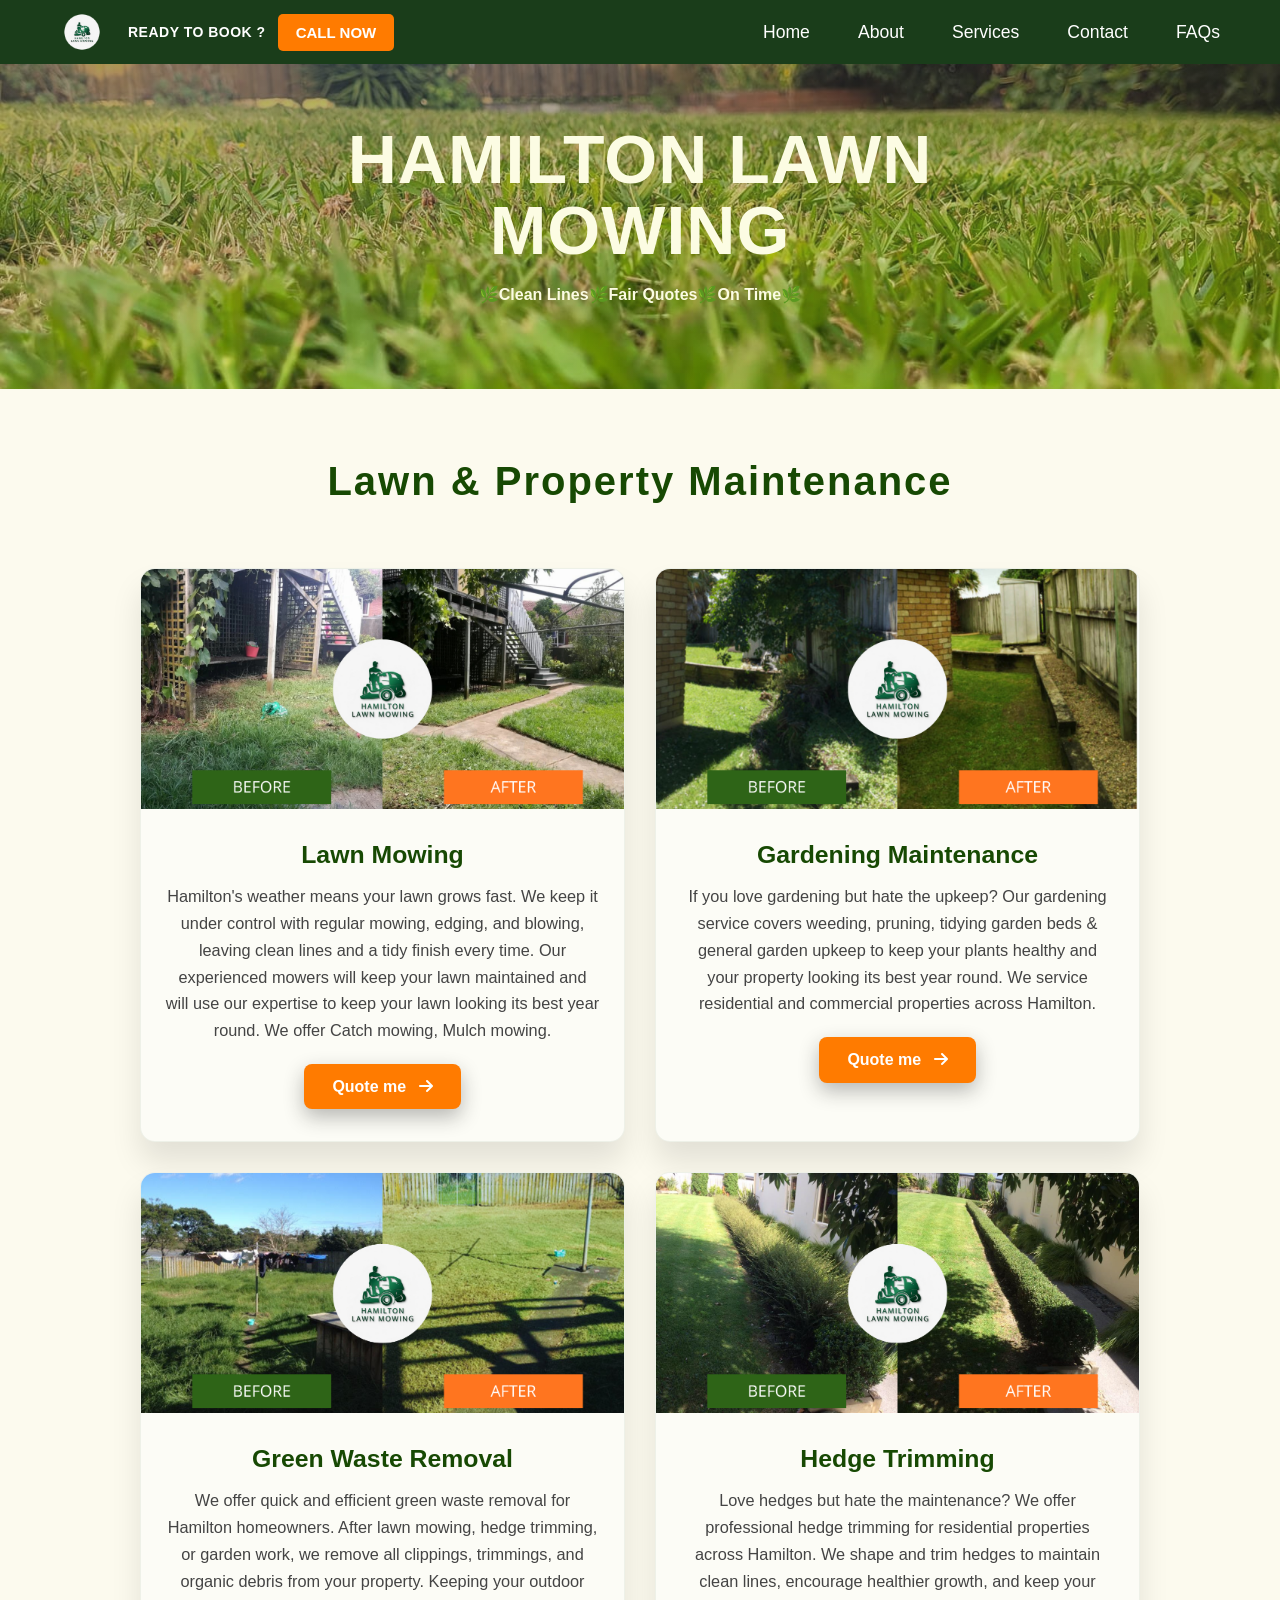
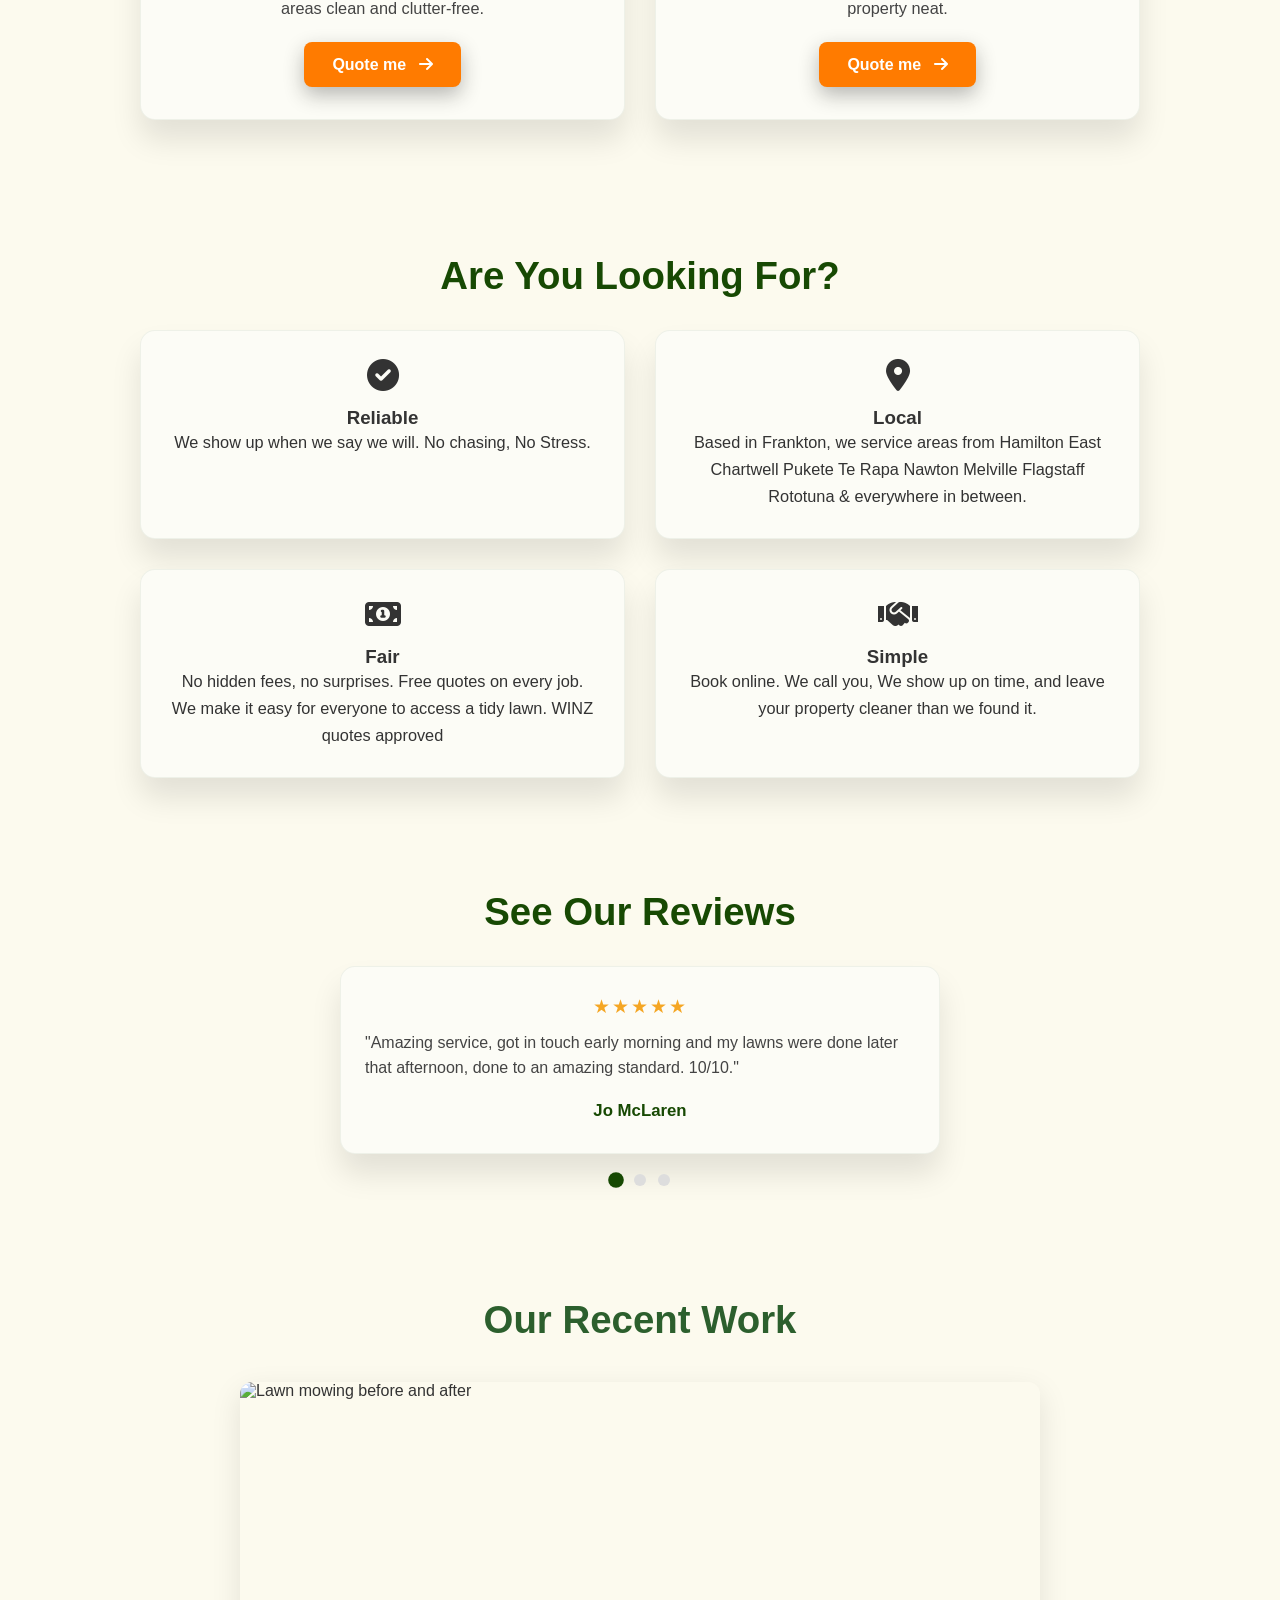
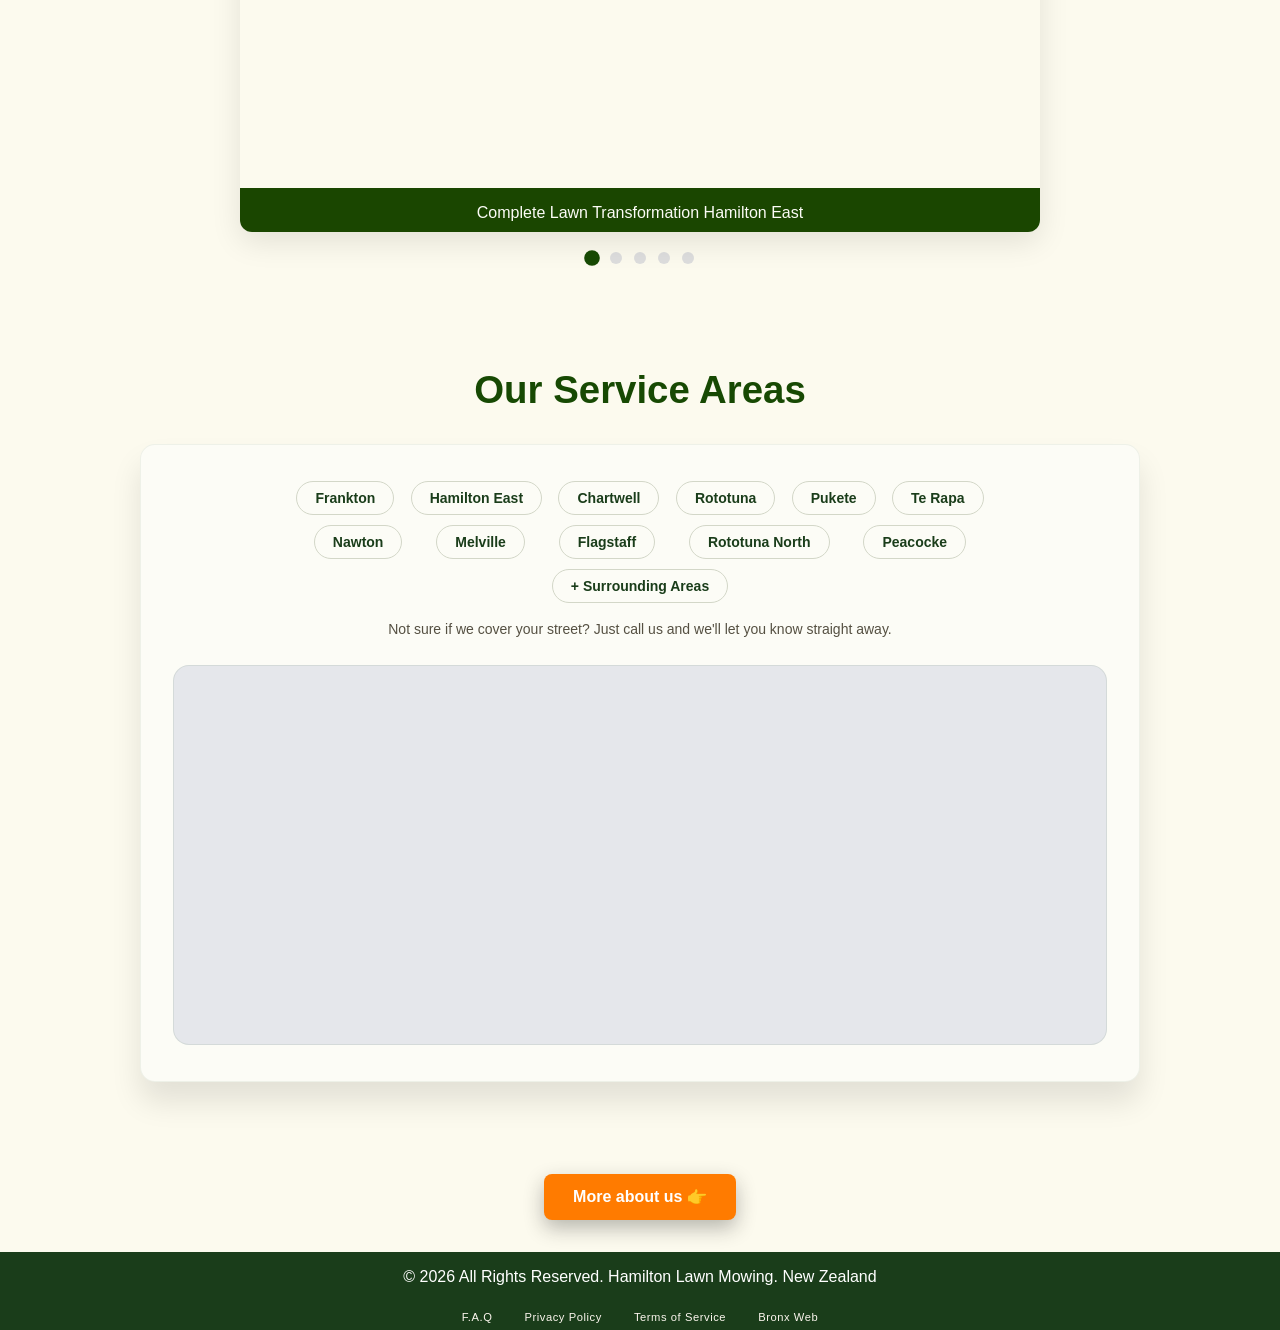
==== index.html @ e295e6e2 "Drop work carousel arrows and move dots below the card Removes the prev/next arrow buttons from the " ====
<!DOCTYPE html>
<html lang="en">

<head>
    <!-- Google tag (gtag.js) -->
    <script async src="https://www.googletagmanager.com/gtag/js?id=G-1YB45ZMDK7"></script>
    <script>
        window.dataLayer = window.dataLayer || [];
        function gtag() { dataLayer.push(arguments); }
        gtag('js', new Date());

        gtag('config', 'G-1YB45ZMDK7');
    </script>
    <!-- ============================================ 
         SCHEMA MARKUP - Hamilton Lawn Mowing
         ============================================ -->
    
    <script type="application/ld+json">
    {
      "@context": "https://schema.org",
      "@type": "LocalBusiness",
      "name": "Hamilton Lawn Mowing",
      "description": "Professional lawn mowing, weed spraying, gardening, hedge trimming and green waste removal services in Hamilton, NZ. WINZ quotes approved.",
      "url": "https://hamiltonlawns.co.nz",
      "telephone": "+642108387863",
      "image": "images/google-profile-search-pic.png",
      "priceRange": "$$",
      "founder": {
        "@type": "Person",
        "name": "Kowhai Galvin"
      },
      "areaServed": {
        "@type": "City",
        "name": "Hamilton",
        "sameAs": "https://en.wikipedia.org/wiki/Hamilton,_New_Zealand"
      },
      "address": {
            "@type": "PostalAddress",
            "addressLocality": "4/94 Norton Road Frankton",
            "addressRegion": "Hamilton",
            "postalCode": "3204",
            "addressCountry": "NZ"
      },
      "openingHoursSpecification": [
        {
          "@type": "OpeningHoursSpecification",
          "dayOfWeek": [
            "Monday",
            "Tuesday",
            "Wednesday",
            "Thursday",
            "Friday"
          ],
          "opens": "09:00",
          "closes": "18:00"
        }
      ],
      "hasOfferCatalog": {
        "@type": "OfferCatalog",
        "name": "Lawn & Garden Services",
        "itemListElement": [
          {
            "@type": "Offer",
            "itemOffered": {
              "@type": "Service",
              "name": "Lawn Mowing",
              "description": "Professional lawn mowing service for residential properties across Hamilton."
            }
          },
          {
            "@type": "Offer",
            "itemOffered": {
              "@type": "Service",
              "name": "Gardening",
              "description": "Comprehensive gardening services to keep your outdoor space looking its best all year round."
            }
          },
          {
            "@type": "Offer",
            "itemOffered": {
              "@type": "Service",
              "name": "Hedge Trimming",
              "description": "Professional hedge trimming maintaining clean lines and encouraging healthier growth."
            }
          },
          {
            "@type": "Offer",
            "itemOffered": {
              "@type": "Service",
              "name": "Green Waste Removal",
              "description": "Quick and efficient green waste removal to keep your outdoor areas clean and clutter-free."
            }
          },
          {
            "@type": "Offer",
            "itemOffered": {
              "@type": "Service",
              "name": "Weed Spraying",
              "description": "Targeted weed spraying keeping lawns, gardens and paths weed-free across Hamilton."
            }
          }
        ]
      },
      "sameAs": [
        "https://www.facebook.com/hamiltonlawnmowing"
      ]
    }
    </script>


    <meta charset="UTF-8">
    <meta name="robots" content="index, follow">
    <meta name="viewport" content="width=device-width, initial-scale=1.0">
    <title>Hamilton Lawn Mowing | Book Online</title>
    <meta name="description" content="Hamilton Lawn Mowing & Property Maintenance Service. Clean Lines, Fair Quotes, On time. Book Online or Call Us Now. WINZ Quotes Approved. ">
    <link rel="stylesheet" href="styles.css">
    <link rel="stylesheet" href="https://cdnjs.cloudflare.com/ajax/libs/font-awesome/6.0.0/css/all.min.css">
    <link rel="apple-touch-icon" sizes="180x180" href="/apple-touch-icon.png">
    <link rel="icon" type="image/png" sizes="32x32" href="/favicon-32x32.png">
    <link rel="icon" type="image/png" sizes="16x16" href="/favicon-16x16.png">
    <link rel="manifest" href="/site.webmanifest">

</head>

<body>
    <!-- ========== HEADER & NAVIGATION ========== -->
    <header>
        <nav class="nav-container">
            <div class="nav-logo">
                <a href="index.html">
                    <img src="images/ham-lawn-white-trans-premium.png" alt="Hamilton Lawn Mowing Logo">
                </a>
            </div>

            <!-- Call to book (in nav) -->
            <div class="nav-call">
                <span class="nav-call-text">READY TO BOOK ?</span>
                <a href="tel:+6478096933" class="call-now-btn">CALL NOW</a>
            </div>

            <!-- Desktop Navigation -->
            <ul class="nav-links">
                <li><a href="index.html">Home</a></li>
                <li><a href="about.html">About</a></li>
                <li><a href="services.html">Services</a></li>
                <li><a href="contact.html">Contact</a></li>
                <li><a href="faqs.html">FAQs</a></li>
            </ul>

            <!-- Mobile Hamburger -->
            <button class="hamburger" aria-label="Toggle menu">
                <span></span>
                <span></span>
                <span></span>
            </button>
        </nav>

        <!-- Mobile Menu Overlay -->
        <div class="mobile-menu">
            <ul class="mobile-nav-links">
                <li><a href="index.html">Home</a></li>
                <li><a href="about.html">About</a></li>
                <li><a href="services.html">Services</a></li>
                <li><a href="contact.html">Contact</a></li>
                <li><a href="faqs.html">F.A.Q</a></li>
            </ul>
        </div>
    </header>

    <!-- ========== HERO BANNER ========== -->
    <section class="hero">
        <div class="hero-overlay">
            <div class="hero-content-box">
                <h1>Hamilton Lawn Mowing</h1>
                <p style="font-size: 16px;">🌿Clean Lines🌿Fair Quotes🌿On Time🌿</p>
                <!-- <a href="about.html" class="cta-button">About Us <i class="fas fa-arrow-right"></i></a> COMMENT THIS OUT TO TEST IF THE BUTTON MAKES A DIFFERENCE -->
            </div>
        </div>
    </section>

    <!-- ========== SERVICES SECTION ========== -->
    <section class="services-section">
        <div class="container">
            <h2 class="services-title">Lawn & Property Maintenance</h2>
            <div class="services-grid">
    
                <div class="service-card">
                    <div class="service-image">
                        <img src="images/b4-after-3.png" alt="Lawn Mowing">
                    </div>
                    <div class="service-content">
                        <h3>Lawn Mowing</h3>
                        <p>Hamilton's weather means your lawn grows fast. We keep it under control with regular mowing, edging, and blowing, leaving clean lines and a tidy finish every time. Our experienced mowers will keep your lawn maintained and will use our expertise to keep your lawn looking its best year round. We offer Catch mowing, Mulch mowing.</p>
                        <a href="contact.html" class="service-btn">Quote me <i class="fas fa-arrow-right"></i></a>
                    </div>
                </div>
    
                <div class="service-card">
                    <div class="service-image">
                        <img src="images/b4-after-5.png" alt="Gardening Maintenance">
                    </div>
                    <div class="service-content">
                        <h3>Gardening Maintenance</h3>
                        <p>If you love gardening but hate the upkeep? Our gardening service covers weeding, pruning, tidying garden beds & general garden upkeep to keep your plants healthy and your property looking its best year round. We service residential and commercial properties across Hamilton.</p>
                        <a href="contact.html" class="service-btn">Quote me <i class="fas fa-arrow-right"></i></a>
                    </div>
                </div>
    
                <div class="service-card">
                    <div class="service-image">
                        <img src="images/b4-after-2.png" alt="Green Waste Removal">
                    </div>
                    <div class="service-content">
                        <h3>Green Waste Removal</h3>
                        <p>We offer quick and efficient green waste removal for Hamilton homeowners. After lawn mowing, hedge trimming, or garden work, we remove all clippings, trimmings, and organic debris from your property. Keeping your outdoor areas clean and clutter-free.</p>
                        <a href="contact.html" class="service-btn">Quote me <i class="fas fa-arrow-right"></i></a>
                    </div>
                </div>
    
                <div class="service-card">
                    <div class="service-image">
                        <img src="images/b4-after-4.png" alt="Hedge Trimming">
                    </div>
                    <div class="service-content">
                        <h3>Hedge Trimming</h3>
                        <p>Love hedges but hate the maintenance? We offer professional hedge trimming for residential properties across Hamilton. We shape and trim hedges to maintain clean lines, encourage healthier growth, and keep your property neat.</p>
                        <a href="contact.html" class="service-btn">Quote me <i class="fas fa-arrow-right"></i></a>
                    </div>
                </div>
    
            </div>
        </div>
    </section>

    <!-- ========== WHY CHOOSE US ========== -->
    <section class="section why-choose-us">
        <div class="container">
            <h2 class="section-title">Are You Looking For?</h2>
            <div class="card-grid">
                <div class="card why-choose-us-card">
                    <div class="card-content">
                        <div class="icon-center">
                            <i class="icon-large fas fa-check-circle"></i>
                        </div>
                        <h3 class="text-center">Reliable</h3>
                        <p class="text-center">We show up when we say we will. No chasing, No Stress.</p>
                    </div>
                </div>

                <div class="card why-choose-us-card">
                    <div class="card-content">
                        <div class="icon-center">
                            <i class="icon-large fas fa-map-marker-alt"></i>
                        </div>
                        <h3 class="text-center">Local</h3>
                        <p class="text-center">Based in Frankton, we service areas from Hamilton East Chartwell Pukete Te Rapa Nawton Melville Flagstaff Rototuna & everywhere in between.</p>
                    </div>
                </div>

                <div class="card why-choose-us-card">
                    <div class="card-content">
                        <div class="icon-center">
                            <i class="icon-large fas fa-money-bill-alt"></i>
                        </div>
                        <h3 class="text-center">Fair</h3>
                        <p class="text-center">No hidden fees, no surprises. Free quotes on every job. We make it easy for everyone to access a tidy lawn. WINZ quotes approved</p>
                    </div>
                </div>

                <div class="card why-choose-us-card">
                    <div class="card-content">
                        <div class="icon-center">
                            <i class="icon-large fas fa-handshake"></i>
                        </div>
                        <h3 class="text-center">Simple</h3>
                        <p class="text-center">Book online. We call you, We show up on time, and leave your property cleaner than we found it.</p>
                    </div>
                </div>
            </div>
        </div>
    </section>

    <!-- Reviews Section -->
    <section id="reviews" class="reviews-section">
        <div class="container">
            <h2 class="section-title">See Our Reviews</h2>
            <div class="reviews-carousel-wrapper">
                <div class="reviews-carousel">
                </div>
                <div class="carousel-dots reviews-dots"></div>
            </div>
        </div>
    </section>

    <!-- ========== OUR RECENT WORK SLIDER ========== -->
    <section class="our-work">
        <div class="container">
            <h2 class="section-title">Our Recent Work</h2>

            <div class="work-carousel-wrapper">
                <div class="work-carousel">
                    <div class="work-slide active">
                        <img src="https://cdn.prod.website-files.com/62a6520d16a4c82ce7aba2af/6327a3673dca23800c348921_Zones-Millwater-New-Zealand-Judd-Stratful-decorative-greenery-tidy-lawn-top-soil-design-lawns-nursery-G-N2.jpeg" alt="Lawn mowing before and after">
                        <div class="work-caption">Complete Lawn Transformation Hamilton East</div>
                    </div>
                    <div class="work-slide">
                        <img src="images/b4-after-4.png" alt="Hedge trimming before and after">
                        <div class="work-caption">Hedge Trimming Chartwell</div>
                    </div>
                    <div class="work-slide">
                        <img src="images/b4-after-3.png" alt="Backyard cleanup before and after">
                        <div class="work-caption">Backyard cleanup Pukete</div>
                    </div>
                <div class="work-slide">
                    <img src="images/b4-after-1.png" alt="Backyard cleanup before and after">
                    <div class="work-caption">Backyard mow & tidy up</div>
                </div>
                <div class="work-slide">
                    <img src="images/b4-after-2.png" alt="Backyard cleanup before and after">
                    <div class="work-caption">Catch mow green waste removal </div>
                </div>
                </div>

            </div>

            <!-- Dots sit under the card, not inside it -->
            <div class="carousel-dots work-dots"></div>
        </div>
    </section>

    <!-- ========== SERVICE AREAS + MAP (one card) ========== -->
    <section class="areas-section">
        <div class="container">
            <h2 class="section-title">Our Service Areas</h2>
            <div class="areas-card">
                <div class="areas-list">
                    <span class="area-tag">Frankton</span>
                    <span class="area-tag">Hamilton East</span>
                    <span class="area-tag">Chartwell</span>
                    <span class="area-tag">Rototuna</span>
                    <span class="area-tag">Pukete</span>
                    <span class="area-tag">Te Rapa</span>
                    <span class="area-tag">Nawton</span>
                    <span class="area-tag">Melville</span>
                    <span class="area-tag">Flagstaff</span>
                    <span class="area-tag">Rototuna North</span>
                    <span class="area-tag">Peacocke</span>
                    <span class="area-tag">+ Surrounding Areas</span>
                </div>
                <p class="areas-note">Not sure if we cover your street? Just call us and we'll let you know straight away.</p>
                <div class="map-wrapper">
                    <iframe src="https://www.google.com/maps/embed?pb=!1m14!1m12!1m3!1d27515.854326660265!2d175.27942612016295!3d-37.76616103858019!2m3!1f0!2f0!3f0!3m2!1i1024!2i768!4f13.1!5e0!3m2!1sen!2snz!4v1765919546761!5m2!1sen!2snz" allowfullscreen="" loading="lazy" referrerpolicy="no-referrer-when-downgrade" title="Hamilton Lawn Mowing service area map"></iframe>
                </div>
            </div>
        </div>
    </section>


    <style>
        .reviews-carousel-wrapper {
            position: relative;
            max-width: 600px;
            margin: 0 auto;
        }
        /* Only the active slide is in flow, so the carousel is exactly as tall
           as the review being shown. Stacking every slide (flex row or grid
           overlay) sizes the box to the TALLEST review and leaves a big dead
           gap under the shorter ones. */
        .reviews-carousel {
            width: 100%;
        }
        .review-slide {
            display: none;
        }
        .review-slide.active {
            display: block;
            animation: fadeIn 0.4s ease;
        }
        .reviews-carousel-wrapper .carousel-dots {
            background: transparent;
            padding: 18px 0 0;
        }
        @keyframes fadeIn {
            0% {
                opacity: 0;
            }

            100% {
                opacity: 1;
            }
        }

        .center-btn {
            display: flex;
            justify-content: center;
            margin: 2rem 1rem;
            animation: fadeIn 0.5s ease-in;
        }
    
        .center-btn+table {
            margin-top: 2rem;
        }
    </style>
    
    <div class="center-btn"><a href="about.html" class="service-btn">More about us 👉</a></div>


    <!-- ========== FOOTER ========== -->
    <footer>
        <div class="container">
            <p>&copy; 2026 All Rights Reserved. Hamilton Lawn Mowing. New Zealand</p>
        </div>
    </footer>

    <div class="legal-menu">
        <div class="container">
            <ul>
                <li><a href="faqs.html">F.A.Q</a></li>
                <li><a href="privacy-policy.html">Privacy Policy</a></li>
                <li><a href="terms-of-services.html">Terms of Service</a></li>
                <li><a href="https://bronxweb.nz" target="_blank" rel="noopener">Bronx Web</a></li>
                
            </ul>
        </div>
    </div>

    <!-- =====================================SCRIPTS================================================-->

    <!-------FLOATING CONTACT BUTTON =!!!!!!! IMPORTANT !!!!! must be between the footer and the scirpts -->



    <!-------FLOATING CONTACT BUTTON =!!!!!!! IMPORTANT !!!!! must be between the footer and the scirpts -->

    <!-- ========== CARD REVEAL ON SCROLL ========== -->
    <script>
        // Reveal cards as they enter the viewport. Without JS (or if
        // IntersectionObserver is missing) the fallback below shows every
        // card immediately, so content is never hidden.
        (function () {
            var cards = document.querySelectorAll('.card, .service-card, .why-card, .faq-item');
            if (!cards.length) return;

            if (!('IntersectionObserver' in window)) {
                cards.forEach(function (c) { c.classList.add('is-visible'); });
                return;
            }

            var observer = new IntersectionObserver(function (entries) {
                entries.forEach(function (entry) {
                    if (entry.isIntersecting) {
                        entry.target.classList.add('is-visible');
                        observer.unobserve(entry.target);
                    }
                });
            }, { threshold: 0.15, rootMargin: '0px 0px -40px 0px' });

            cards.forEach(function (c) { observer.observe(c); });
        })();
    </script>

    <!-- ========== HAMBURGER MENU SCRIPT ========== -->
    <script>
        document.addEventListener("DOMContentLoaded", function () {
            const hamburger = document.querySelector(".hamburger");
            const mobileMenu = document.querySelector(".mobile-menu");
            const body = document.body;

            hamburger.addEventListener("click", function () {
                hamburger.classList.toggle("active");
                mobileMenu.classList.toggle("active");
                body.classList.toggle("menu-open");
            });

            // Close menu when clicking outside
            mobileMenu.addEventListener("click", function (e) {
                if (e.target === mobileMenu) {
                    hamburger.classList.remove("active");
                    mobileMenu.classList.remove("active");
                    body.classList.remove("menu-open");
                }
            });

            // Close menu when clicking a link
            const mobileLinks = document.querySelectorAll(".mobile-nav-links a");
            mobileLinks.forEach(link => {
                link.addEventListener("click", function () {
                    hamburger.classList.remove("active");
                    mobileMenu.classList.remove("active");
                    body.classList.remove("menu-open");
                });
            });
        });
    </script>

    <!-- ========== WORK CAROUSEL SCRIPT ========== -->
    <script>
        document.addEventListener("DOMContentLoaded", function () {
            const wrapper = document.querySelector(".work-carousel-wrapper");
            const carousel = wrapper.querySelector(".work-carousel");
            const slides = wrapper.querySelectorAll(".work-slide");
            const dotsContainer = document.querySelector(".work-dots");

            let currentIndex = 0;

            slides.forEach((_, i) => {
                const dot = document.createElement("span");
                dot.classList.add("dot");
                if (i === 0) dot.classList.add("active");
                dot.addEventListener("click", () => goToSlide(i));
                dotsContainer.appendChild(dot);
            });

            const dots = dotsContainer.querySelectorAll("span");

            function updateCarousel() {
                carousel.style.transform = `translateX(-${currentIndex * 100}%)`;
                slides.forEach((s, i) => s.classList.toggle("active", i === currentIndex));
                dots.forEach((d, i) => d.classList.toggle("active", i === currentIndex));
            }

            function nextSlide() {
                currentIndex = (currentIndex + 1) % slides.length;
                updateCarousel();
            }

            function prevSlide() {
                currentIndex = (currentIndex - 1 + slides.length) % slides.length;
                updateCarousel();
            }

            function goToSlide(index) {
                currentIndex = index;
                updateCarousel();
            }


            let touchStartX = 0;
            wrapper.addEventListener("touchstart", e => touchStartX = e.touches[0].clientX);
            wrapper.addEventListener("touchend", e => {
                const diff = touchStartX - e.changedTouches[0].clientX;
                if (Math.abs(diff) > 50) {
                    if (diff > 0) nextSlide();
                    else prevSlide();
                }
            });
        });
    </script>

    <!-- ========== REVIEWS CAROUSEL SCRIPT ========== -->

    <script>
        document.addEventListener('DOMContentLoaded', () => {
            // ============================================================
            //  LIVE GOOGLE REVIEWS
            //  Fetches fresh reviews from the Apps Script Web App.
            //  Falls back to the hardcoded FALLBACK_REVIEWS below if the
            //  URL is unset, the request fails, or no reviews come back -
            //  so the carousel ALWAYS shows something.
            //
            //  SETUP: paste your deployed Web App URL here (see .env /
            //  SETUP-REVIEWS.md). Leave blank to stay on hardcoded reviews.
            // ============================================================
            const GOOGLE_SCRIPT_WEBAPP_URL = "https://script.google.com/macros/s/AKfycbxUuFtel2ZkRMKVQDvohZ_kM2vZf3ao8GSxX5vNUlrnVXrCsiYeWzZdG_wNZiYoYzcm/exec";

            const FALLBACK_REVIEWS = [
                {
                    name: "Jo McLaren",
                    rating: 5,
                    text: "Amazing service, got in touch early morning and my lawns were done later that afternoon, done to an amazing standard. 10/10.",
                    date: "6th November"
                },
                {
                    name: "Shoshanna James",
                    rating: 5,
                    text: "Fast & efficient. Does a lovely tidy job of our lawns. Great communication & listens to customer's requests",
                    date: "28th April"
                },
                {
                    name: "Justin Compton",
                    rating: 5,
                    text: "Cheers to the team at Hamilton Lawn Mowing, for getting one of my rentals ready for new tenants. Quick booking, easy as, no fuss",
                    date: "13 weeks ago"
                }
            ];

            function renderStars(rating) {
                // Clamp to a whole 0-5 so a bad/missing rating from the API
                // can never throw on .repeat() or over-render the row.
                const n = Math.max(0, Math.min(5, Math.round(Number(rating) || 0)));
                return '★'.repeat(n) + '☆'.repeat(5 - n);
            }

            const carousel = document.querySelector('.reviews-carousel');
            const dotsContainer = document.querySelector('.reviews-dots');
            let currentIndex = 0;

            // Normalise a Google Places review object to our simple shape.
            function normalise(r) {
                // Coerce to string - the API shape is not guaranteed, and the
                // render path expects plain text for every field.
                const str = v => (v == null ? '' : String(v));
                return {
                    name: str(r.author_name || r.name || 'Google review'),
                    rating: r.rating || 5,
                    text: str(r.text),
                    date: str(r.relative_time_description || r.date)
                };
            }

            async function getReviews() {
                if (!GOOGLE_SCRIPT_WEBAPP_URL) return FALLBACK_REVIEWS;
                try {
                    const res = await fetch(GOOGLE_SCRIPT_WEBAPP_URL + '?action=getReviews');
                    if (!res.ok) return FALLBACK_REVIEWS;
                    const data = await res.json();
                    if (!Array.isArray(data) || data.length === 0) return FALLBACK_REVIEWS;
                    return data.map(normalise);
                } catch (err) {
                    console.warn('Live reviews unavailable, using fallback:', err);
                    return FALLBACK_REVIEWS;
                }
            }

            getReviews().then(reviews => buildCarousel(reviews));

            // Long reviews are cut to a preview with a "read more" toggle so
            // every card stays the same height. Split on a word boundary so
            // the preview never ends mid-word. All text is set with
            // textContent - review bodies are public user input.
            const REVIEW_PREVIEW_LEN = 180;

            function buildReviewText(rawText) {
                const text = String(rawText == null ? '' : rawText);
                const p = document.createElement('p');
                p.className = 'review-text';

                if (text.length <= REVIEW_PREVIEW_LEN) {
                    p.textContent = `"${text}"`;
                    return p;
                }

                let cut = text.lastIndexOf(' ', REVIEW_PREVIEW_LEN);
                if (cut < REVIEW_PREVIEW_LEN * 0.6) cut = REVIEW_PREVIEW_LEN;

                const head = document.createElement('span');
                head.textContent = `"${text.slice(0, cut)}`;

                const ellipsis = document.createElement('span');
                ellipsis.className = 'review-ellipsis';
                ellipsis.textContent = '...';

                const rest = document.createElement('span');
                rest.className = 'review-more';
                rest.textContent = `${text.slice(cut)}"`;

                const toggle = document.createElement('button');
                toggle.type = 'button';
                toggle.className = 'review-toggle';
                toggle.textContent = 'Read more';
                toggle.setAttribute('aria-expanded', 'false');
                toggle.addEventListener('click', () => {
                    const open = p.classList.toggle('is-expanded');
                    toggle.textContent = open ? 'Show less' : 'Read more';
                    toggle.setAttribute('aria-expanded', String(open));
                });

                p.append(head, ellipsis, rest, toggle);
                return p;
            }

            function buildCarousel(reviews) {
            reviews.forEach((review, i) => {
                const slide = document.createElement('div');
                slide.className = 'review-slide' + (i === 0 ? ' active' : '');

                // Built with textContent, NOT innerHTML. Review text and author
                // names come from Google and are public user input - anyone can
                // leave a review. Interpolating them into innerHTML would let a
                // review body inject markup/script into this page.
                const el = (tag, className, text) => {
                    const node = document.createElement(tag);
                    node.className = className;
                    node.textContent = text;
                    return node;
                };

                const card = el('div', 'review-card', '');
                card.appendChild(el('div', 'review-stars', renderStars(review.rating)));
                card.appendChild(buildReviewText(review.text));

                const meta = el('div', 'review-meta', '');
                meta.appendChild(el('span', 'review-name', review.name));
                card.appendChild(meta);

                slide.appendChild(card);
                carousel.appendChild(slide);

                const dot = document.createElement('span');
                dot.classList.add('dot');
                if (i === 0) dot.classList.add('active');
                dot.addEventListener('click', () => goToSlide(i));
                dotsContainer.appendChild(dot);
            });

            const slides = carousel.querySelectorAll('.review-slide');
            const dots = dotsContainer.querySelectorAll('span');

            function updateCarousel() {
                // Slides are stacked in one grid cell - the active class handles
                // the crossfade. No translateX: that would shift them off-screen.
                slides.forEach((s, i) => s.classList.toggle('active', i === currentIndex));
                dots.forEach((d, i) => d.classList.toggle('active', i === currentIndex));
            }

            function goToSlide(index) {
                currentIndex = index;
                updateCarousel();
            }

            let touchStartX = 0;
            carousel.addEventListener('touchstart', e => touchStartX = e.touches[0].clientX);
            carousel.addEventListener('touchend', e => {
                const diff = touchStartX - e.changedTouches[0].clientX;
                if (Math.abs(diff) > 50) {
                    currentIndex = diff > 0
                        ? (currentIndex + 1) % slides.length
                        : (currentIndex - 1 + slides.length) % slides.length;
                    updateCarousel();
                }
            });
            } // end buildCarousel
        });
    </script>

    
    </a>
</body>

</html>
---- styles.css ----
/* ========================================
   HAMILTON LAWN MOWING - STYLES
   ======================================== */

/* ========= GLOBAL RESET ========= */
* {
  margin: 0;
  padding: 0;
  box-sizing: border-box;
}

body {
  font-family: 'Lucida Sans', 'Lucida Sans Regular', 'Lucida Grande', 'Lucida Sans Unicode', Geneva, Verdana, sans-serif;
  color: #333;
  background-color: #fcfaee;
}

/* Prevent scroll when mobile menu is open */
body.menu-open {
  overflow: hidden;
}

.container {
  max-width: 1200px;
  margin: 0 auto;
  padding: 0 20px;
}

/* WCAG compliance - Focus styles */
a:focus,
button:focus,
input:focus,
textarea:focus {
  outline: 1.5px solid #ff7b0091;
  outline-offset: 3px;
}

/* ========= CALL TO BOOK (in nav) ========= */
.nav-call {
  display: flex;
  align-items: center;
  gap: 12px;
  margin-right: auto;
  margin-left: 24px;
}

.nav-call-text {
  color: #fff;
  font-size: 14px;
  font-weight: 700;
  letter-spacing: 0.5px;
  white-space: nowrap;
}

.call-now-btn {
  background-color: #ff7b00;
  color: #fff;
  border: none;
  border-radius: 5px;
  padding: 10px 18px;
  font-size: 15px;
  font-weight: 700;
  cursor: pointer;
  text-decoration: none;
  display: inline-block;
  white-space: nowrap;
  transition: background 0.2s ease, transform 0.15s ease;
  /* Buzz to draw the eye - short shake, long rest. Keyframes are
     defined further down (shared with the floating button). */
  animation: buzz 3s ease-in-out infinite;
}

/* Hover has its own transform, so pause the buzz rather than let the
   two fight each other. */
.call-now-btn:hover {
  background-color: #ff9a2b;
  transform: translateY(-1px);
  animation-play-state: paused;
}

@media (prefers-reduced-motion: reduce) {
  .call-now-btn {
    animation: none;
  }
}

/* ========= HEADER / NAVIGATION ========= */
header {
  background: #1a3d1a;
  color: #fff;
  padding: 10px 0;
  position: fixed;
  top: 0;
  width: 100%;
  z-index: 1000;
}

.nav-container {
  max-width: 1200px;
  margin: 0 auto;
  padding: 0 20px;
  display: flex;
  justify-content: space-between;
  align-items: center;
}

/* Logo Styles */
.nav-logo a {
  display: block;
  line-height: 0;
}

.nav-logo img {
  height:44px;
  width: auto;
}

/* Desktop Navigation */
.nav-links {
  display: flex;
  list-style: none;
  gap: 3rem;
}

.nav-links a {
  color: #fff;
  text-decoration: none;
  font-weight: 400;
  font-size: 1.1rem;
  transition: color 0.3s ease;
}

.nav-links a:hover {
  color: #fdf28e;
}

/* Hamburger Menu Button */
.hamburger {
  display: none;
  flex-direction: column;
  gap: 5px;
  background: none;
  border: none;
  cursor: pointer;
  padding: 5px;
  z-index: 1001;
}

.hamburger span {
  display: block;
  width: 26px;
  height: 3px;
  background: #fff;
  transition: all 0.3s ease;
  border-radius: 2px;
}

/* Hamburger Animation */
.hamburger.active span:nth-child(1) {
  transform: rotate(45deg) translate(6px, 6px);
}

.hamburger.active span:nth-child(2) {
  opacity: 0;
}

.hamburger.active span:nth-child(3) {
  transform: rotate(-45deg) translate(6px, -6px);
}

/* Mobile Menu Overlay */
.mobile-menu {
  position: fixed;
  top: 0;
  right: -100%;
  width: 300px;
  height: 100vh;
  background: linear-gradient(135deg, #174903 0%, #0f3202 100%);
  backdrop-filter: blur(10px);
  transition: right 0.35s cubic-bezier(0.34, 1.56, 0.64, 1);
  z-index: 999;
  padding-top: 80px;
  box-shadow: -8px 0 32px rgba(0, 0, 0, 0.3);
  border-left: 1px solid rgba(255, 255, 255, 0.1);
}

.mobile-menu.active {
  right: 0;
}

.mobile-nav-links {
  list-style: none;
  padding: 0;
}

.mobile-nav-links li {
  margin: 0;
  border-bottom: 1px solid rgba(255, 255, 255, 0.08);
}

.mobile-nav-links a {
  color: #fff;
  text-decoration: none;
  font-size: 1.15rem;
  display: block;
  padding: 18px 24px;
  transition: all 0.2s ease;
  border-left: 4px solid transparent;
  font-weight: 500;
  letter-spacing: 0.02em;
}

.mobile-nav-links a:hover {
  background: rgba(255, 123, 0, 0.15);
  border-left-color: #ff7b00;
  padding-left: 28px;
}

/* Mobile Menu Backdrop */
.mobile-menu::before {
  content: '';
  position: fixed;
  top: 0;
  left: 0;
  width: 100%;
  height: 100%;
  background: rgba(0, 0, 0, 0.4);
  z-index: -1;
  opacity: 0;
  transition: opacity 0.35s ease;
  pointer-events: none;
}

.mobile-menu.active::before {
  opacity: 1;
  pointer-events: auto;
}

/* ========= HERO BANNER ========= */
.hero {
  position: relative;
  margin-top: 64px;
  width: 100%;
  background-image: url("images/hompage-hero.jpg");
  background-size: cover;
  background-position: center;
  background-repeat: no-repeat;
  overflow: hidden;
}

.hero-overlay {
  position: relative;
  background: linear-gradient(rgba(61, 61, 60, 0.432), rgba(214, 255, 31, 0.048));
  padding: 60px 20px 50px;
}

.hero-content-box {
  position: relative;
  max-width: 800px;
  width: 100%;
  margin: 0 auto;
  text-align: center;
  padding: 0;
}

.hero-content-box h1 {
  font-size: clamp(38px, 8vw, 68px);
  font-weight: 800;
  line-height: 1.05;
  text-transform: uppercase;
  letter-spacing: 1px;
  margin-bottom: 16px;
  color: #fcfce3;
}

.hero-content-box p {
  font-size: clamp(16px, 3vw, 20px);
  font-weight: 700;
  margin: 0 auto 32px;
  max-width: 560px;
  color: #fcfce3;
  line-height: 1.5;
}

.cta-button {
  background: linear-gradient(135deg, #ff7b00, #ff9a2b);
  color: #fcf6ee;
  padding: 0.8rem 1rem;
  border-radius: 5px;
  text-decoration: none;
  font-size: 1rem;
  display: inline-block;
  transition: transform 0.3s ease, box-shadow 0.3s ease;
}

.cta-button:hover {
  transform: translateY(-2px);
  box-shadow: 0 8px 20px rgba(0, 0, 0, 0.3);
}

.cta-button i {
  margin-left: 8px;
}

/* ========= UTILITY CLASSES ========= */
.text-center {
  text-align: center;
}

.icon-center {
  display: flex;
  justify-content: center;
  align-items: center;
  margin-bottom: 1rem;
}

.icon-large {
  font-size: 2rem;
}

/* ========= GENERIC SECTIONS ========= */
.section {
  padding: 4rem 1.5rem;
  background-color: #fcfaee;
}

.section-title {
  text-align: center;
  font-size: 2.4rem;
  color: #174903;
  margin-bottom: 2rem;
}

/* ========= WHY / ABOUT SECTIONS ========= */
.why-section {
  padding: 60px 0;
  background: #fcfaee;
}

.why-card {
  display: grid;
  grid-template-columns: minmax(0, 0.9fr) minmax(0, 1.1fr);
  gap: 40px;
  align-items: flex-start;
  max-width: 1000px;
  margin: 0 auto;
  padding: 40px 36px;
  background: #fcfcf6;
  border-radius: 20px;
  box-shadow: 0 20px 30px rgba(0, 0, 0, 0.12);
  border: 1px solid rgba(0,0,0,0.03);
}

.why-eyebrow {
  text-transform: uppercase;
  letter-spacing: 0.18em;
  font-size: 1.0rem;
  color: #000000;
  margin-bottom: 8px;
}

.why-heading {
  font-size: 2rem;
  color: #174903;
  margin-bottom: 12px;
}

.why-intro {
  font-size: 1rem;
  line-height: 1.7;
  color: #4b4a44;
}

.why-list {
  list-style: none;
}

.why-list li + li {
  margin-top: 18px;
  padding-top: 16px;
  border-top: 1px solid #ece7dc;
}

.why-list h3 {
  font-size: 1.05rem;
  margin-bottom: 4px;
  color: #174903;
}

.why-list p {
  font-size: 0.97rem;
  line-height: 1.7;
  color: #555042;
}

/* ========= WHY CHOOSE US / CARDS ========= */
.why-choose-us {
  padding-left: 0;
  padding-right: 0;
}

/* 2 x 2, matching .services-grid - auto-fit put 3 across and stranded
   the 4th card alone on the second row. */
.card-grid {
  display: grid;
  grid-template-columns: repeat(2, minmax(0, 1fr));
  gap: 30px;
  max-width: 1000px;
  margin: 0 auto;
}

.card {
  background-color: #fcfcf6;
  border-radius: 15px;
  padding: 1.75rem;
  box-shadow: 0 20px 30px rgba(0, 0, 0, 0.1);
  border: 1px solid rgba(23, 73, 3, 0.06);
  transition: transform 0.3s ease, box-shadow 0.3s ease;
  margin: 0;
}

.card:hover {
  transform: translateY(-12px);
  box-shadow: 0 28px 60px rgba(0, 0, 0, 0.18);
}

.card p {
  font-size: 1.02rem;
  line-height: 1.65;
}

/* ========= SERVICES SECTION ========= */
.services-section {
  padding: 70px 0;
  background: #fcfaee;
}

.services-title {
  text-align: center;
  font-size: 2.5rem;
  color: #174903;
  margin-bottom: 4rem;
  letter-spacing: 0.05em;
}

/* 2 x 2 on wide screens. auto-fit would put 3 across and leave the 4th
   card stranded alone on the second row. */
.services-grid {
  display: grid;
  grid-template-columns: repeat(2, minmax(0, 1fr));
  gap: 30px;
  max-width: 1000px;
  margin: 0 auto;
}

.service-card {
  background: #fcfcf6;
  border-radius: 15px;
  overflow: hidden;
  box-shadow: 0 20px 30px rgba(0, 0, 0, 0.1);
  border: 1px solid rgba(23, 73, 3, 0.06);
  transition: transform 0.3s ease, box-shadow 0.3s ease;
}

.service-card:hover {
  transform: translateY(-12px);
  box-shadow: 0 28px 60px rgba(0, 0, 0, 0.18);
}

.service-image img {
  width: 100%;
  height: 240px;
  object-fit: cover;
}

.service-content {
  padding: 28px 24px 32px;
  text-align: center;
}

.service-content h3 {
  font-size: 1.55rem;
  color: #174903;
  margin-bottom: 14px;
}

.service-content p {
  font-size: 1.02rem;
  color: #444;
  line-height: 1.65;
  margin-bottom: 20px;
}

.service-btn {
  display: inline-block;
  background: #ff7b00;
  color: #fff;
  padding: 0.85rem 1.8rem;
  border-radius: 8px;
  text-decoration: none;
  font-weight: 600;
  font-size: 1rem;
  transition: all 0.25s ease;
  box-shadow: 0 8px 20px rgba(27, 26, 25, 0.3);
}

.service-btn:hover {
  background: #ff9a2b;
  transform: translateY(-2px);
  box-shadow: 0 12px 25px rgba(12, 11, 10, 0.4);
}

.service-btn i {
  margin-left: 8px;
  transition: transform 0.2s ease;
}

.service-btn:hover i {
  transform: translateX(4px);
}

/* ========= MAP SECTION ========= */
.map-section {
  padding: 4rem 1.5rem;
  background: #fcfaee;
}

.map-container {
  max-width: 1000px;
  margin: 0 auto;
  text-align: center;
}

.map-container h2 {
  font-size: 2.5rem;
  margin-bottom: 1.5rem;
  color: #2c5f2d;
}

.map-wrapper {
  position: relative;
  width: 100%;
  height: 380px;
  border-radius: 16px;
  overflow: hidden;
  background: #e5e7eb;
  box-shadow: 0 20px 30px rgba(0, 0, 0, 0.13);
}

.map-wrapper iframe {
  width: 100%;
  height: 100%;
  border: 0;
}

/* ========= BOOKING INFO SECTION ========= */
.booking-info-section {
  padding: 60px 0;
  background: #fcfaee;
}

.booking-info-card {
  max-width: 650px;
  margin: 0 auto;
}

/* ========= BOOKING / CALENDLY SECTION ========= */
.booking-section {
  padding: 60px 0;
  background: #fcfaee;
}

.booking-row {
  display: grid;
  grid-template-columns: minmax(0, 1.2fr) minmax(0, 1fr);
  gap: 40px;
  align-items: flex-start;
  max-width: 1200px;
  margin: 0 auto;
}

.booking-info-card .why-card {
  background: #fcfcf6;
  border-radius: 20px;
  padding: 40px 36px;
  box-shadow: 0 20px 30px rgba(0, 0, 0, 0.12);
  border: 1px solid rgba(0,0,0,0.03);
}

.booking-card {
  background: #fcfcf6;
  border-radius: 20px;
  padding: 20px;
  box-shadow: 0 20px 30px rgba(0, 0, 0, 0.12);
  border: 1px solid rgba(0,0,0,0.03);
  height: fit-content;
}


/* ── FORMSPREE FORM Two-column split row ── */
.form-row-split {
  display: grid;
  grid-template-columns: 1fr 1fr;
  gap: 16px;
}
 
@media (max-width: 600px) {
  .form-row-split {
    grid-template-columns: 1fr;
  }
}
 
/* ── Select dropdown - matches your existing input style ── */
select {
  width: 100%;
  padding: 0.9rem 0.85rem;
  border-radius: 10px;
  border: 1px solid #d3d7c8;
  font-size: 0.98rem;
  background-color: #faf8f1;
  font-family: inherit;
  color: #333;
  cursor: pointer;
  transition: border-color 0.2s ease, box-shadow 0.2s ease, background-color 0.2s ease;
  appearance: none;
  background-image: url("data:image/svg+xml,%3Csvg xmlns='http://www.w3.org/2000/svg' width='12' height='8' viewBox='0 0 12 8'%3E%3Cpath d='M1 1l5 5 5-5' stroke='%23174903' stroke-width='1.8' fill='none' stroke-linecap='round'/%3E%3C/svg%3E");
  background-repeat: no-repeat;
  background-position: right 14px center;
  padding-right: 36px;
}
 
select:focus {
  outline: none;
  border-color: #ff7b00;
  box-shadow: 0 0 0 2px rgba(255, 123, 0, 0.25);
  background-color: #ffffff;
}
 
/* ── Required star ── */
.req-star {
  color: #ff7b00;
  margin-left: 2px;
}
 
/* ── Label note (smaller hint text) ── */
.label-note {
  font-weight: 400;
  font-size: 0.82rem;
  color: #888;
  margin-left: 4px;
}
 
/* ── Checkbox group - pill style ── */
.checkbox-group {
  display: flex;
  flex-wrap: wrap;
  gap: 10px;
  margin-top: 4px;
}
 
.check-item {
  display: flex;
  align-items: center;
  gap: 7px;
  background: #faf8f1;
  border: 1px solid #d3d7c8;
  border-radius: 8px;
  padding: 8px 14px;
  cursor: pointer;
  transition: border-color 0.15s ease, background 0.15s ease;
}
 
.check-item:has(input:checked) {
  border-color: #ff7b00;
  background: #fff9f0;
}
 
.check-item label {
  color: #333;
  font-weight: 500;
  font-size: 0.93rem;
  margin: 0;
  cursor: pointer;
}
 
.check-item input[type="checkbox"] {
  accent-color: #175704;
  width: 16px;
  height: 16px;
  margin: 0;
  cursor: pointer;
}
 
/* ── Radio group - horizontal pill style for booking ── */
.booking-radio-group {
  flex-direction: row;
  flex-wrap: wrap;
  gap: 10px;
}
 
.booking-radio-group .radio-item {
  background: #faf8f1;
  border: 1px solid #d3d7c8;
  border-radius: 8px;
  padding: 8px 14px;
  transition: border-color 0.15s ease, background 0.15s ease;
}
 
.booking-radio-group .radio-item:has(input:checked) {
  border-color: #ff7b00;
  background: #fff9f0;
}
 
/* ── Time slot grid ── */
.time-slots-grid {
  display: grid;
  grid-template-columns: repeat(auto-fill, minmax(100px, 1fr));
  gap: 10px;
  margin-top: 6px;
}
 
.time-slot-btn {
  background: #faf8f1;
  border: 1px solid #d3d7c8;
  border-radius: 8px;
  padding: 10px 8px;
  text-align: center;
  font-size: 0.9rem;
  font-weight: 600;
  color: #174903;
  cursor: pointer;
  font-family: inherit;
  transition: border-color 0.15s ease, background 0.15s ease, color 0.15s ease;
}
 
.time-slot-btn:hover {
  border-color: #174903;
  background: #f0f7ee;
}
 
.time-slot-btn.selected {
  background: linear-gradient(135deg, #ff7b00, #ff9a2b);
  border-color: #ff7b00;
  color: #fff;
  box-shadow: 0 4px 12px rgba(255, 123, 0, 0.3);
}

/* ========= CONTACT / FORM SECTION ========= */
.contact-section {
  padding: 80px 0;
  background: #fcfaee;
  color: #333;
}

.contact-section h1 {
  text-align: center;
  font-size: 2.4rem;
  margin-bottom: 2.5rem;
  color: #174903;
}

.form-container {
  max-width: 650px;
  margin: 0 auto;
  background: #fcfcf6;
  padding: 2.5rem 2.25rem;
  border-radius: 18px;
  box-shadow: 0 18px 45px rgba(0, 0, 0, 0.12);
  border: 1px solid rgba(23, 73, 3, 0.08);
}

.form-group {
  margin-bottom: 1.5rem;
}

label {
  display: block;
  margin-bottom: 0.5rem;
  font-weight: 500;
  font-size: 0.95rem;
  color: #445040;
}

input,
textarea {
  width: 100%;
  padding: 0.9rem 0.85rem;
  border-radius: 10px;
  border: 1px solid #d3d7c8;
  font-size: 0.98rem;
  background-color: #faf8f1;
  transition: border-color 0.2s ease, box-shadow 0.2s ease, background-color 0.2s ease;
}

input:focus,
textarea:focus {
  outline: none;
  border-color: #ff7b00;
  box-shadow: 0 0 0 2px rgba(255, 123, 0, 0.25);
  background-color: #ffffff;
}

textarea {
  height: 120px;
  resize: vertical;
}

/* Radio buttons */
.radio-group {
  display: flex;
  flex-direction: column;
  gap: 0.75rem;
}

.radio-item {
  display: flex;
  align-items: center;
  gap: 0.6rem;
  font-size: 1rem;
  color: #333;
}

.radio-item input[type="radio"] {
  accent-color: #175704;
  width: 18px;
  height: 18px;
}

/* Submit button */
button[type="submit"] {
  background: linear-gradient(135deg, #ff7b00, #ff9a2b);
  color: #fff;
  padding: 1rem 2rem;
  border: none;
  border-radius: 5px;
  font-size: 1.05rem;
  font-weight: 600;
  cursor: pointer;
  width: 100%;
  letter-spacing: 0.03em;
  box-shadow: 0 12px 25px rgba(34, 33, 32, 0.35);
  transition: transform 0.15s ease, box-shadow 0.15s ease, background 0.15s ease;
}

button[type="submit"]:hover {
  transform: translateY(-1px);
  box-shadow: 0 16px 32px rgba(27,27,26,0.4);
}

button[type="submit"]:active {
  transform: translateY(0);
  box-shadow: 0 10px 20px rgba(12,12,12,0.32);
}

.form-disclaimer {
  font-size: 0.8rem;
  text-align: center;
  margin-top: 1rem;
  color: #666;
}

.form-disclaimer a {
  color: #174903;
  text-decoration: none;
}

.form-disclaimer a:hover {
  text-decoration: underline;
}

/* ========= REVIEWS SECTION ========= */
.reviews-section {
  padding: 60px 0;
  background: #fcfaee;
}

.reviews-wrapper {
  display: flex;
  flex-wrap: wrap;
  justify-content: center;
  gap: 24px;
  max-width: 1200px;
  margin: 0 auto;
}

.review-card {
  background: #fcfcf6;
  border-radius: 20px;
  padding: 30px;
  box-shadow: 0 20px 30px rgba(0, 0, 0, 0.12);
  border: 1px solid rgba(0,0,0,0.03);
  max-width: 360px;
  flex: 1 1 300px;
}

.review-header {
  display: flex;
  align-items: center;
  margin-bottom: 20px;
}

.review-avatar {
  width: 40px;
  height: 40px;
  border-radius: 50%;
  margin-right: 16px;
}

.review-info {
  flex: 1;
}

.review-name {
  font-size: 1.4rem;
  margin: 0 0 4px 0;
  color: #333;
}

.review-stars {
  margin: 0;
  color: #F7DC6F;
}

.review-stars i {
  font-size: 0.9rem;
}

.review-content p {
  font-size: 0.95rem;
  line-height: 1.6;
  color: #555;
  margin: 0;
}

/* ========= BOOKING INFO SECTION ========= */
.booking-info-section {
  padding: 60px 0;
  background: #fcfaee;
}

.booking-info-card {
  max-width: 650px;
  margin: 0 auto;
}

/* ========= BOOKING / CALENDLY SECTION ========= */
.booking-section {
  padding: 60px 0;
  background: #fcfaee;
}

.booking-card {
  max-width: 650px;
  margin: 0 auto;
  background: #fcfcf6;
  border-radius: 20px;
  padding: 20px;
  box-shadow: 0 20px 30px rgba(0, 0, 0, 0.12);
  border: 1px solid rgba(0,0,0,0.03);
  overflow: hidden;
}

.calendly-inline-widget {
  height: 935px !important;
  overflow: hidden !important;
  -ms-overflow-style: none;
  scrollbar-width: none;
}

.calendly-inline-widget::-webkit-scrollbar {
  display: none;
}

/* ========= CONTACT / WORK WITH US FORM ========= */
.contact-section {
  padding: 80px 0;
  background: #fcfaee;
  color: #333;
}

.contact-section h1 {
  text-align: center;
  font-size: 2.4rem;
  margin-bottom: 2.5rem;
  color: #174903;
}

.form-container {
  max-width: 650px;
  margin: 0 auto;
  background: #fcfcf6;
  padding: 2.5rem 2.25rem;
  border-radius: 18px;
  box-shadow: 0 18px 45px rgba(0, 0, 0, 0.12);
  border: 1px solid rgba(23, 73, 3, 0.08);
}

.form-group {
  margin-bottom: 1.5rem;
}

label {
  display: block;
  margin-bottom: 0.5rem;
  font-weight: 500;
  font-size: 0.95rem;
  color: #445040;
}

input,
textarea {
  width: 100%;
  padding: 0.9rem 0.85rem;
  border-radius: 10px;
  border: 1px solid #d3d7c8;
  font-size: 0.98rem;
  background-color: #faf8f1;
  transition: border-color 0.2s ease, box-shadow 0.2s ease, background-color 0.2s ease;
}

input:focus,
textarea:focus {
  outline: none;
  border-color: #ff7b00;
  box-shadow: 0 0 0 2px rgba(255, 123, 0, 0.25);
  background-color: #ffffff;
}

textarea {
  height: 120px;
  resize: vertical;
}

/* Radio buttons */
.radio-group {
  display: flex;
  flex-direction: column;
  gap: 0.75rem;
}

.radio-item {
  display: flex;
  align-items: center;
  gap: 0.6rem;
  font-size: 1rem;
  color: #333;
}

.radio-item input[type="radio"] {
  accent-color: #175704;
  width: 18px;
  height: 18px;
}

.radio-item label {
  margin-bottom: 0;
}

/* Submit button */
button[type="submit"] {
  background: linear-gradient(135deg, #ff7b00, #ff9a2b);
  color: #fff;
  padding: 1rem 2rem;
  border: none;
  border-radius: 5px;
  font-size: 1.05rem;
  font-weight: 600;
  cursor: pointer;
  width: 100%;
  letter-spacing: 0.03em;
  box-shadow: 0 12px 25px rgba(34, 33, 32, 0.35);
  transition: transform 0.15s ease, box-shadow 0.15s ease, background 0.15s ease;
}

button[type="submit"]:hover {
  transform: translateY(-1px);
  box-shadow: 0 16px 32px rgba(27,27,26,0.4);
}

button[type="submit"]:active {
  transform: translateY(0);
  box-shadow: 0 10px 20px rgba(12,12,12,0.32);
}

.form-disclaimer {
  font-size: 0.8rem;
  text-align: center;
  margin-top: 1rem;
  color: #666;
}

.form-disclaimer a {
  color: #174903;
  text-decoration: none;
}

.form-disclaimer a:hover {
  text-decoration: underline;
}

/* ========= OUR WORK CAROUSEL ========= */
.our-work {
  padding: 60px 0 40px;
  background: #fcfaee;
}

.our-work h2 {
  text-align: center;
  font-size: 2.4rem;
  color: #2c5f2d;
  margin-bottom: 40px;
}

.work-carousel-wrapper {
  position: relative;
  max-width: 800px;
  margin: 0 auto;
  overflow: hidden;
  border-radius: 12px;
  box-shadow: 0 10px 30px rgba(0,0,0,0.1);
}

.work-carousel {
  display: flex;
  transition: transform 0.5s ease-in-out;
  width: 100%;
}

.work-slide {
  min-width: 100%;
  position: relative;
  opacity: 0;
  transition: opacity 0.6s ease;
}

.work-slide.active {
  opacity: 1;
}

.work-slide img {
  width: 100%;
  height: auto;
  max-height: 70vh;
  object-fit: cover;
  display: block;
}

.work-caption {
  position: absolute;
  bottom: 0;
  left: 0;
  right: 0;
  background-color: rgb(26, 70, 0);
  color: #fcfcf6;
  padding: 16px 10px 10px;
  font-size: 1.0rem;
  font-weight: 520;
  text-align: center;
}

.carousel-dots {
  text-align: center;
  padding: 20px 0;
  background: #fcfaee;
}

/* Work dots sit below the card, so no strip under the photo */
.work-dots {
  background: transparent;
  padding: 18px 0 0;
}

.carousel-dots span {
  display: inline-block;
  width: 12px;
  height: 12px;
  margin: 0 6px;
  background: #ddd;
  border-radius: 50%;
  cursor: pointer;
  transition: all 0.3s;
}

.carousel-dots span.active {
  background: #174903;
  transform: scale(1.3);
}

/* ========= FOOTER ========= */
footer {
  background: #1a3d1a;
  color: #fff;
  text-align: center;
  padding: 1rem 0;
}

.site-credit {
  margin-top: 0.4rem;
  font-size: 0.75rem;
  opacity: 0.6;
}
.site-credit a {
  color: inherit;
  text-decoration: underline;
}

.legal-menu {
  padding: 5px 0;
  background: #1a3d1a;
  margin-bottom: -2rem;
}

.legal-menu ul {
  list-style: none;
  display: flex;
  justify-content: center;
  gap: 2rem;
  margin: 0;
  padding: 0;
}

.legal-menu a {
  color: #fcf6ee;
  text-decoration: none;
  font-size: 0.7rem;
  font-family: 'Lucida Sans', Geneva, Verdana, sans-serif;
  letter-spacing: 0.05em;
  transition: color 0.2s ease;
}

.legal-menu a:hover {
  color: #ffffff;
}



/* ========================================
   MOBILE RESPONSIVE STYLES
   ======================================== */

@media (max-width: 768px) {
  /* Show hamburger, hide desktop nav */
  .hamburger {
    display: flex;
  }

  .nav-links {
    display: none;
  }

  .nav-logo img {
    height: 44px;
  }

  /* Call to book - shrink to fit beside logo + hamburger.
     margin: auto both sides overrides the base rule's margin-right: auto,
     which otherwise shoves the block left and strands the hamburger. */
  .nav-container {
    padding: 0 12px;
    gap: 8px;
  }

  .nav-call {
    gap: 8px;
    margin-left: auto;
    margin-right: auto;
    min-width: 0;
  }

  .nav-call-text {
    font-size: clamp(10px, 2.6vw, 13px);
    letter-spacing: 0;
    white-space: nowrap;
    overflow: hidden;
    text-overflow: ellipsis;
  }

  .call-now-btn {
    padding: 8px 12px;
    font-size: clamp(11px, 2.8vw, 14px);
    flex-shrink: 0;
  }

  .nav-logo {
    flex-shrink: 0;
  }

  .hamburger {
    flex-shrink: 0;
  }

  /* Hero adjustments */
  .hero {
    margin-top: 64px;
  }

  /* Services */
  .services-title {
    font-size: 2.3rem;
  }

  /* Single column - two columns squash the cards on a phone */
  .services-grid,
  .card-grid {
    grid-template-columns: minmax(0, 1fr);
  }

  .service-image img {
    height: 200px;
  }

  /* Reviews - stack on mobile */
  .reviews-wrapper {
    flex-direction: column;
    align-items: center;
  }

  .review-card {
    max-width: 100%;
  }

  /* Why/About cards - stack on mobile */
  .why-card {
    grid-template-columns: 1fr;
    padding: 30px 22px;
    gap: 24px;
  }
  
  .why-heading {
    font-size: 1.7rem;
  }

  /* Booking section - stack on mobile */
  .booking-row {
    grid-template-columns: 1fr;
    gap: 30px;
  }

  .booking-info-card {
    margin-top: 20px;
  }

  .work-caption {
    font-size: 0.8rem;
    padding: 5px 5px 5px;
  }

  /* Legal menu */
  .legal-menu ul {
    gap: 2rem;
    flex-wrap: wrap;
  }

  .legal-menu a {
    font-size: 0.65rem;
  }

  /* Calendly widget */
  .calendly-badge-widget {
    top: 800px;
    opacity: 1;
  }
}

@media (max-width: 480px) {
  .section-title {
    font-size: 2rem;
  }

  .services-title {
    font-size: 2rem;
  }
}

#reviews {
  padding: 3rem 1rem;
  text-align: center;
}

.reviews-grid {
  display: grid;
  justify-content: center;
  /* grid-template-columns: repeat(auto-fit, minmax(250px, 1fr)); */
  gap: 1.5rem;
  margin: 2rem 0;
}

/* Matches .service-card / .card so reviews read as the same card family.
   max-width/flex are reset here: the earlier .review-card rule targets the
   static grid layout, but in the carousel the card is the whole slide. */
.review-card {
  background: #fcfcf6;
  border: 1px solid rgba(23, 73, 3, 0.06);
  border-radius: 15px;
  padding: 28px 24px;
  text-align: left;
  box-shadow: 0 20px 30px rgba(0, 0, 0, 0.1);
  max-width: none;
  width: 100%;
}

.review-stars {
  color: #f5a623;
  font-size: 1.2rem;
  margin-bottom: 0.75rem;
  letter-spacing: 2px;
  text-align: center;
}

.review-text {
  font-size: 1rem;
  color: #444;
  margin-bottom: 1.25rem;
  line-height: 1.6;
}

/* Long Google reviews are truncated to a preview so every card is the same
   height. JS splits the text and fills .review-more; clicking the toggle
   swaps between preview and full text. */
.review-more {
  display: none;
}

.review-text.is-expanded .review-more {
  display: inline;
}

.review-text.is-expanded .review-ellipsis {
  display: none;
}

.review-toggle {
  display: inline;
  margin-left: 4px;
  padding: 0;
  border: none;
  background: none;
  font: inherit;
  font-weight: 700;
  color: #174903;
  cursor: pointer;
  text-decoration: underline;
}

.review-toggle:hover {
  color: #ff7b00;
}

/* Flex container - needs justify-content, text-align won't move the name */
.review-meta {
  display: flex;
  justify-content: center;
  font-size: 0.8rem;
  color: #888;
}

.review-name {
  font-weight: 700;
  font-size: 1.05rem;
  color: #174903;
}

.see-all-reviews {
  display: inline-block;
  margin-top: 1rem;
  color: #4285f4;
  text-decoration: none;
  font-weight: 500;
}

.see-all-reviews:hover {
  text-decoration: underline;
}

/* Consolidated floating button - kept blank, defined below in contact page section */

/* ========= FAQ / ACCORDION SECTION ========= */
.faq-section {
  padding: 70px 0;
  background-color: #fcfaee;
}

.faq-container {
  max-width: 900px;
  margin: 0 auto;
  padding: 0 1.5rem;
}

.faq-title {
  text-align: center;
  font-size: 2.5rem;
  color: #174903;
  margin-bottom: 1rem;
  letter-spacing: 0.05em;
}

.faq-subtitle {
  text-align: center;
  font-size: 1.1rem;
  color: #555042;
  margin-bottom: 3rem;
  line-height: 1.6;
}

.faq-item {
  background: #fcfcf6;
  border-radius: 12px;
  margin-bottom: 1.5rem;
  box-shadow: 0 10px 20px rgba(0, 0, 0, 0.08);
  border: 1px solid rgba(23, 73, 3, 0.06);
  overflow: hidden;
  transition: box-shadow 0.3s ease, transform 0.3s ease;
}

/* transform lives on .faq-item.is-visible:hover in the scroll-animation
   section, so hovering an unrevealed item can't cancel its slide-up. */
.faq-item:hover {
  box-shadow: 0 15px 35px rgba(0, 0, 0, 0.12);
}

.faq-question {
  display: flex;
  align-items: center;
  gap: 1rem;
  padding: 1.5rem;
  cursor: pointer;
  background-color: #fcfcf6;
  border: none;
  width: 100%;
  text-align: left;
  font-size: 1.1rem;
  font-weight: 500;
  color: #174903;
  transition: all 0.3s ease;
  user-select: none;
}

.faq-question:hover {
  background-color: #f5f1e6;
}

.faq-question:focus {
  outline: 2px solid #ff7b00;
  outline-offset: -2px;
}

.faq-toggle-icon {
  display: flex;
  align-items: center;
  justify-content: center;
  min-width: 32px;
  width: 32px;
  height: 32px;
  background-color: #174903;
  color: white;
  border-radius: 50%;
  font-size: 1.3rem;
  transition: transform 0.3s ease, background-color 0.3s ease;
  flex-shrink: 0;
}

.faq-question:hover .faq-toggle-icon {
  background-color: #ff7b00;
}

.faq-item.open .faq-toggle-icon {
  transform: rotate(180deg);
  background-color: #ff7b00;
}

.faq-answer {
  max-height: 0;
  overflow: hidden;
  transition: max-height 0.3s ease, padding 0.3s ease;
  background-color: #faf7f0;
}

.faq-item.open .faq-answer {
  max-height: 600px;
  padding: 1.5rem;
  border-top: 1px solid rgba(23, 73, 3, 0.08);
}

.faq-answer p {
  font-size: 1rem;
  line-height: 1.8;
  color: #555042;
  margin: 0;
}

.faq-category {
  margin-top: 3rem;
  padding-top: 2rem;
  border-top: 2px solid #e5dccf;
}

.faq-category:first-of-type {
  margin-top: 0;
  padding-top: 0;
  border-top: none;
}

.faq-category-title {
  font-size: 1.4rem;
  color: #174903;
  margin-bottom: 1.5rem;
  padding-bottom: 0.75rem;
  border-bottom: 3px solid #ff7b00;
  display: inline-block;
}

/* ========= SCROLL ANIMATION FOR CARDS =========
   Cards reveal as they scroll into view. An earlier version animated on
   page load, so anything below the fold had already finished by the time
   you scrolled to it - the animation was never actually seen. JS adds
   .is-visible via IntersectionObserver (see the card reveal script on
   each page). */
.card,
.service-card,
.why-card {
  opacity: 0;
  transform: translateY(30px);
  transition: opacity 0.6s ease-out, transform 0.6s ease-out;
}

.card.is-visible,
.service-card.is-visible,
.why-card.is-visible {
  opacity: 1;
  transform: translateY(0);
}

/* faq-item keeps its own box-shadow/transform hover transition from the
   FAQ section above, so the reveal is listed alongside it rather than
   replacing the whole transition property. */
.faq-item {
  opacity: 0;
  transform: translateY(30px);
  transition: box-shadow 0.3s ease, transform 0.6s ease-out, opacity 0.6s ease-out;
}

.faq-item.is-visible {
  opacity: 1;
  transform: translateY(0);
}

/* Hover lift only once revealed, so it can't fight the reveal transform */
.faq-item.is-visible:hover {
  transform: translateY(-4px);
}

/* Stagger within each row so cards cascade rather than land together */
.services-grid .service-card:nth-child(1),
.card-grid .card:nth-child(1) { transition-delay: 0s; }
.services-grid .service-card:nth-child(2),
.card-grid .card:nth-child(2) { transition-delay: 0.12s; }
.services-grid .service-card:nth-child(3),
.card-grid .card:nth-child(3) { transition-delay: 0.24s; }
.services-grid .service-card:nth-child(4),
.card-grid .card:nth-child(4) { transition-delay: 0.36s; }

/* Review cards are carousel slides - they must not start invisible */
.review-card {
  opacity: 1;
}

/* Respect reduced-motion: show everything, no movement */
@media (prefers-reduced-motion: reduce) {
  .card,
  .service-card,
  .why-card,
  .faq-item {
    opacity: 1;
    transform: none;
    transition: none;
  }
}

/* ========= TERMS OF SERVICE SECTION ========= */
.terms-section {
  padding: 70px 0;
  background-color: #fcfaee;
}

.terms-content {
  max-width: 900px;
  margin: 0 auto;
}

.terms-item {
  background: #fcfcf6;
  border-radius: 12px;
  margin-bottom: 1.5rem;
  padding: 2rem;
  box-shadow: 0 10px 20px rgba(0, 0, 0, 0.08);
  border: 1px solid rgba(23, 73, 3, 0.06);
  transition: box-shadow 0.3s ease, transform 0.3s ease;
}

.terms-item:hover {
  box-shadow: 0 15px 35px rgba(0, 0, 0, 0.12);
  transform: translateY(-4px);
}

.terms-title {
  font-size: 1.3rem;
  font-weight: 600;
  color: #174903;
  margin-bottom: 1rem;
  letter-spacing: 0.03em;
}

.terms-item p {
  font-size: 1rem;
  line-height: 1.8;
  color: #555042;
  margin: 0;
}

.contact-link {
  color: #174903;
  text-decoration: none;
  font-weight: 500;
  transition: color 0.3s ease;
}

.contact-link:hover {
  color: #ff7b00;
}

/* ========= FILE INPUT STYLING ========= */
input[type="file"] {
  width: 100%;
  padding: 0.9rem 0.85rem;
  border-radius: 10px;
  border: 2px dashed #d3d7c8;
  font-size: 0.98rem;
  background-color: #faf8f1;
  cursor: pointer;
  transition: border-color 0.2s ease, background-color 0.2s ease;
}

input[type="file"]:hover {
  border-color: #ff7b00;
  background-color: #fff9f0;
}

input[type="file"]:focus {
  outline: none;
  border-color: #ff7b00;
  box-shadow: 0 0 0 2px rgba(255, 123, 0, 0.25);
  background-color: #ffffff;
}

/* ========= FORM ERROR MESSAGE ========= */
.form-error-message {
  background-color: #fee;
  border: 1px solid #fcc;
  border-radius: 8px;
  padding: 1rem;
  margin-bottom: 1.5rem;
  color: #c33;
  font-size: 0.95rem;
  animation: slideDown 0.3s ease;
}

@keyframes slideDown {
  from {
    opacity: 0;
    transform: translateY(-10px);
  }
  to {
    opacity: 1;
    transform: translateY(0);
  }
}

/* ========= SUCCESS POPUP CARD ========= */
.success-popup-card {
  position: fixed;
  top: 50%;
  left: 50%;
  transform: translate(-50%, calc(-50% + 30px));
  background: #fff;
  border-radius: 20px;
  box-shadow: 0 20px 60px rgba(0, 0, 0, 0.25);
  padding: 3rem 2.5rem;
  max-width: 500px;
  width: 90%;
  z-index: 10000;
  opacity: 0;
  pointer-events: none;
  transition: opacity 0.4s ease, transform 0.4s cubic-bezier(0.34, 1.56, 0.64, 1);
  border: 1px solid rgba(23, 73, 3, 0.1);
}

.success-popup-card.show {
  opacity: 1;
  pointer-events: auto;
  transform: translate(-50%, -50%);
}

.success-popup-card::before {
  content: '';
  position: fixed;
  top: 0;
  left: 0;
  right: 0;
  bottom: 0;
  background: rgba(0, 0, 0, 0.4);
  z-index: -1;
  opacity: 0;
  transition: opacity 0.4s ease;
  pointer-events: none;
}

.success-popup-card.show::before {
  opacity: 1;
  pointer-events: auto;
}

.success-card-content {
  position: relative;
  text-align: center;
}

.success-card-close {
  position: absolute;
  top: -15px;
  right: -15px;
  background: #174903;
  color: #fff;
  border: none;
  width: 40px;
  height: 40px;
  border-radius: 50%;
  font-size: 28px;
  cursor: pointer;
  display: flex;
  align-items: center;
  justify-content: center;
  transition: all 0.3s ease;
  padding: 0;
  line-height: 1;
}

.success-card-close:hover {
  background: #ff7b00;
  transform: rotate(90deg);
}

.success-card-icon {
  font-size: 60px;
  color: #28a745;
  margin-bottom: 1.5rem;
  animation: scaleIn 0.5s cubic-bezier(0.34, 1.56, 0.64, 1);
}

@keyframes scaleIn {
  from {
    transform: scale(0);
    opacity: 0;
  }
  to {
    transform: scale(1);
    opacity: 1;
  }
}

.success-card-heading {
  font-size: 1.8rem;
  color: #174903;
  margin-bottom: 1rem;
  font-weight: 600;
}

.success-card-text {
  font-size: 1rem;
  color: #555042;
  line-height: 1.8;
  margin: 0;
}

.success-card-text-secondary {
  font-size: 0.9rem;
  color: #666;
  line-height: 1.7;
  margin: 1rem 0 0 0;
}

.success-card-link {
  color: #174903;
  text-decoration: none;
  font-weight: 600;
  transition: color 0.3s ease;
}

.success-card-link:hover {
  color: #ff7b00;
  text-decoration: underline;
}

@media (max-width: 768px) {
  .success-popup-card {
    padding: 2rem 1.5rem;
    max-width: 90%;
  }

  .success-card-icon {
    font-size: 50px;
  }

  .success-card-heading {
    font-size: 1.5rem;
  }

  .success-card-text {
    font-size: 0.95rem;
  }

  .success-card-close {
    width: 36px;
    height: 36px;
    font-size: 24px;
  }
}

/* ========= Floating Call Button (ALL PAGES) ========= */

.floating-button {
  position: fixed;
  bottom: 55px;
  right: 20px;
  width: 55px;
  height: 55px;
  background: linear-gradient(135deg, #ff7b00, #ff9a2b);
  color: #fff;
  border-radius: 50%;
  display: flex;
  align-items: center;
  justify-content: center;
  font-size: 28px;
  text-decoration: none;
  box-shadow: 0 4px 12px rgba(255, 123, 0, 0.4);
  transition: all 0.3s ease;
  z-index: 2000;
  border: none;
  cursor: pointer;
  padding: 0;
}

.floating-button:hover {
  background: #ff9a2b;
  box-shadow: 0 6px 16px rgba(255, 123, 0, 0.6);
}

.floating-button:active {
  transform: scale(0.95);
}

/* Floating button attention buzz - short shake, long rest.
   Same timing as the promo page so the motion feels consistent. */
@keyframes buzz {
  0%, 82%, 100% { transform: translateX(0) rotate(0); }
  84% { transform: translateX(-3px) rotate(-1.2deg); }
  86% { transform: translateX(3px) rotate(1.2deg); }
  88% { transform: translateX(-3px) rotate(-1.2deg); }
  90% { transform: translateX(3px) rotate(1.2deg); }
  92% { transform: translateX(-2px) rotate(-0.8deg); }
  94% { transform: translateX(2px) rotate(0.8deg); }
  96% { transform: translateX(0) rotate(0); }
}

.floating-button {
  animation: buzz 3s ease-in-out infinite;
}

/* Hover and open states already have their own transform, so stop the
   buzz fighting them. */
.floating-button:hover,
.floating-button[aria-expanded="true"] {
  animation-play-state: paused;
}

@media (prefers-reduced-motion: reduce) {
  .floating-button {
    transition: none;
    animation: none;
  }
}

/* Mobile Responsive */
@media (max-width: 480px) {
  .floating-button {
    bottom: 50px;
    right: 15px;
    width: 50px;
    height: 50px;
    font-size: 24px;
  }
}

/* ========= NAV CALL - narrow phones =========
   Below ~400px the text starts ellipsing rather than fitting, so hide it
   and keep the CALL NOW button, which is the part that converts. */
@media (max-width: 400px) {
  .nav-call-text {
    display: none;
  }
}

/* ========= SERVICE AREAS =========
   Ported from promo-offer.html, which uses its own CSS variables. The
   values below are the shared-palette equivalents. */
/* No side padding - .container inside already supplies it, and doubling
   up made this card narrower than the service cards. */
.areas-section {
  background: #fcfaee;
  padding: 60px 0;
  text-align: center;
}

/* Tags, note and map sit in one card, matching .service-card */
.areas-card {
  max-width: 1000px;
  margin: 0 auto;
  padding: 36px 32px;
  background: #fcfcf6;
  border-radius: 15px;
  box-shadow: 0 20px 30px rgba(0, 0, 0, 0.1);
  border: 1px solid rgba(23, 73, 3, 0.06);
}

/* Pills keep their natural width (sized to their own label) and are
   spread evenly across each row. */
.areas-list {
  display: flex;
  flex-wrap: wrap;
  justify-content: space-evenly;
  align-items: center;
  gap: 10px;
  max-width: 700px;
  margin: 0 auto;
}

/* Map sits inside the card, so it drops its own shadow */
.areas-card .map-wrapper {
  margin-top: 28px;
  box-shadow: none;
  border: 1px solid rgba(23, 73, 3, 0.08);
}

.area-tag {
  background: #fcfcf6;
  border: 1px solid #d3d7c8;
  border-radius: 20px;
  padding: 8px 18px;
  font-size: 14px;
  font-weight: 700;
  color: #1a3d1a;
  white-space: nowrap;
}

.areas-note {
  margin-top: 18px;
  font-size: 14px;
  color: #555042;
}

/* Areas card - tighter padding on phones */
@media (max-width: 768px) {
  .areas-card {
    padding: 24px 16px;
  }

  .areas-card .map-wrapper {
    height: 300px;
  }
}

/* Areas pills - slightly tighter on phones */
@media (max-width: 480px) {
  .area-tag {
    font-size: 13px;
    padding: 7px 14px;
  }
}
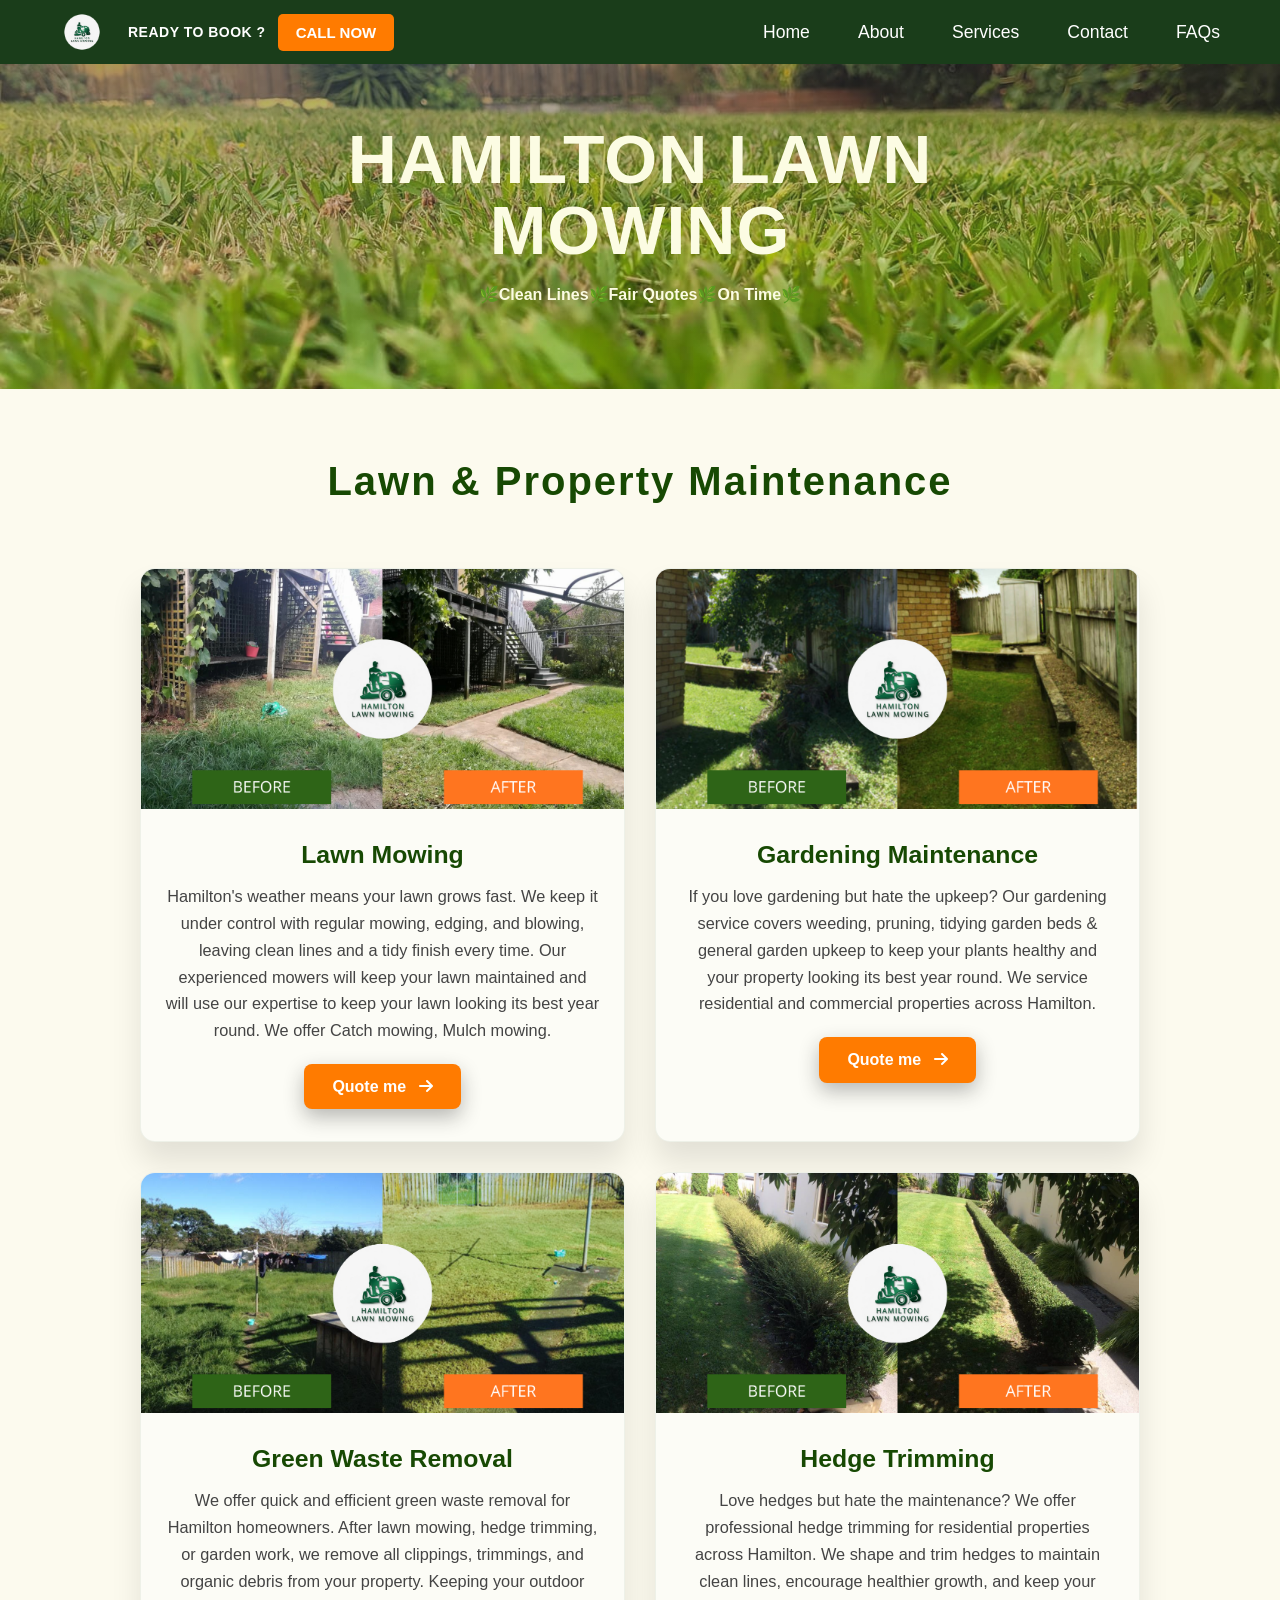
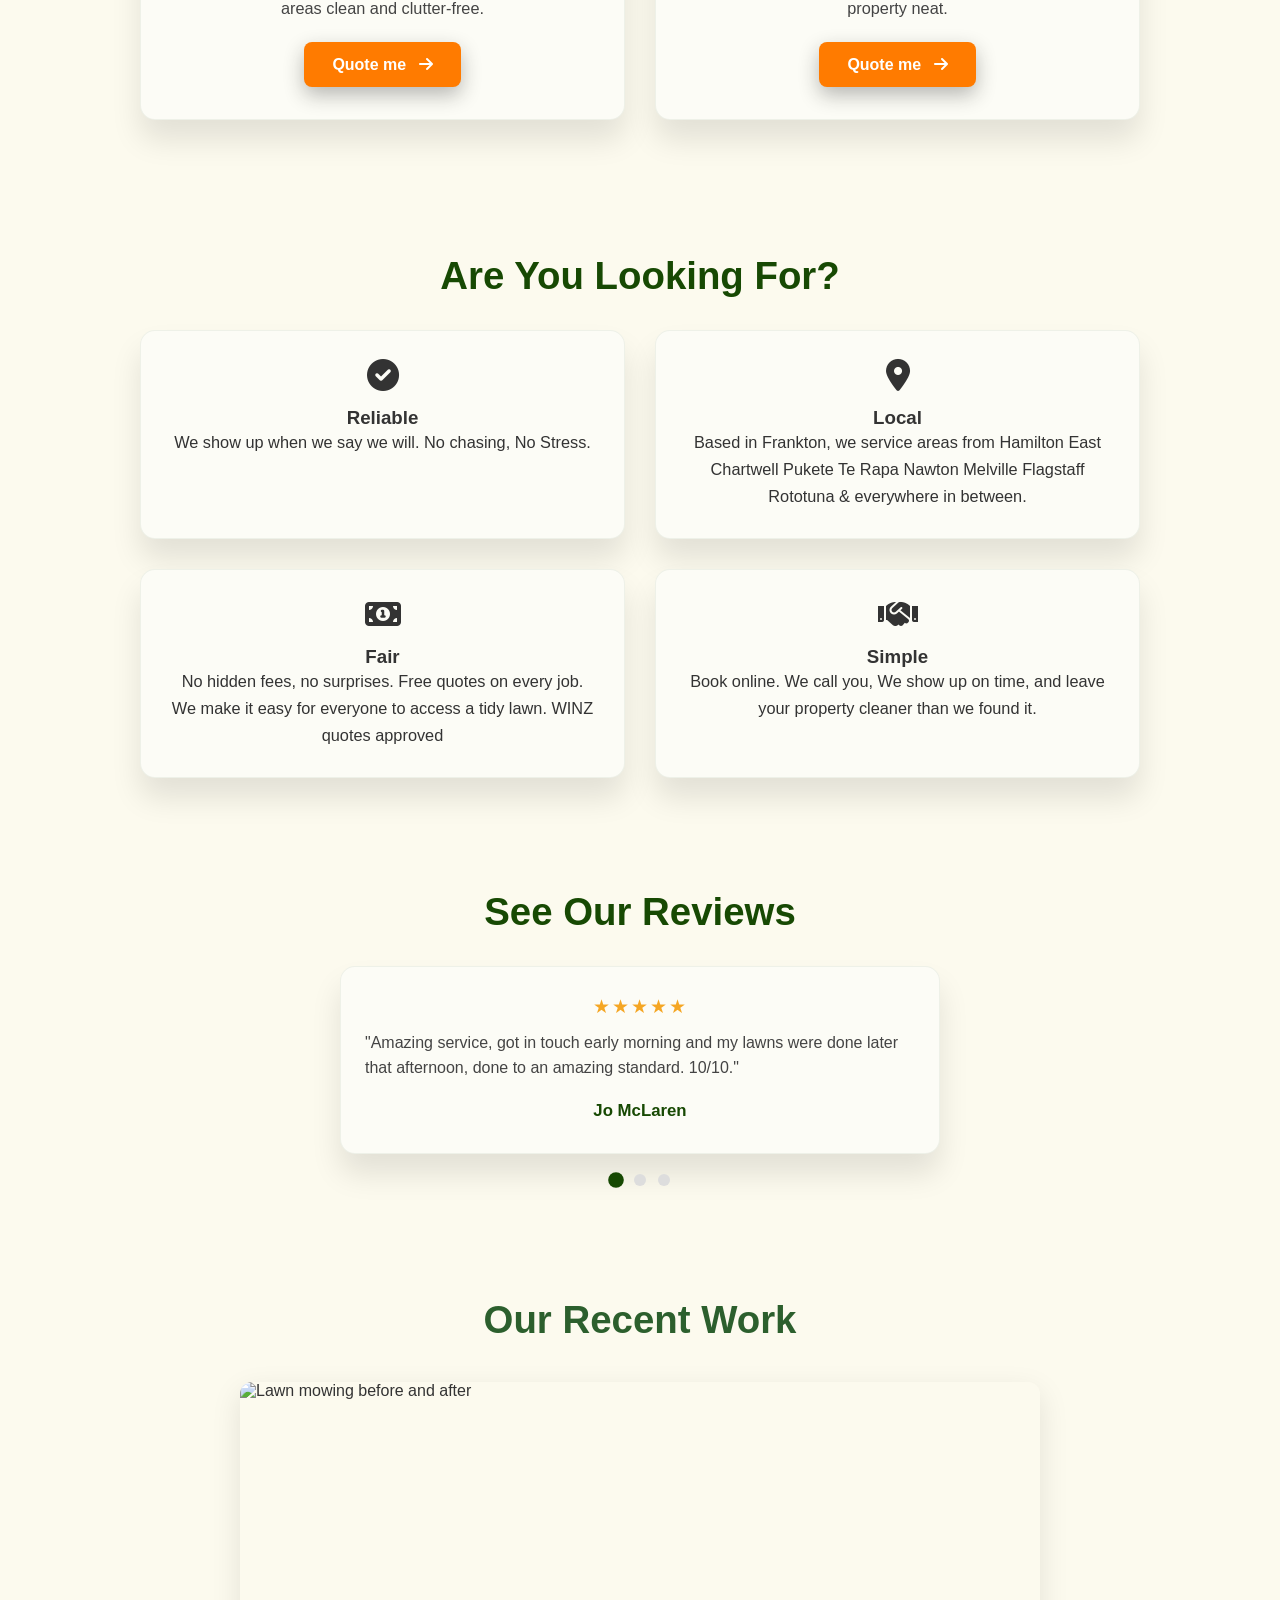
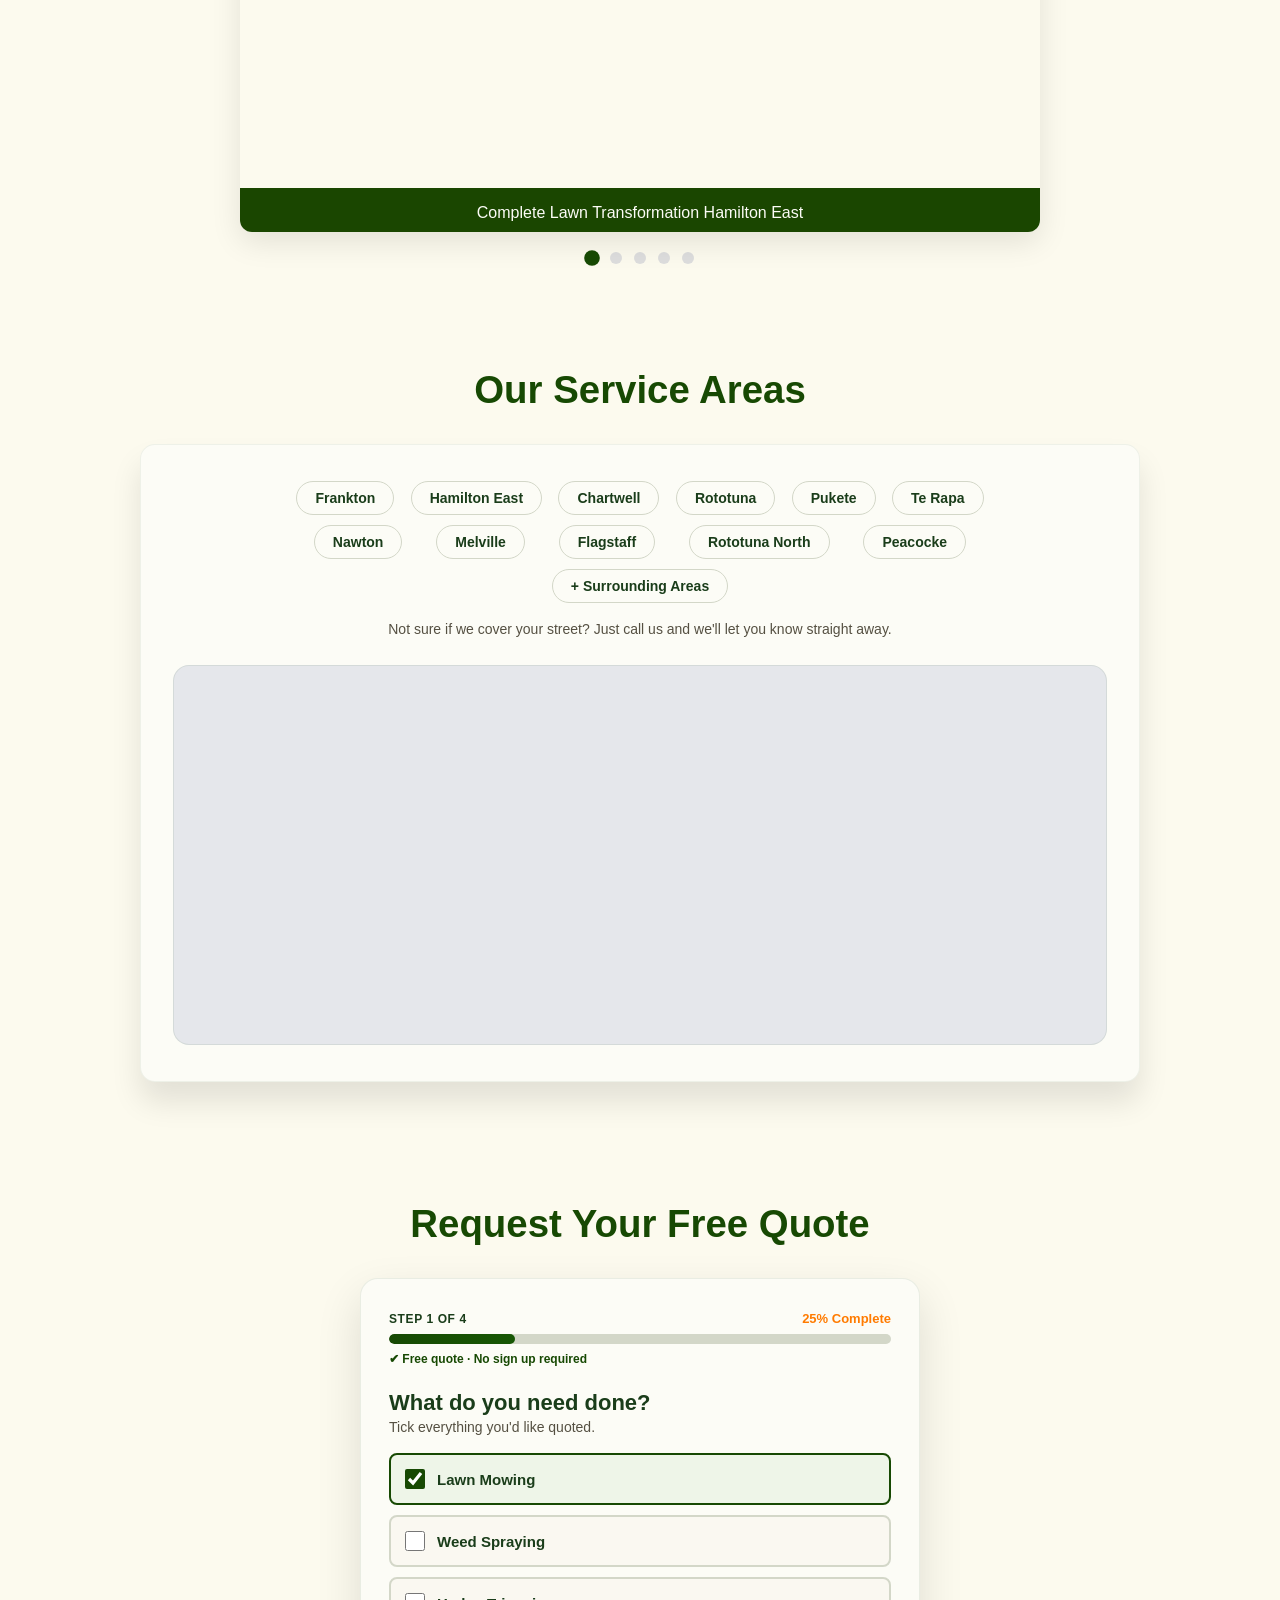
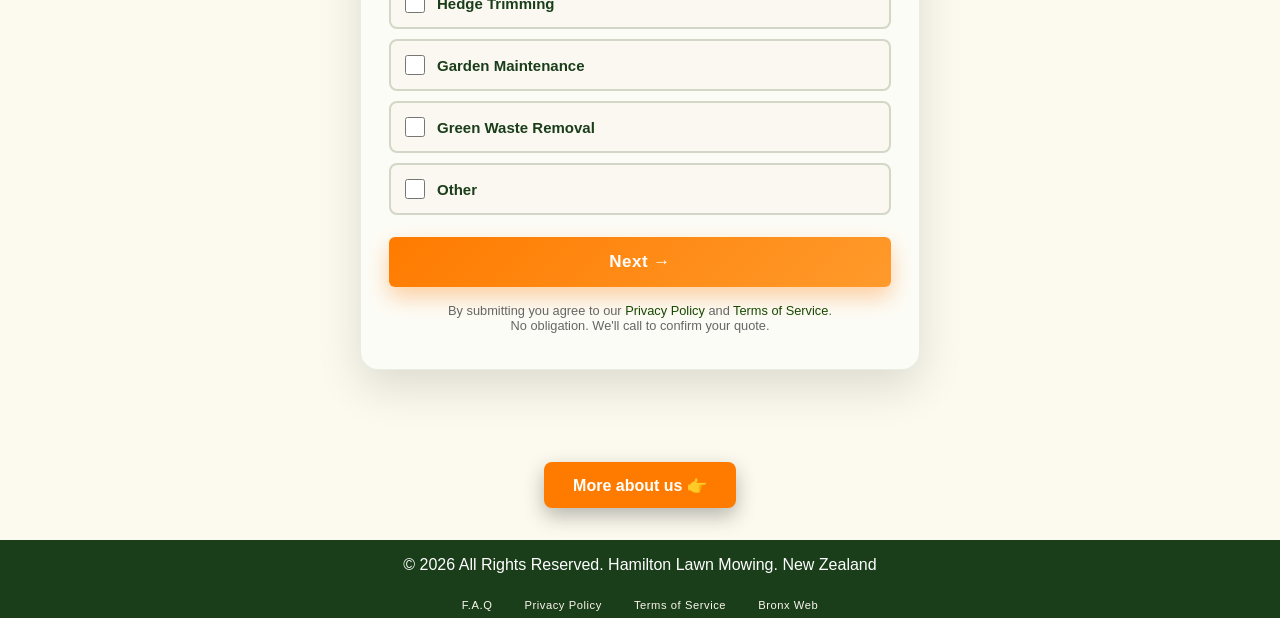
==== commit 6cbaeb45: "Replace booking form with step-by-step quote flow Contact page and home page now use the same 4-step" ====
--- a/index.html
+++ b/index.html
@@ -402,6 +402,124 @@
         }
     </style>
     
+    <!-- ========== QUOTE FLOW SECTION ========== -->
+    <section class="booking-section" id="quote">
+        <div class="container">
+            <h2 class="section-title">Request Your Free Quote</h2>
+            <!-- Multi-step quote flow (same layout as promo-offer page). Logic in quote-flow.js -->
+            <form class="qf-card" id="quoteFlow" novalidate>
+
+                <!-- Progress -->
+                <div class="qf-progress">
+                    <div class="qf-progress-top">
+                        <span class="qf-step-label" id="qfStepLabel">Step 1 of 4</span>
+                        <span class="qf-percent" id="qfPercent">25% Complete</span>
+                    </div>
+                    <div class="qf-bar"><div class="qf-bar-fill" id="qfBarFill"></div></div>
+                    <div class="qf-done-note">✔ Free quote · No sign up required</div>
+                </div>
+
+                <!-- STEP 1 - Services -->
+                <div class="qf-step active" data-step="1">
+                    <h3>What do you need done?</h3>
+                    <p class="qf-hint">Tick everything you'd like quoted.</p>
+                    <div class="qf-checks">
+                        <label class="qf-check selected"><input type="checkbox" data-field="services" value="Lawn Mowing" checked> Lawn Mowing</label>
+                        <label class="qf-check"><input type="checkbox" data-field="services" value="Weed Spraying"> Weed Spraying</label>
+                        <label class="qf-check"><input type="checkbox" data-field="services" value="Hedge Trimming"> Hedge Trimming</label>
+                        <label class="qf-check"><input type="checkbox" data-field="services" value="Garden Maintenance"> Garden Maintenance</label>
+                        <label class="qf-check"><input type="checkbox" data-field="services" value="Green Waste Removal"> Green Waste Removal</label>
+                        <label class="qf-check"><input type="checkbox" data-field="services" value="Other"> Other</label>
+                    </div>
+                </div>
+
+                <!-- STEP 2 - Frequency -->
+                <div class="qf-step" data-step="2">
+                    <h3>How often?</h3>
+                    <p class="qf-hint">Fortnightly is our most popular choice.</p>
+                    <div class="qf-options cols-2">
+                        <div class="qf-tile" data-field="frequency" data-value="One-off">
+                            <span class="tile-emoji">✂️</span>One-off<span class="tile-sub">Single visit</span>
+                        </div>
+                        <div class="qf-tile selected" data-field="frequency" data-value="Fortnightly">
+                            <span class="tile-emoji">⭐</span>Fortnightly<span class="tile-sub">Most popular</span>
+                        </div>
+                        <div class="qf-tile" data-field="frequency" data-value="Weekly">
+                            <span class="tile-emoji">📅</span>Weekly<span class="tile-sub">Fast-growing</span>
+                        </div>
+                        <div class="qf-tile" data-field="frequency" data-value="Seasonal">
+                            <span class="tile-emoji">🍂</span>Seasonal<span class="tile-sub">Changes with the season</span>
+                        </div>
+                    </div>
+                </div>
+
+                <!-- STEP 3 - Lawn size + notes -->
+                <div class="qf-step" data-step="3">
+                    <h3>How big is your lawn?</h3>
+                    <p class="qf-hint">A rough idea is fine. We confirm on the day.</p>
+                    <div class="qf-options cols-3">
+                        <div class="qf-tile" data-field="size" data-value="Small">
+                            <span class="tile-emoji">🌱</span>Small<span class="tile-sub">Courtyard / unit</span>
+                        </div>
+                        <div class="qf-tile selected" data-field="size" data-value="Medium">
+                            <span class="tile-emoji">🏡</span>Medium<span class="tile-sub">Standard section</span>
+                        </div>
+                        <div class="qf-tile" data-field="size" data-value="Large">
+                            <span class="tile-emoji">🌳</span>Large<span class="tile-sub">Big / lifestyle</span>
+                        </div>
+                    </div>
+                    <div class="form-group qf-notes">
+                        <label for="qf-notes">Additional Notes (optional)</label>
+                        <textarea id="qf-notes" name="notes" placeholder="Gate code, dogs, overgrown areas, any useful info..."></textarea>
+                    </div>
+                </div>
+
+                <!-- STEP 4 - Contact details -->
+                <div class="qf-step" data-step="4">
+                    <h3>Last step, your details.</h3>
+                    <p class="qf-hint">We'll call you to confirm your quote.</p>
+                    <div class="form-group">
+                        <label for="qf-name">Full Name <span class="req-star">*</span></label>
+                        <input type="text" id="qf-name" name="name" placeholder="Jon Jones" autocomplete="name">
+                    </div>
+                    <div class="form-group">
+                        <label for="qf-phone">Phone <span class="req-star">*</span></label>
+                        <input type="tel" id="qf-phone" name="phone" placeholder="021 123 456 78" autocomplete="tel">
+                    </div>
+                    <div class="form-group">
+                        <label for="qf-email">Email</label>
+                        <input type="email" id="qf-email" name="email" placeholder="your@email.com" autocomplete="email">
+                    </div>
+                    <div class="form-group">
+                        <label for="qf-suburb">Suburb <span class="req-star">*</span></label>
+                        <input type="text" id="qf-suburb" name="suburb" placeholder="Rototuna" autocomplete="address-level2">
+                    </div>
+                    <div class="form-group">
+                        <label for="qf-address">Street Address <span class="req-star">*</span></label>
+                        <input type="text" id="qf-address" name="address" placeholder="21 Jump Street" autocomplete="street-address">
+                    </div>
+                </div>
+
+                <!-- Hidden fields carrying tile selections -->
+                <input type="hidden" id="qf-frequency" value="Fortnightly">
+                <input type="hidden" id="qf-size" value="Medium">
+
+                <p class="qf-error" id="qfError"></p>
+
+                <div class="qf-nav">
+                    <button type="button" class="qf-back" id="qfBack" style="display:none;">← Back</button>
+                    <button type="button" class="qf-next" id="qfNext">Next →</button>
+                </div>
+
+                <p class="form-disclaimer">
+                    By submitting you agree to our
+                    <a href="privacy-policy.html">Privacy Policy</a> and
+                    <a href="terms-of-services.html">Terms of Service</a>.<br>No obligation. We'll call to confirm your quote.
+                </p>
+            </form>
+        </div>
+    </section>
+
     <div class="center-btn"><a href="about.html" class="service-btn">More about us 👉</a></div>
 
 
@@ -431,6 +549,9 @@
 
 
     <!-------FLOATING CONTACT BUTTON =!!!!!!! IMPORTANT !!!!! must be between the footer and the scirpts -->
+
+    <!-- ========== QUOTE FLOW SCRIPT ========== -->
+    <script src="quote-flow.js"></script>
 
     <!-- ========== CARD REVEAL ON SCROLL ========== -->
     <script>
--- a/styles.css
+++ b/styles.css
@@ -2085,3 +2085,206 @@
     padding: 7px 14px;
   }
 }
+
+/* ========= MULTI-STEP QUOTE FLOW (index + contact) ========= */
+/* Same step-by-step layout as the promo-offer page. Driven by quote-flow.js */
+.qf-card {
+  max-width: 560px;
+  margin: 0 auto;
+  background: #fcfcf6;
+  padding: 2rem 1.75rem 2.25rem;
+  border-radius: 18px;
+  box-shadow: 0 18px 45px rgba(0, 0, 0, 0.12);
+  border: 1px solid rgba(23, 73, 3, 0.08);
+  text-align: left;
+}
+
+.qf-progress { margin-bottom: 24px; }
+
+.qf-progress-top {
+  display: flex;
+  justify-content: space-between;
+  align-items: baseline;
+  margin-bottom: 8px;
+}
+
+.qf-step-label {
+  font-size: 12px;
+  font-weight: 700;
+  text-transform: uppercase;
+  letter-spacing: 0.6px;
+  color: #1a3d1a;
+}
+
+.qf-percent {
+  font-size: 13px;
+  font-weight: 800;
+  color: #ff7b00;
+}
+
+.qf-bar {
+  height: 10px;
+  background: #d3d7c8;
+  border-radius: 20px;
+  overflow: hidden;
+}
+
+.qf-bar-fill {
+  height: 100%;
+  width: 25%;
+  background: linear-gradient(90deg, #174903, #175704);
+  border-radius: 20px;
+  transition: width 0.45s cubic-bezier(0.22, 1, 0.36, 1);
+}
+
+.qf-done-note {
+  font-size: 12px;
+  color: #174903;
+  font-weight: 700;
+  margin-top: 8px;
+}
+
+.qf-step { display: none; animation: qfFadeUp 0.35s ease both; }
+.qf-step.active { display: block; }
+
+.qf-step h3 {
+  font-size: 22px;
+  font-weight: 800;
+  color: #1a3d1a;
+  margin-bottom: 4px;
+  line-height: 1.15;
+}
+
+.qf-hint {
+  font-size: 14px;
+  color: #555042;
+  margin-bottom: 18px;
+}
+
+/* Option tiles (frequency, size) */
+.qf-options { display: grid; gap: 10px; margin-bottom: 6px; }
+.qf-options.cols-2 { grid-template-columns: repeat(2, 1fr); }
+.qf-options.cols-3 { grid-template-columns: repeat(3, 1fr); }
+
+.qf-tile {
+  border: 2px solid #d3d7c8;
+  border-radius: 8px;
+  padding: 16px 10px;
+  text-align: center;
+  cursor: pointer;
+  background: #faf8f1;
+  transition: border-color 0.15s, background 0.15s, transform 0.1s;
+  font-size: 15px;
+  font-weight: 700;
+  color: #1a3d1a;
+  user-select: none;
+}
+.qf-tile .tile-emoji { display: block; font-size: 26px; margin-bottom: 6px; }
+.qf-tile .tile-sub { display: block; font-size: 11px; font-weight: 400; color: #555042; margin-top: 4px; }
+.qf-tile:hover { border-color: #175704; transform: translateY(-1px); }
+.qf-tile.selected {
+  border-color: #174903;
+  background: #eef5e8;
+  box-shadow: 0 4px 12px rgba(23, 73, 3, 0.12);
+}
+
+/* Service checklist */
+.qf-checks { display: grid; gap: 10px; margin-bottom: 6px; }
+
+.qf-check {
+  display: flex;
+  align-items: center;
+  gap: 12px;
+  margin: 0;
+  border: 2px solid #d3d7c8;
+  border-radius: 8px;
+  padding: 14px;
+  cursor: pointer;
+  background: #faf8f1;
+  transition: border-color 0.15s, background 0.15s;
+  font-size: 15px;
+  font-weight: 700;
+  color: #1a3d1a;
+}
+.qf-check:hover { border-color: #175704; }
+.qf-check.selected { border-color: #174903; background: #eef5e8; }
+.qf-check input {
+  width: 20px;
+  height: 20px;
+  padding: 0;
+  accent-color: #174903;
+  flex-shrink: 0;
+  cursor: pointer;
+}
+
+.qf-step .form-group { margin-bottom: 14px; }
+.qf-notes { margin-top: 18px; }
+
+/* Nav buttons */
+.qf-nav { display: flex; gap: 12px; margin-top: 22px; }
+
+.qf-back {
+  flex: 0 0 auto;
+  background: transparent;
+  border: 2px solid #d3d7c8;
+  color: #555042;
+  font-weight: 700;
+  font-size: 15px;
+  padding: 14px 20px;
+  border-radius: 6px;
+  cursor: pointer;
+  transition: border-color 0.15s;
+}
+.qf-back:hover { border-color: #174903; color: #1a3d1a; }
+
+.qf-next {
+  flex: 1 1 auto;
+  background: linear-gradient(135deg, #ff7b00, #ff9a2b);
+  color: #fff;
+  font-family: inherit;
+  font-size: 17px;
+  font-weight: 700;
+  letter-spacing: 0.5px;
+  border: none;
+  border-radius: 6px;
+  cursor: pointer;
+  padding: 15px;
+  transition: transform 0.12s, box-shadow 0.2s;
+  box-shadow: 0 10px 22px rgba(255, 123, 0, 0.35);
+}
+.qf-next:hover { transform: translateY(-1px); box-shadow: 0 14px 28px rgba(255, 123, 0, 0.42); }
+.qf-next:disabled { opacity: 0.7; cursor: wait; }
+
+.qf-error { color: #c0392b; font-size: 13px; font-weight: 700; margin-top: 10px; display: none; }
+
+/* Success state */
+.qf-success { text-align: center; padding: 16px 0; }
+.qf-success-icon { font-size: 48px; color: #174903; margin-bottom: 12px; }
+.qf-success h3 { color: #1a3d1a; font-size: 24px; margin-bottom: 8px; }
+.qf-success p { color: #555042; font-size: 15px; }
+.qf-summary {
+  background: #f2faf3;
+  border-radius: 10px;
+  padding: 14px 18px;
+  margin: 18px 0;
+  font-size: 0.92rem;
+  color: #174903;
+  text-align: left;
+  line-height: 1.9;
+}
+.qf-success-call a { color: #174903; font-weight: 700; }
+
+@keyframes qfFadeUp {
+  from { opacity: 0; transform: translateY(24px); }
+  to   { opacity: 1; transform: translateY(0); }
+}
+
+@media (max-width: 480px) {
+  .qf-card { padding: 1.5rem 1.1rem 1.75rem; }
+  .qf-options.cols-3 { gap: 8px; }
+  .qf-tile { padding: 14px 6px; font-size: 14px; }
+}
+
+@media (prefers-reduced-motion: reduce) {
+  .qf-step { animation: none; }
+}
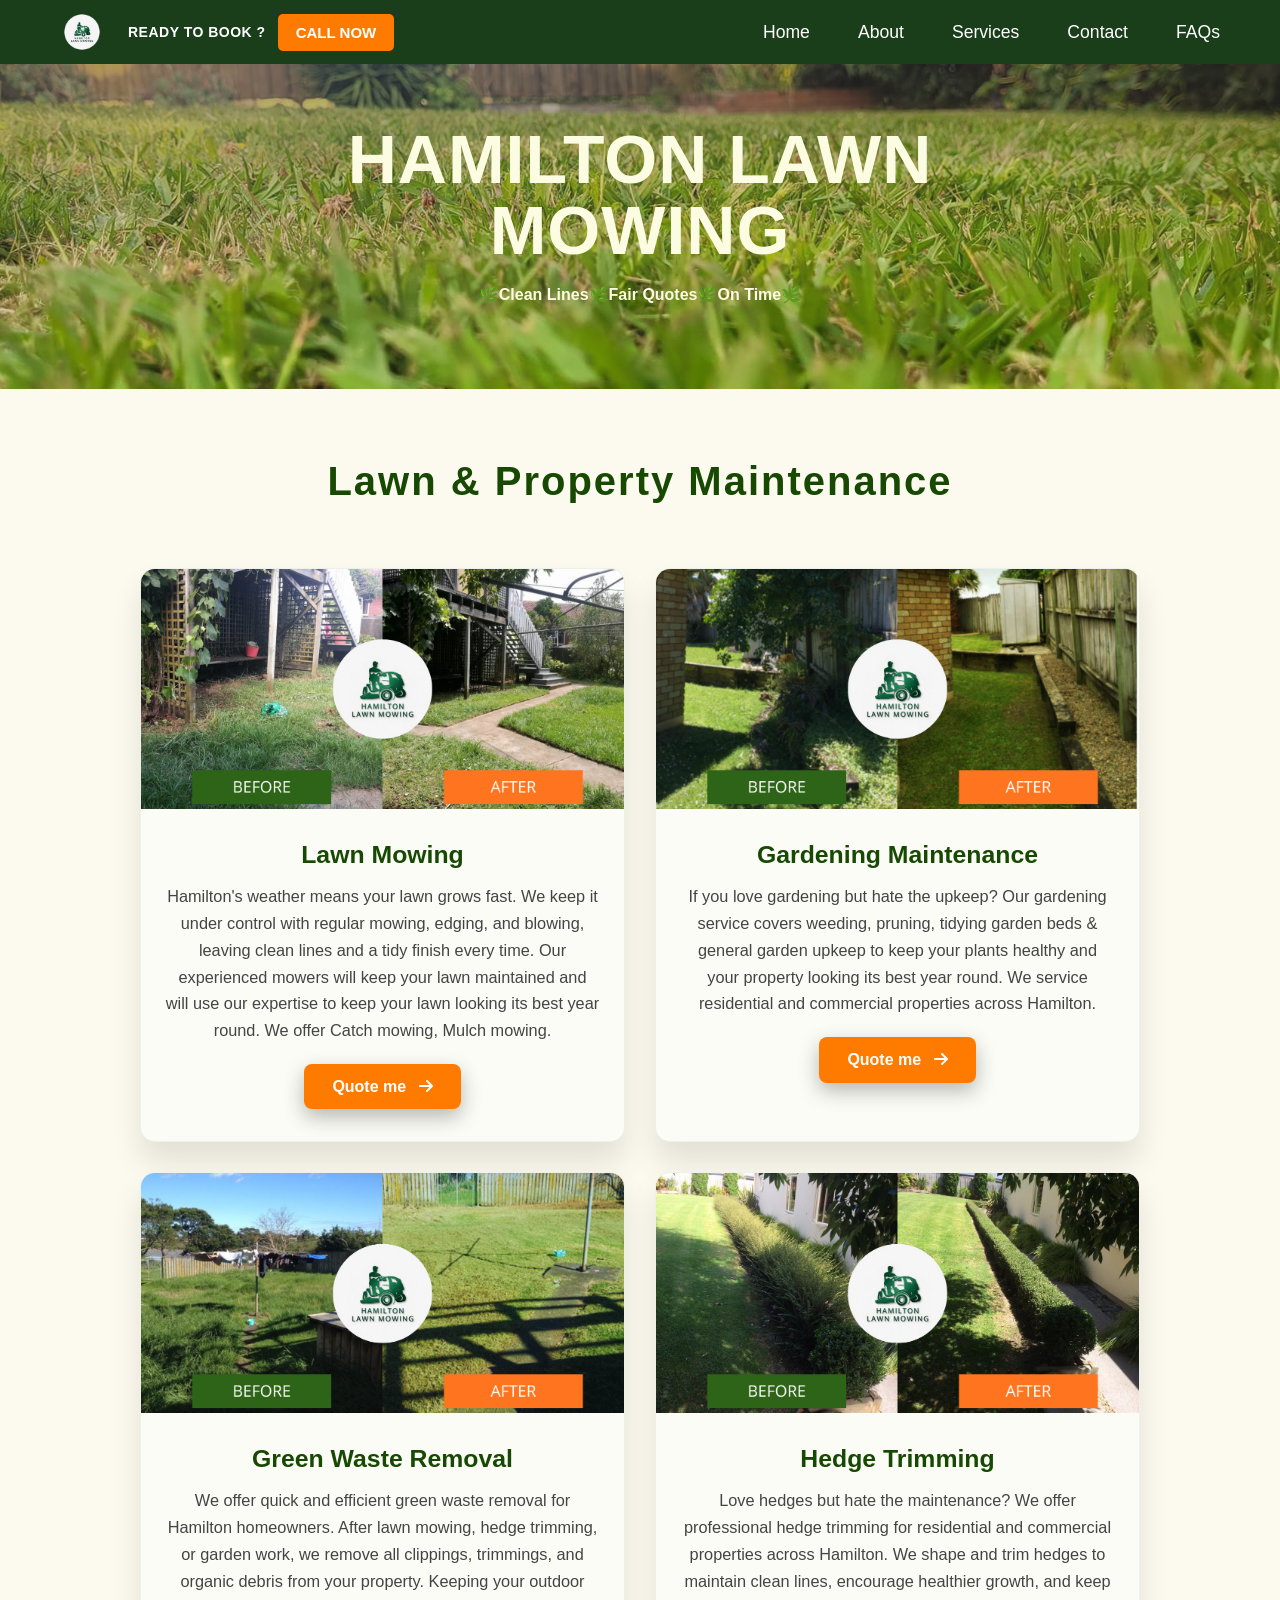
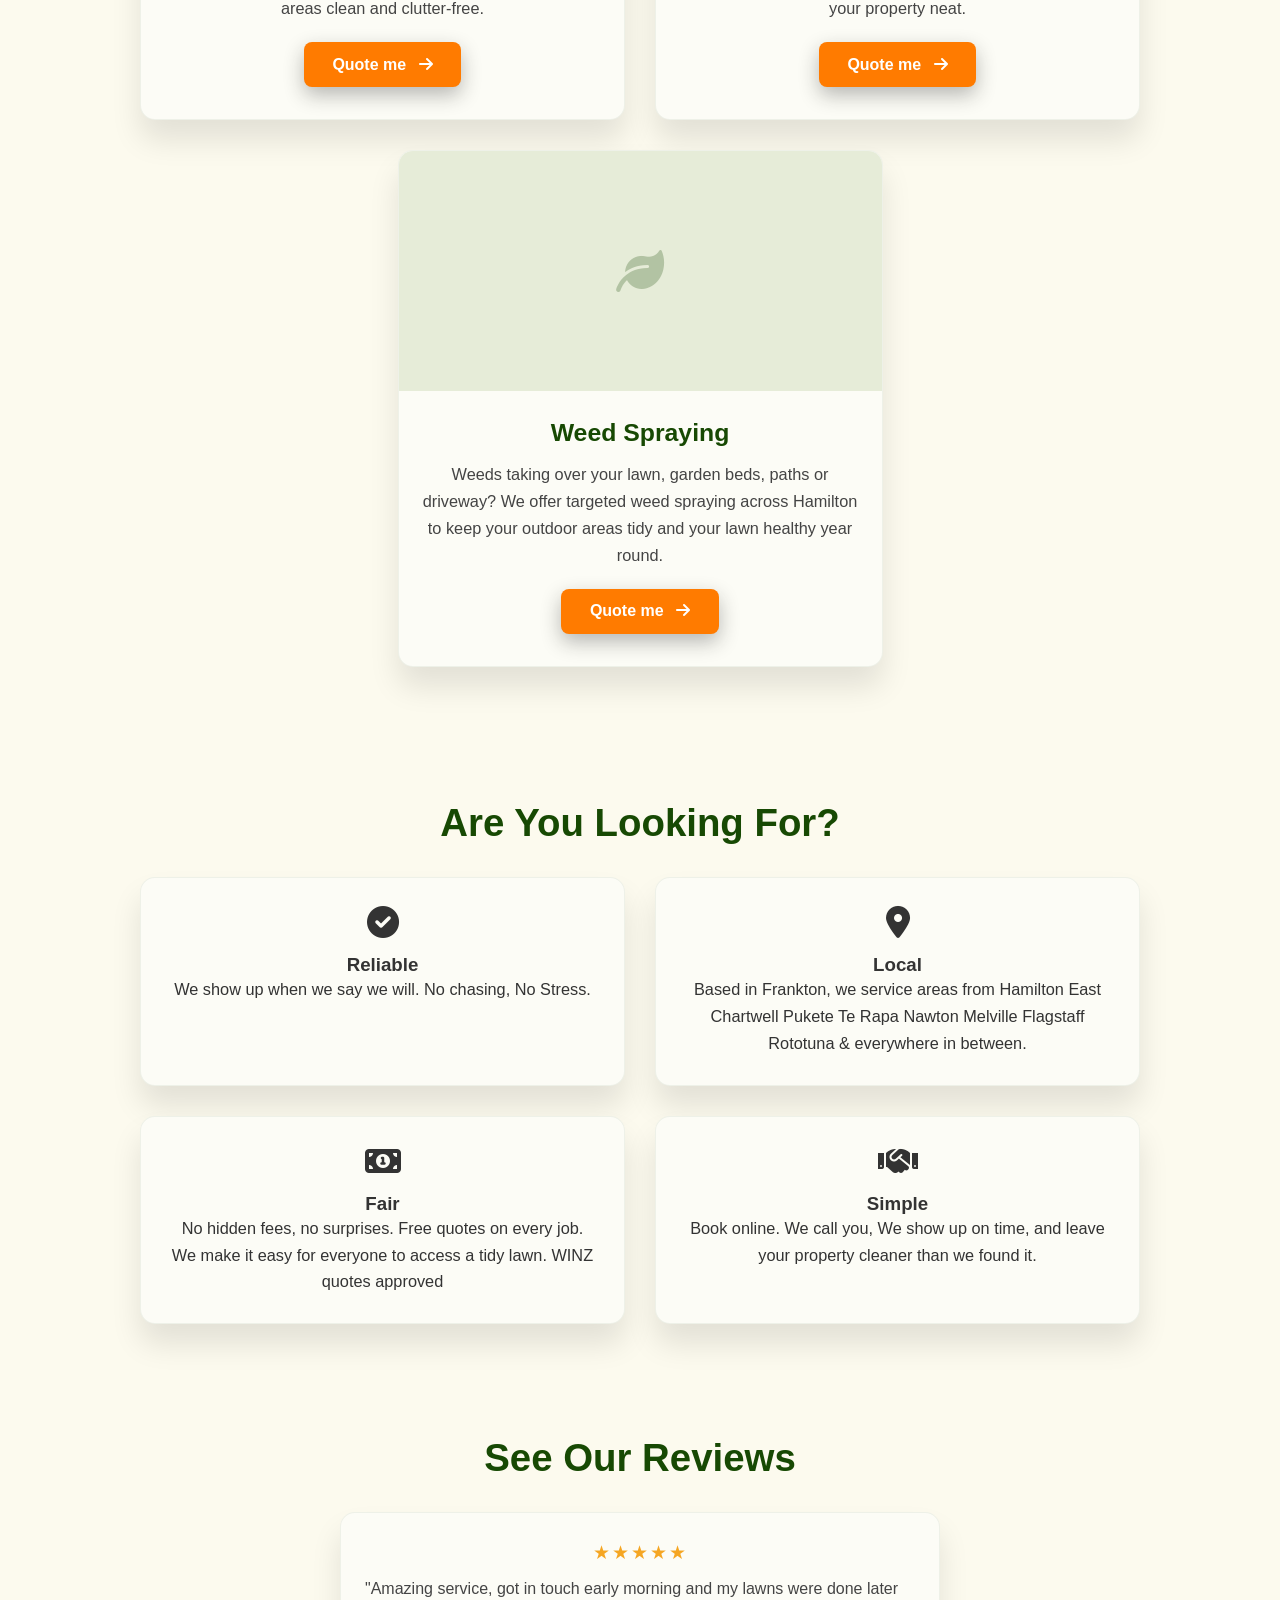
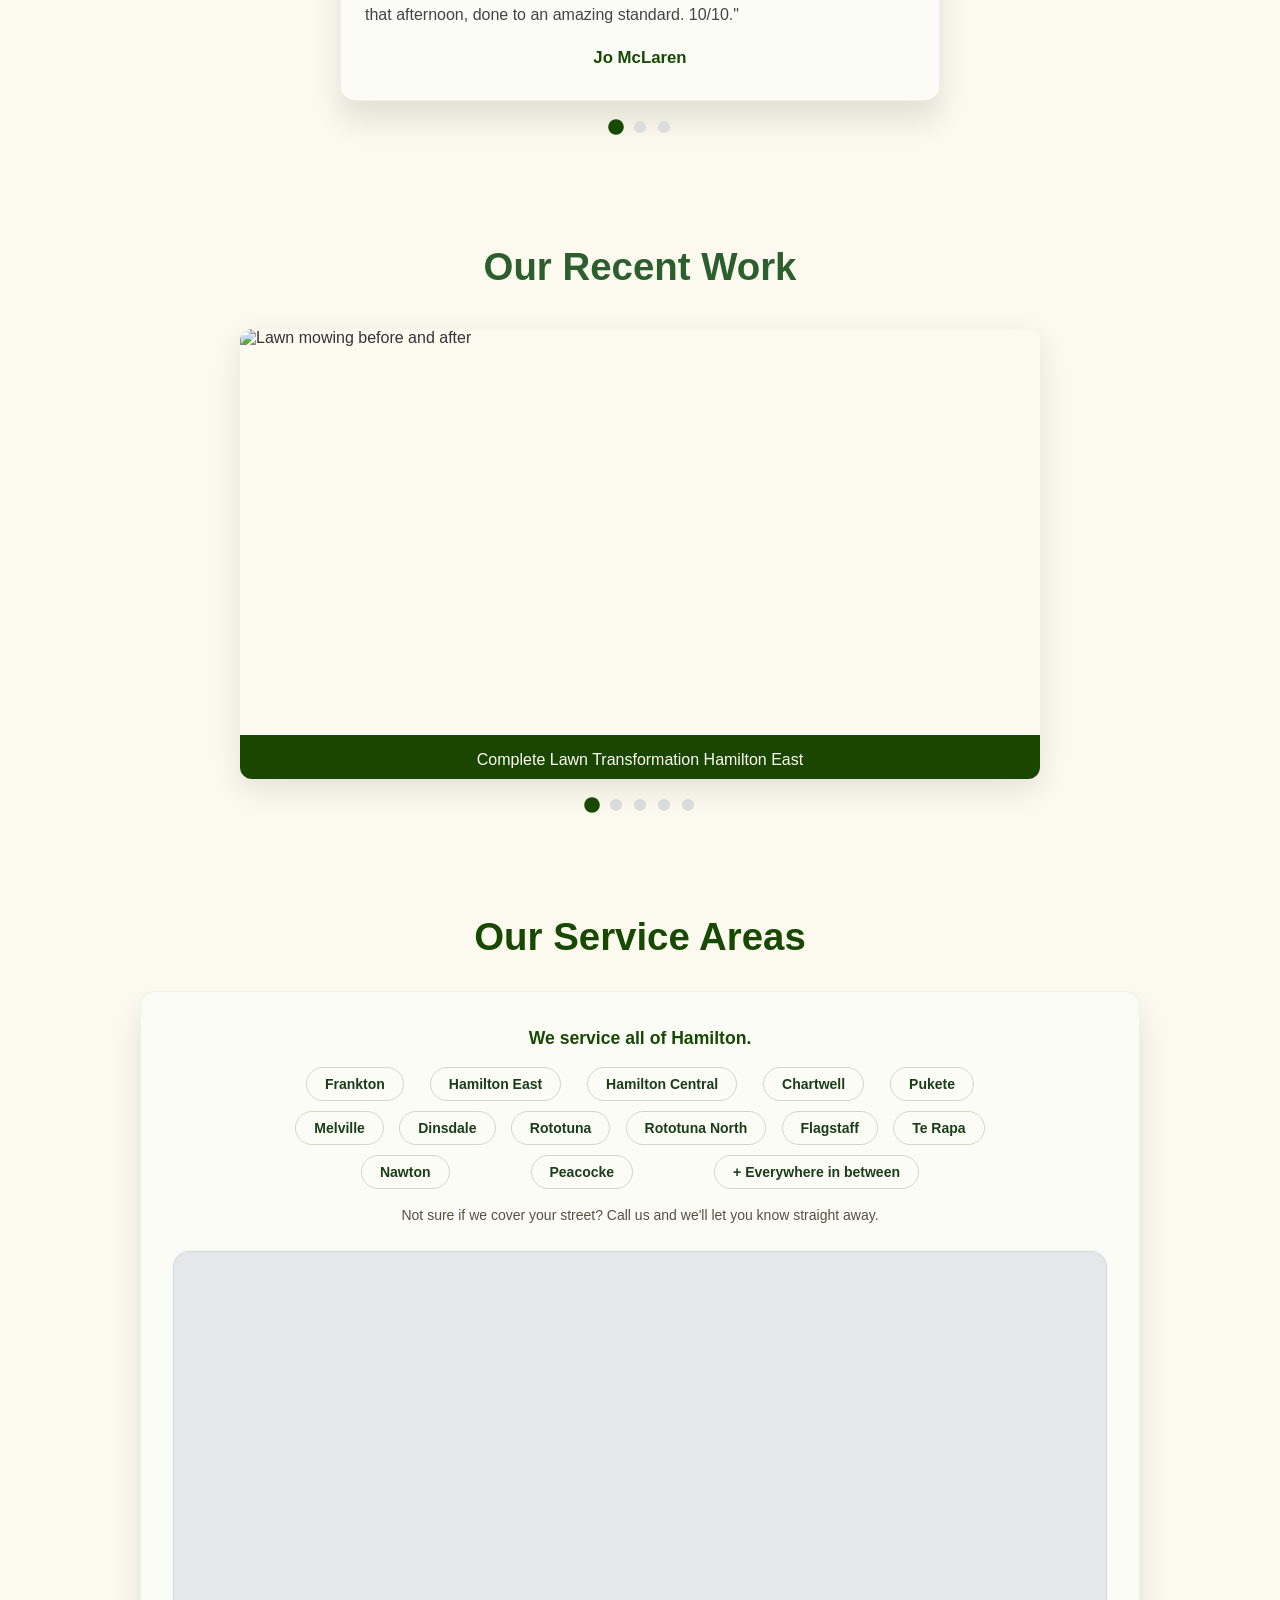
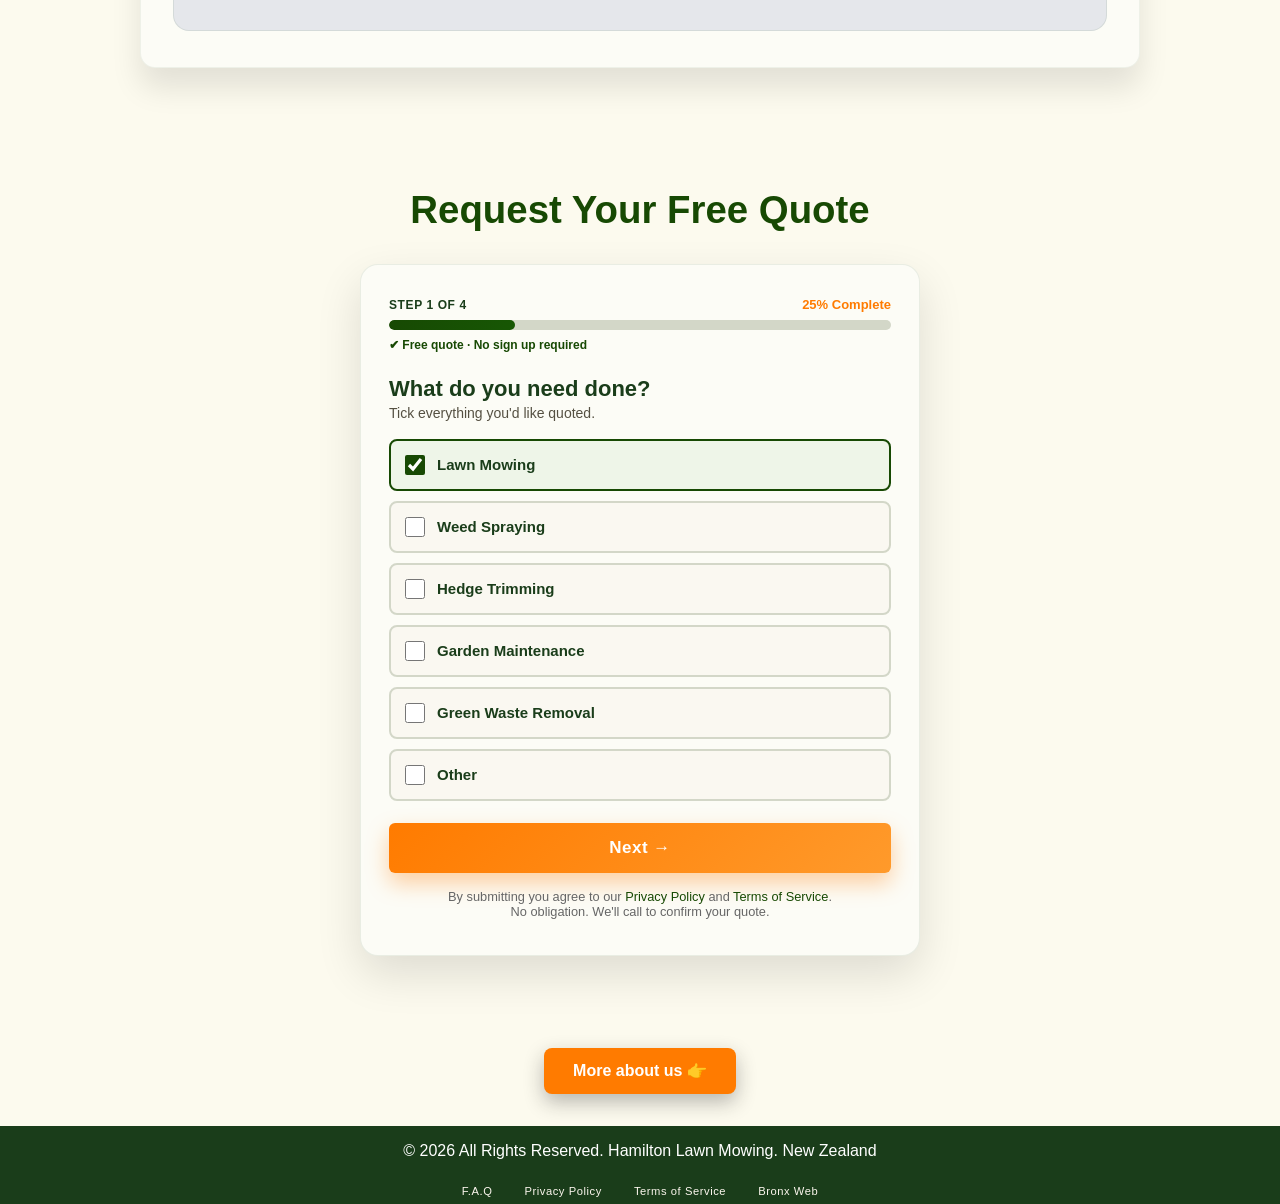
==== commit a563d597: "Add weed spraying card, how it works and areas sections, new FAQs - Weed Spraying card on home and s" ====
--- a/index.html
+++ b/index.html
@@ -223,7 +223,19 @@
                     </div>
                     <div class="service-content">
                         <h3>Hedge Trimming</h3>
-                        <p>Love hedges but hate the maintenance? We offer professional hedge trimming for residential properties across Hamilton. We shape and trim hedges to maintain clean lines, encourage healthier growth, and keep your property neat.</p>
+                        <p>Love hedges but hate the maintenance? We offer professional hedge trimming for residential and commercial properties across Hamilton. We shape and trim hedges to maintain clean lines, encourage healthier growth, and keep your property neat.</p>
+                        <a href="contact.html" class="service-btn">Quote me <i class="fas fa-arrow-right"></i></a>
+                    </div>
+                </div>
+
+                <div class="service-card">
+                    <!-- TODO: upload your weed spraying photo to images/weed-spraying.jpg. Until then a green placeholder panel shows. -->
+                    <div class="service-image service-image--pending">
+                        <img src="images/weed-spraying.jpg" alt="Weed Spraying" loading="lazy" onerror="this.remove()">
+                    </div>
+                    <div class="service-content">
+                        <h3>Weed Spraying</h3>
+                        <p>Weeds taking over your lawn, garden beds, paths or driveway? We offer targeted weed spraying across Hamilton to keep your outdoor areas tidy and your lawn healthy year round.</p>
                         <a href="contact.html" class="service-btn">Quote me <i class="fas fa-arrow-right"></i></a>
                     </div>
                 </div>
@@ -333,21 +345,24 @@
         <div class="container">
             <h2 class="section-title">Our Service Areas</h2>
             <div class="areas-card">
+                <p class="areas-lead">We service all of Hamilton.</p>
                 <div class="areas-list">
                     <span class="area-tag">Frankton</span>
                     <span class="area-tag">Hamilton East</span>
+                    <span class="area-tag">Hamilton Central</span>
                     <span class="area-tag">Chartwell</span>
+                    <span class="area-tag">Pukete</span>
+                    <span class="area-tag">Melville</span>
+                    <span class="area-tag">Dinsdale</span>
                     <span class="area-tag">Rototuna</span>
-                    <span class="area-tag">Pukete</span>
+                    <span class="area-tag">Rototuna North</span>
+                    <span class="area-tag">Flagstaff</span>
                     <span class="area-tag">Te Rapa</span>
                     <span class="area-tag">Nawton</span>
-                    <span class="area-tag">Melville</span>
-                    <span class="area-tag">Flagstaff</span>
-                    <span class="area-tag">Rototuna North</span>
                     <span class="area-tag">Peacocke</span>
-                    <span class="area-tag">+ Surrounding Areas</span>
-                </div>
-                <p class="areas-note">Not sure if we cover your street? Just call us and we'll let you know straight away.</p>
+                    <span class="area-tag">+ Everywhere in between</span>
+                </div>
+                <p class="areas-note">Not sure if we cover your street? Call us and we'll let you know straight away.</p>
                 <div class="map-wrapper">
                     <iframe src="https://www.google.com/maps/embed?pb=!1m14!1m12!1m3!1d27515.854326660265!2d175.27942612016295!3d-37.76616103858019!2m3!1f0!2f0!3f0!3m2!1i1024!2i768!4f13.1!5e0!3m2!1sen!2snz!4v1765919546761!5m2!1sen!2snz" allowfullscreen="" loading="lazy" referrerpolicy="no-referrer-when-downgrade" title="Hamilton Lawn Mowing service area map"></iframe>
                 </div>
--- a/styles.css
+++ b/styles.css
@@ -2067,6 +2067,68 @@
   color: #555042;
 }
 
+/* Three cards in one row (How It Works). Phones stay single column. */
+@media (min-width: 769px) {
+  .card-grid--three {
+    grid-template-columns: repeat(3, minmax(0, 1fr));
+  }
+}
+
+/* Lead line above the suburb pills */
+.areas-lead {
+  margin-bottom: 18px;
+  font-size: 1.1rem;
+  font-weight: 700;
+  color: #174903;
+}
+
+/* 5th service card sits centred on its own row at single-card width,
+   instead of stranded on the left. Phones are single column anyway. */
+@media (min-width: 769px) {
+  .services-grid .service-card:last-child:nth-child(odd) {
+    grid-column: 1 / -1;
+    justify-self: center;
+    width: calc(50% - 15px);
+  }
+}
+
+.services-grid .service-card:nth-child(5) { transition-delay: 0.12s; }
+
+/* Image slot for a card whose photo isn't uploaded yet. Same height as
+   the other card images; if the file is missing the img removes itself
+   (onerror) and this soft green panel with a leaf shows instead. */
+.service-image--pending {
+  position: relative;
+  height: 240px;
+  background: #e6ecd8;
+  overflow: hidden;
+}
+
+.service-image--pending::before {
+  content: "\f06c";
+  font-family: "Font Awesome 6 Free";
+  font-weight: 900;
+  position: absolute;
+  inset: 0;
+  display: flex;
+  align-items: center;
+  justify-content: center;
+  font-size: 3rem;
+  color: rgba(23, 73, 3, 0.25);
+}
+
+.service-image--pending img {
+  position: relative;
+  z-index: 1;
+  display: block;
+}
+
+@media (max-width: 768px) {
+  .service-image--pending {
+    height: 200px;
+  }
+}
+
 /* Areas card - tighter padding on phones */
 @media (max-width: 768px) {
   .areas-card {
@@ -2274,6 +2336,21 @@
 }
 .qf-success-call a { color: #174903; font-weight: 700; }
 
+/* Confetti canvas shown when a quote request is sent */
+.qf-confetti {
+  position: fixed;
+  inset: 0;
+  width: 100vw;
+  height: 100vh;
+  pointer-events: none;
+  z-index: 9999;
+}
+
+/* Green dots on the Request Quote button: desktop/tablet only */
+@media (max-width: 767px) {
+  .qf-dot { display: none; }
+}
+
 @keyframes qfFadeUp {
   from { opacity: 0; transform: translateY(24px); }
   to   { opacity: 1; transform: translateY(0); }
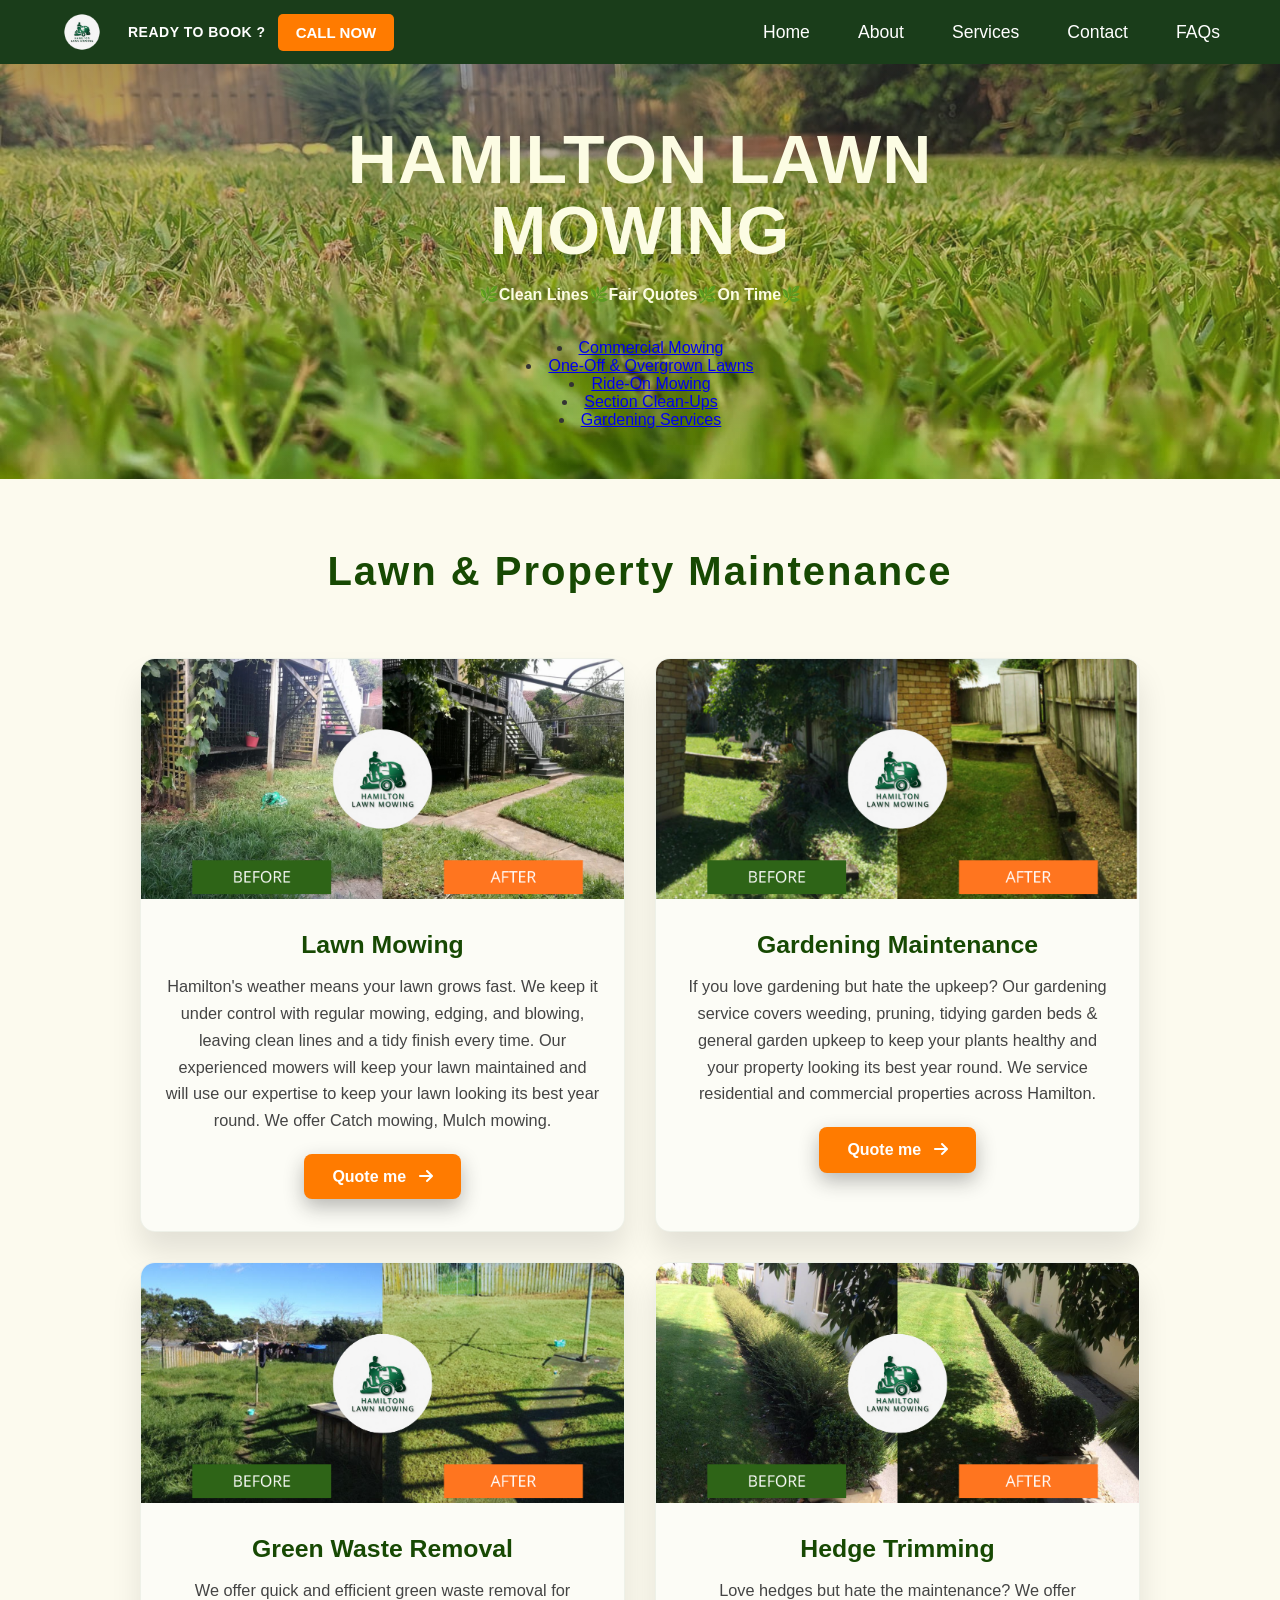
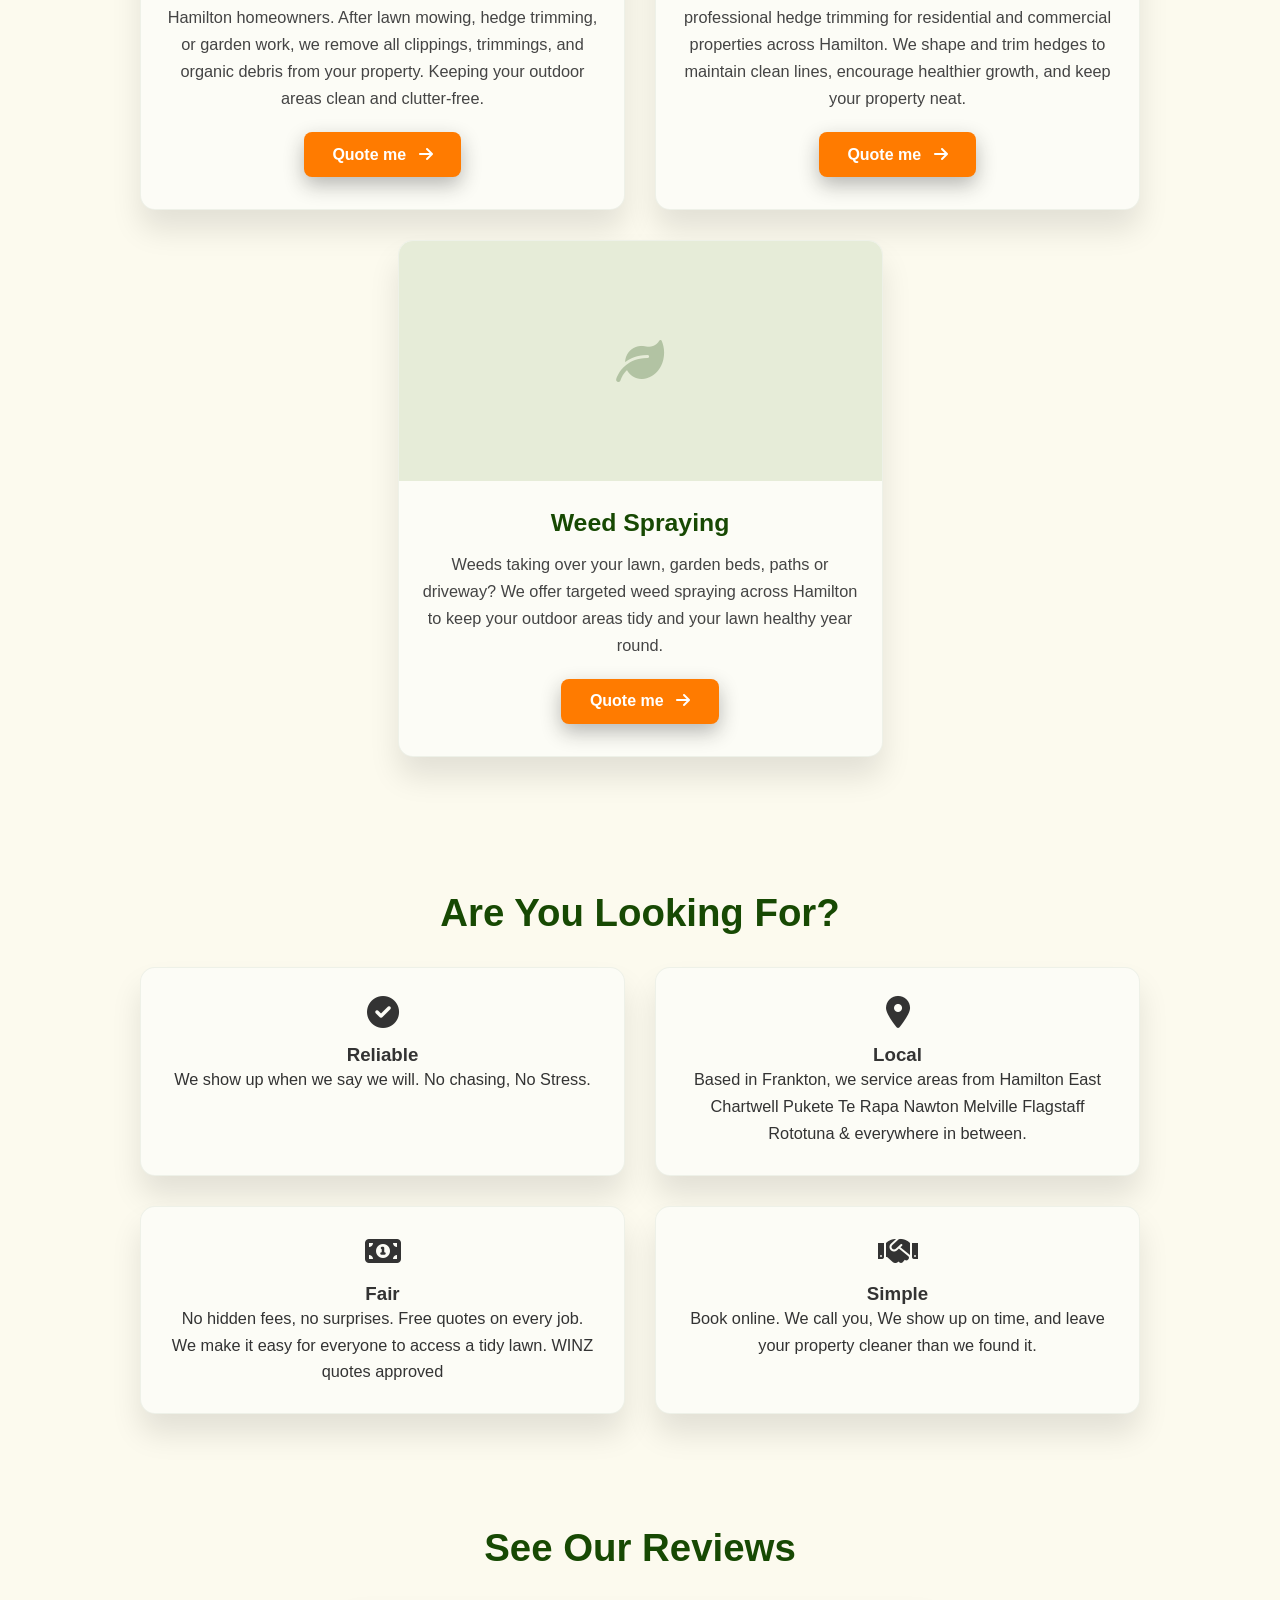
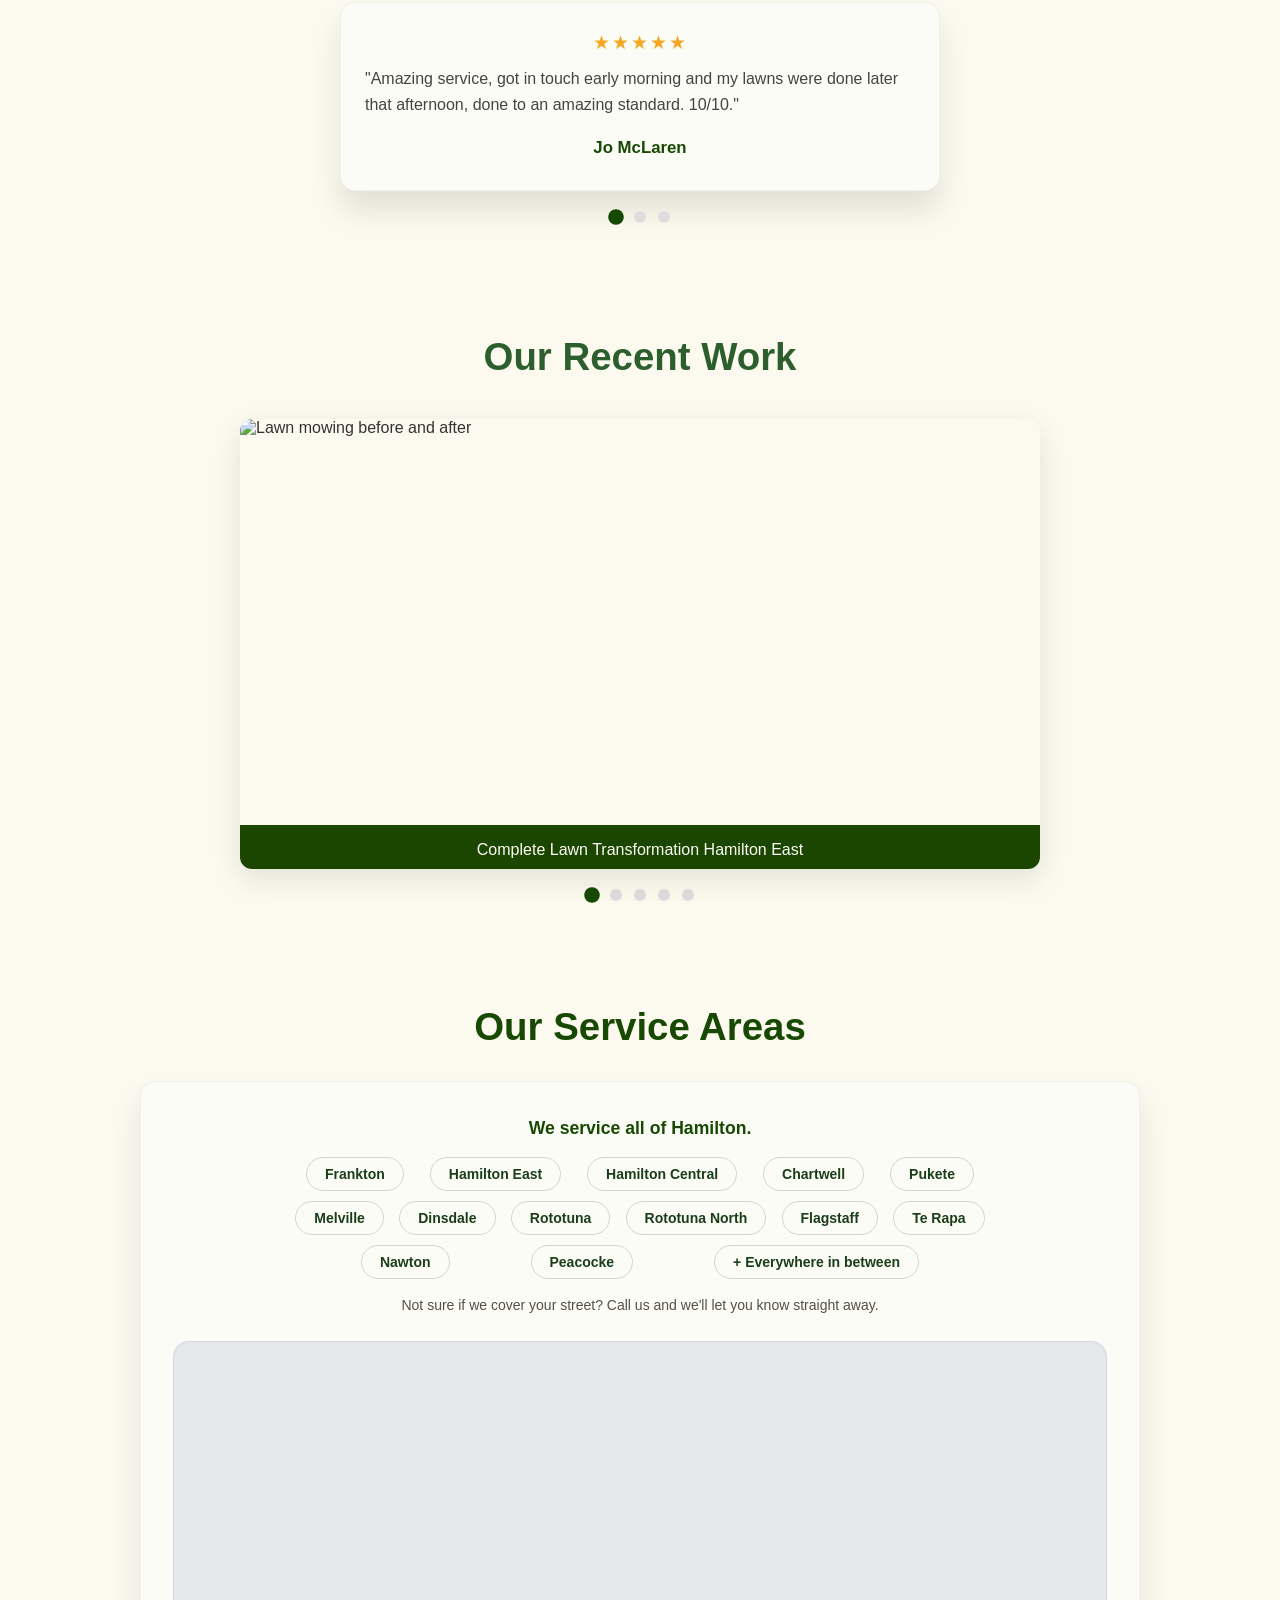
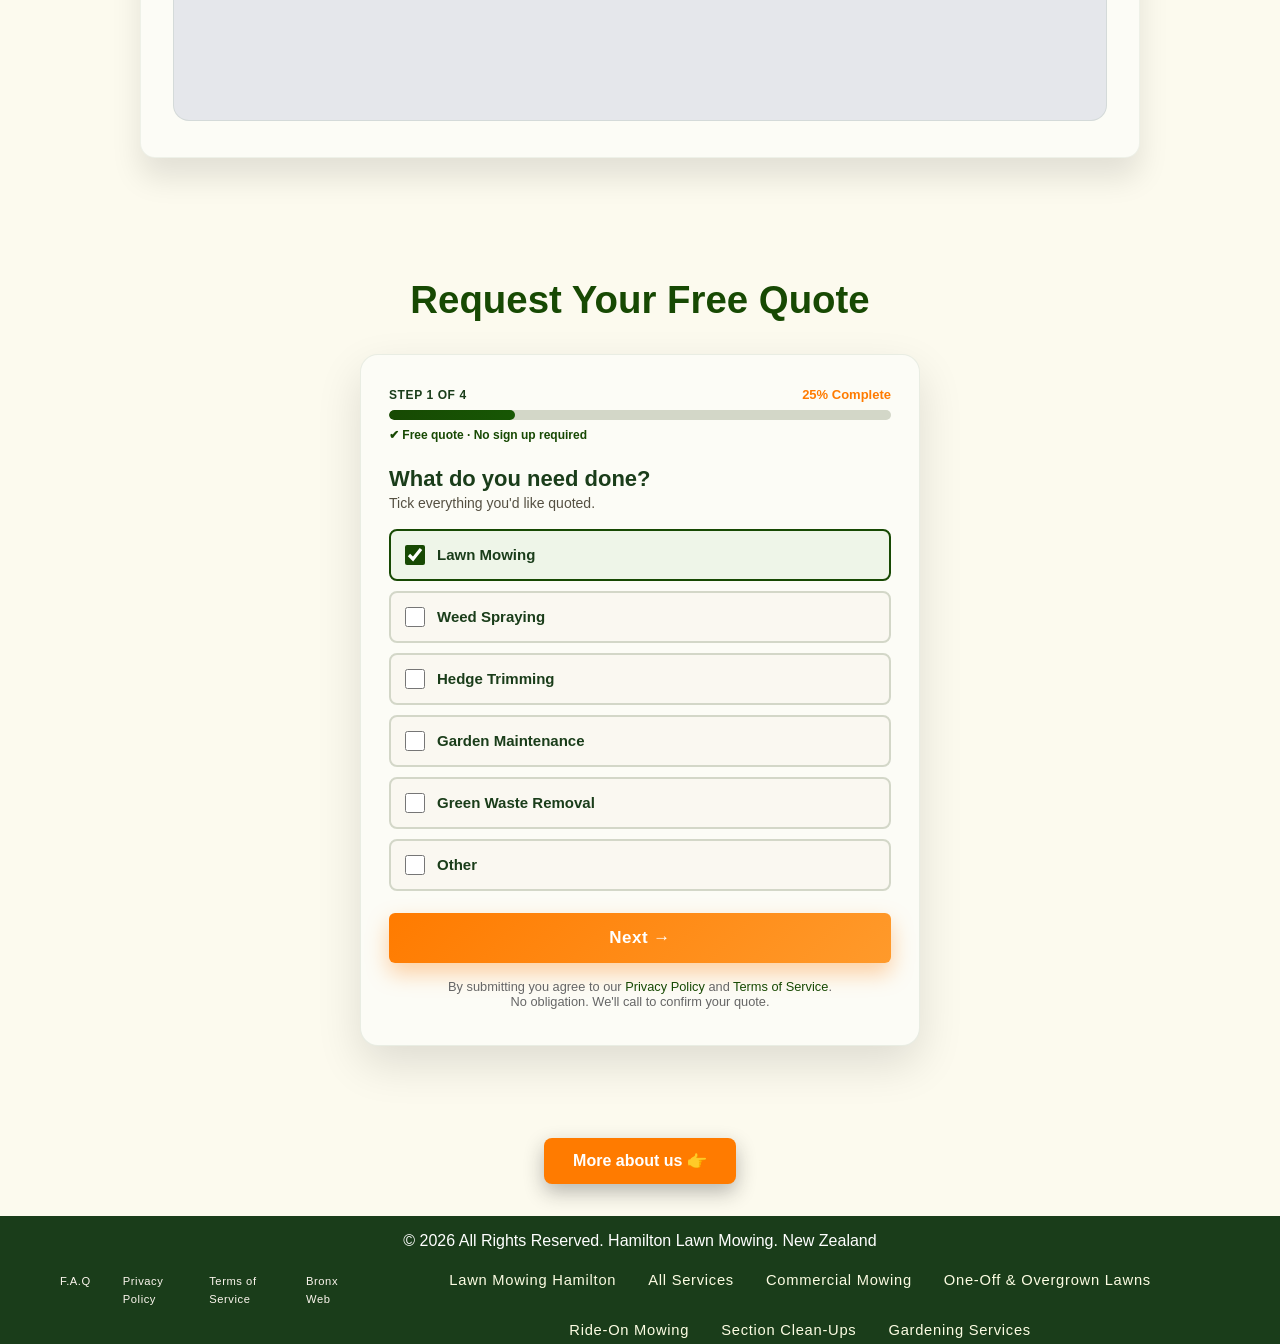
==== commit 5696eacd: "Add Phase 1 SEO service pages, Services dropdown and footer links - New pages: commercial-lawn-mowin" ====
--- a/index.html
+++ b/index.html
@@ -22,7 +22,7 @@
       "name": "Hamilton Lawn Mowing",
       "description": "Professional lawn mowing, weed spraying, gardening, hedge trimming and green waste removal services in Hamilton, NZ. WINZ quotes approved.",
       "url": "https://hamiltonlawns.co.nz",
-      "telephone": "+642108387863",
+      "telephone": "+6478096933",
       "image": "images/google-profile-search-pic.png",
       "priceRange": "$$",
       "founder": {
@@ -160,7 +160,16 @@
             <ul class="mobile-nav-links">
                 <li><a href="index.html">Home</a></li>
                 <li><a href="about.html">About</a></li>
-                <li><a href="services.html">Services</a></li>
+                <li class="has-dropdown"><a href="services.html">Services</a>
+                    <ul class="nav-dropdown">
+                        <li><a href="services.html">All Services</a></li>
+                        <li><a href="commercial-lawn-mowing.html">Commercial Mowing</a></li>
+                        <li><a href="one-off-lawn-mowing.html">One-Off &amp; Overgrown Lawns</a></li>
+                        <li><a href="ride-on-mowing.html">Ride-On Mowing</a></li>
+                        <li><a href="section-clean-ups.html">Section Clean-Ups</a></li>
+                        <li><a href="gardening-services.html">Gardening Services</a></li>
+                    </ul>
+                </li>
                 <li><a href="contact.html">Contact</a></li>
                 <li><a href="faqs.html">F.A.Q</a></li>
             </ul>
@@ -173,6 +182,11 @@
             <div class="hero-content-box">
                 <h1>Hamilton Lawn Mowing</h1>
                 <p style="font-size: 16px;">🌿Clean Lines🌿Fair Quotes🌿On Time🌿</p>
+                <li class="mobile-sub"><a href="commercial-lawn-mowing.html">Commercial Mowing</a></li>
+                <li class="mobile-sub"><a href="one-off-lawn-mowing.html">One-Off &amp; Overgrown Lawns</a></li>
+                <li class="mobile-sub"><a href="ride-on-mowing.html">Ride-On Mowing</a></li>
+                <li class="mobile-sub"><a href="section-clean-ups.html">Section Clean-Ups</a></li>
+                <li class="mobile-sub"><a href="gardening-services.html">Gardening Services</a></li>
                 <!-- <a href="about.html" class="cta-button">About Us <i class="fas fa-arrow-right"></i></a> COMMENT THIS OUT TO TEST IF THE BUTTON MAKES A DIFFERENCE -->
             </div>
         </div>
@@ -552,6 +566,15 @@
                 <li><a href="privacy-policy.html">Privacy Policy</a></li>
                 <li><a href="terms-of-services.html">Terms of Service</a></li>
                 <li><a href="https://bronxweb.nz" target="_blank" rel="noopener">Bronx Web</a></li>
+            <ul class="footer-services">
+                <li><a href="index.html">Lawn Mowing Hamilton</a></li>
+                <li><a href="services.html">All Services</a></li>
+                <li><a href="commercial-lawn-mowing.html">Commercial Mowing</a></li>
+                <li><a href="one-off-lawn-mowing.html">One-Off &amp; Overgrown Lawns</a></li>
+                <li><a href="ride-on-mowing.html">Ride-On Mowing</a></li>
+                <li><a href="section-clean-ups.html">Section Clean-Ups</a></li>
+                <li><a href="gardening-services.html">Gardening Services</a></li>
+            </ul>
                 
             </ul>
         </div>
--- a/styles.css
+++ b/styles.css
@@ -2365,3 +2365,386 @@
 @media (prefers-reduced-motion: reduce) {
   .qf-step { animation: none; }
 }
+
+/* ========================================
+   SERVICE PAGES (Phase 1 SEO pages)
+   Shared by the service detail pages and the Services dropdown on every page.
+   ======================================== */
+
+/* ----- Services dropdown in the desktop nav ----- */
+.nav-links .has-dropdown {
+  position: relative;
+}
+
+.nav-links .has-dropdown > a::after {
+  content: "";
+  display: inline-block;
+  margin-left: 6px;
+  border: 5px solid transparent;
+  border-top-color: currentColor;
+  border-bottom: 0;
+  vertical-align: middle;
+}
+
+.nav-dropdown {
+  position: absolute;
+  top: 100%;
+  left: 50%;
+  transform: translateX(-50%);
+  min-width: 240px;
+  list-style: none;
+  margin: 0;
+  padding: 18px 0 8px;
+  background: transparent;
+  visibility: hidden;
+  opacity: 0;
+  transition: opacity 0.2s ease, visibility 0.2s ease;
+  z-index: 1002;
+}
+
+.nav-dropdown::before {
+  content: "";
+  position: absolute;
+  inset: 10px 0 0;
+  background: #1a3d1a;
+  border-radius: 10px;
+  box-shadow: 0 14px 30px rgba(0, 0, 0, 0.25);
+  z-index: -1;
+}
+
+.has-dropdown:hover .nav-dropdown,
+.has-dropdown:focus-within .nav-dropdown {
+  visibility: visible;
+  opacity: 1;
+}
+
+.nav-dropdown a {
+  display: block;
+  padding: 10px 20px;
+  font-size: 1rem;
+  white-space: nowrap;
+}
+
+.nav-dropdown a:hover {
+  background: rgba(255, 123, 0, 0.15);
+}
+
+/* ----- Services sub-links in the mobile menu ----- */
+.mobile-nav-links .mobile-sub a {
+  font-size: 1rem;
+  padding: 12px 24px 12px 44px;
+  opacity: 0.9;
+}
+
+.mobile-nav-links .mobile-sub a:hover {
+  padding-left: 48px;
+}
+
+.mobile-menu {
+  overflow-y: auto;
+}
+
+/* ----- Page body ----- */
+.page-section {
+  padding: 60px 0;
+  background: #fcfaee;
+}
+
+.page-section--alt {
+  background: #f4f1e1;
+}
+
+.page-wrap {
+  max-width: 860px;
+  margin: 0 auto;
+  padding: 0 20px;
+}
+
+.page-wrap h2 {
+  font-size: clamp(1.6rem, 4vw, 2.1rem);
+  color: #174903;
+  margin-bottom: 1rem;
+  line-height: 1.25;
+}
+
+.page-wrap h3 {
+  font-size: 1.25rem;
+  color: #174903;
+  margin: 1.5rem 0 0.5rem;
+}
+
+.page-wrap p,
+.page-wrap li {
+  font-size: 1.05rem;
+  line-height: 1.75;
+  color: #3a3a35;
+}
+
+.page-wrap p + p {
+  margin-top: 1rem;
+}
+
+.page-wrap ul {
+  margin: 1rem 0 0 1.25rem;
+}
+
+.page-wrap li + li {
+  margin-top: 0.4rem;
+}
+
+.page-wrap a:not(.service-btn) {
+  color: #174903;
+  font-weight: 600;
+}
+
+.lead {
+  font-size: 1.15rem !important;
+}
+
+/* Breadcrumb under the hero */
+.breadcrumb {
+  font-size: 0.9rem;
+  color: #6b675a;
+  padding: 18px 0 0;
+}
+
+.breadcrumb a {
+  color: #174903;
+}
+
+/* Key facts strip */
+.fact-grid {
+  display: grid;
+  grid-template-columns: repeat(auto-fit, minmax(180px, 1fr));
+  gap: 16px;
+  margin-top: 2rem;
+}
+
+.fact {
+  background: #fcfcf6;
+  border: 1px solid rgba(23, 73, 3, 0.1);
+  border-radius: 12px;
+  padding: 18px;
+}
+
+.fact strong {
+  display: block;
+  color: #174903;
+  font-size: 1.05rem;
+  margin-bottom: 4px;
+}
+
+.fact span {
+  font-size: 0.95rem;
+  color: #555042;
+  line-height: 1.5;
+}
+
+/* Before and after photos */
+.ba-grid {
+  display: grid;
+  grid-template-columns: repeat(2, minmax(0, 1fr));
+  gap: 16px;
+  margin-top: 1.5rem;
+}
+
+.ba-grid figure {
+  margin: 0;
+  background: #fcfcf6;
+  border-radius: 12px;
+  overflow: hidden;
+  box-shadow: 0 10px 24px rgba(0, 0, 0, 0.1);
+}
+
+.ba-grid img {
+  display: block;
+  width: 100%;
+  height: auto;
+  aspect-ratio: 1 / 1;
+  object-fit: cover;
+}
+
+.ba-grid figcaption {
+  padding: 10px 14px;
+  font-size: 0.92rem;
+  color: #555042;
+}
+
+.ba-grid figcaption b {
+  color: #174903;
+}
+
+/* FAQ using native details/summary: works with no JavaScript */
+.faq-list {
+  margin-top: 1.5rem;
+}
+
+.faq-list details {
+  background: #fcfcf6;
+  border: 1px solid rgba(23, 73, 3, 0.08);
+  border-radius: 12px;
+  margin-bottom: 12px;
+  box-shadow: 0 6px 14px rgba(0, 0, 0, 0.05);
+}
+
+.faq-list summary {
+  cursor: pointer;
+  list-style: none;
+  padding: 18px 56px 18px 20px;
+  position: relative;
+  font-size: 1.08rem;
+  font-weight: 600;
+  color: #174903;
+}
+
+.faq-list summary::-webkit-details-marker {
+  display: none;
+}
+
+.faq-list summary::after {
+  content: "+";
+  position: absolute;
+  right: 18px;
+  top: 50%;
+  transform: translateY(-50%);
+  width: 28px;
+  height: 28px;
+  border-radius: 50%;
+  background: #174903;
+  color: #fff;
+  text-align: center;
+  line-height: 28px;
+  font-size: 1.2rem;
+}
+
+.faq-list details[open] summary::after {
+  content: "\2212";
+  background: #ff7b00;
+}
+
+.faq-list details p {
+  padding: 0 20px 18px;
+  margin: 0;
+}
+
+/* Call to action band */
+.cta-band {
+  background: #1a3d1a;
+  color: #fcfce3;
+  text-align: center;
+  padding: 50px 20px;
+}
+
+.cta-band h2 {
+  color: #fcfce3;
+  font-size: clamp(1.5rem, 4vw, 2rem);
+  margin-bottom: 0.75rem;
+}
+
+.cta-band p {
+  max-width: 620px;
+  margin: 0 auto 1.5rem;
+  line-height: 1.7;
+}
+
+.cta-band .cta-actions {
+  display: flex;
+  gap: 14px;
+  justify-content: center;
+  flex-wrap: wrap;
+}
+
+.cta-band .cta-call {
+  display: inline-block;
+  padding: 0.85rem 1.8rem;
+  border-radius: 8px;
+  border: 2px solid #fcfce3;
+  color: #fcfce3;
+  text-decoration: none;
+  font-weight: 600;
+}
+
+.cta-band .cta-call:hover {
+  background: rgba(252, 252, 227, 0.12);
+}
+
+/* Related services */
+.related-grid {
+  display: grid;
+  grid-template-columns: repeat(auto-fit, minmax(220px, 1fr));
+  gap: 16px;
+  margin-top: 1.5rem;
+}
+
+.related-grid a {
+  display: block;
+  background: #fcfcf6;
+  border: 1px solid rgba(23, 73, 3, 0.1);
+  border-radius: 12px;
+  padding: 18px 20px;
+  text-decoration: none;
+  transition: transform 0.2s ease, box-shadow 0.2s ease;
+}
+
+.related-grid a:hover {
+  transform: translateY(-3px);
+  box-shadow: 0 10px 22px rgba(0, 0, 0, 0.1);
+}
+
+.related-grid strong {
+  display: block;
+  color: #174903;
+  margin-bottom: 4px;
+}
+
+.related-grid span {
+  color: #555042;
+  font-size: 0.95rem;
+  font-weight: 400;
+  line-height: 1.5;
+}
+
+/* Footer service links */
+.footer-services {
+  list-style: none;
+  display: flex;
+  flex-wrap: wrap;
+  justify-content: center;
+  gap: 8px 22px;
+  margin: 0 0 12px;
+  padding: 0;
+}
+
+.footer-services a {
+  color: #fcfce3;
+  text-decoration: none;
+  font-size: 0.92rem;
+}
+
+.footer-services a:hover {
+  color: #fdf28e;
+  text-decoration: underline;
+}
+
+/* "Learn more" link under a Services page card */
+.service-more {
+  display: block;
+  margin-top: 14px;
+  color: #174903;
+  font-weight: 600;
+}
+
+@media (max-width: 600px) {
+  .page-section {
+    padding: 44px 0;
+  }
+
+  .ba-grid {
+    gap: 10px;
+  }
+
+  .ba-grid figcaption {
+    font-size: 0.85rem;
+    padding: 8px 10px;
+  }
+}
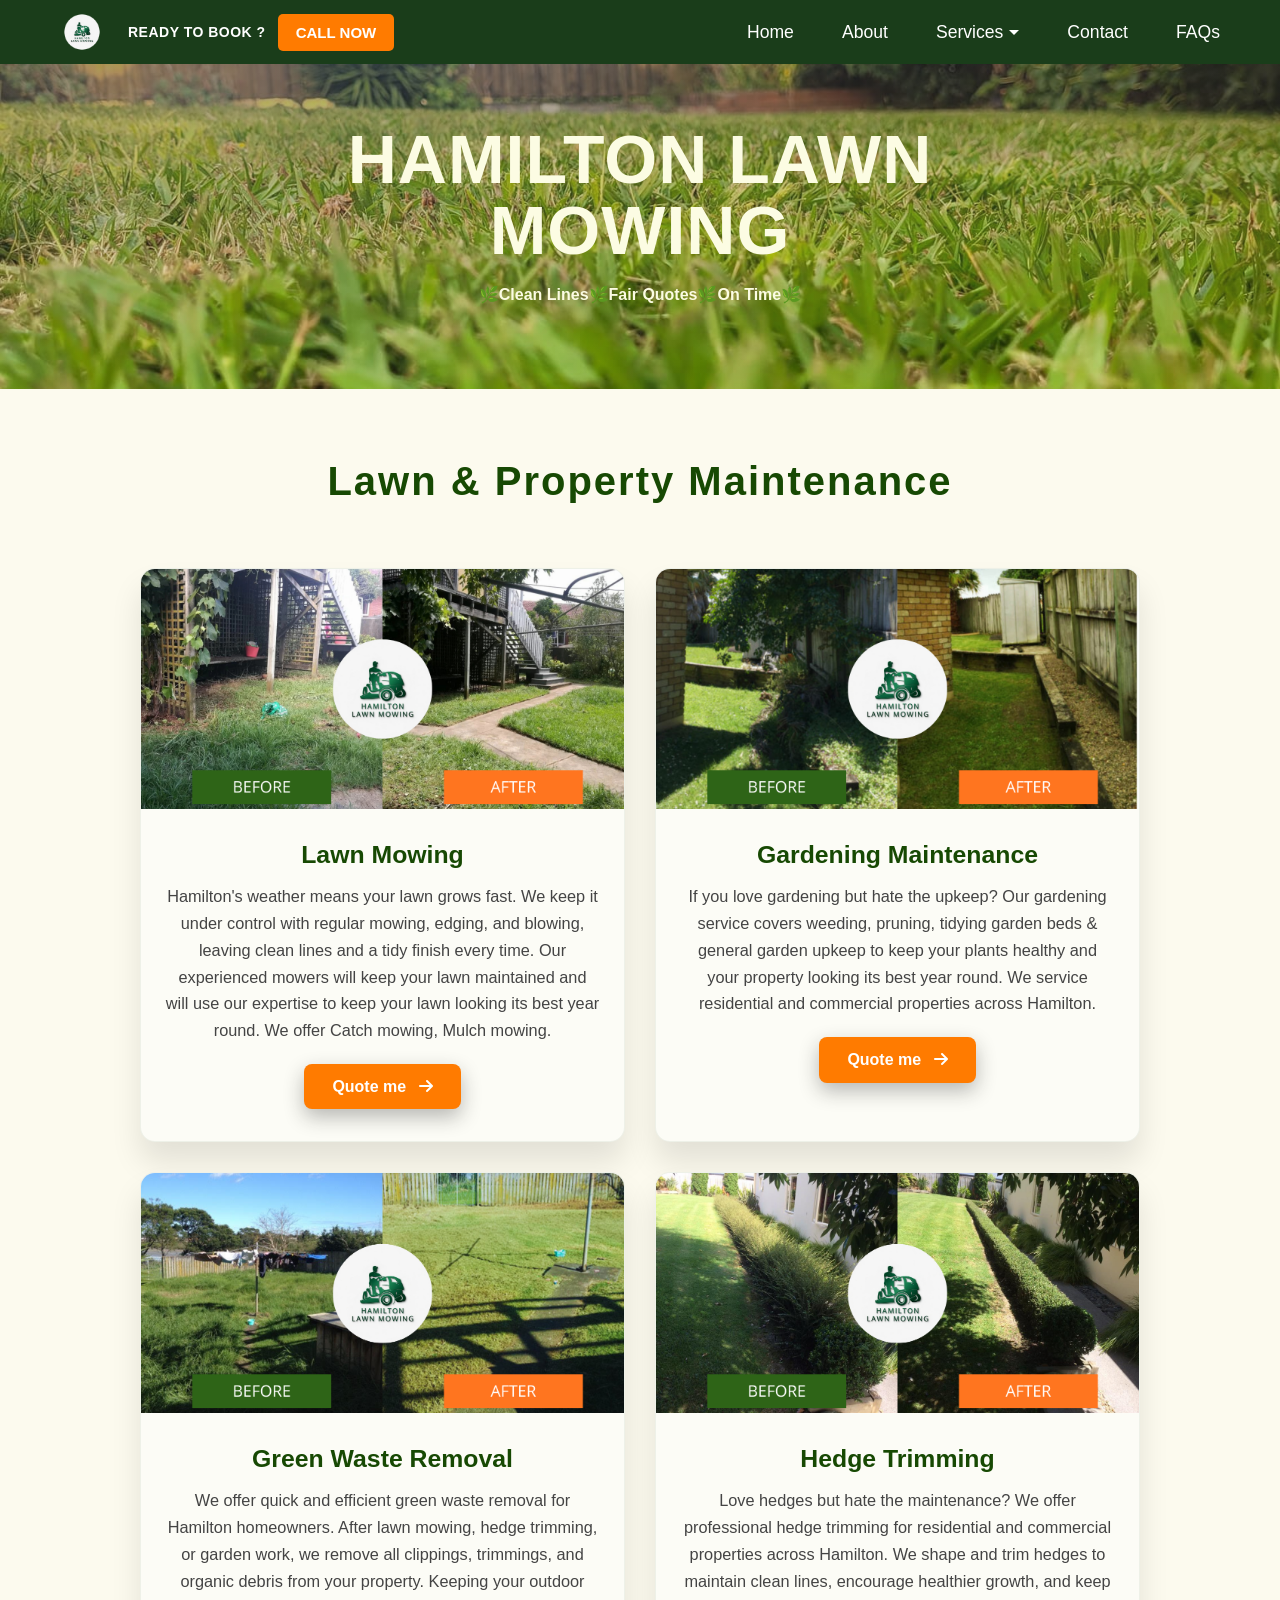
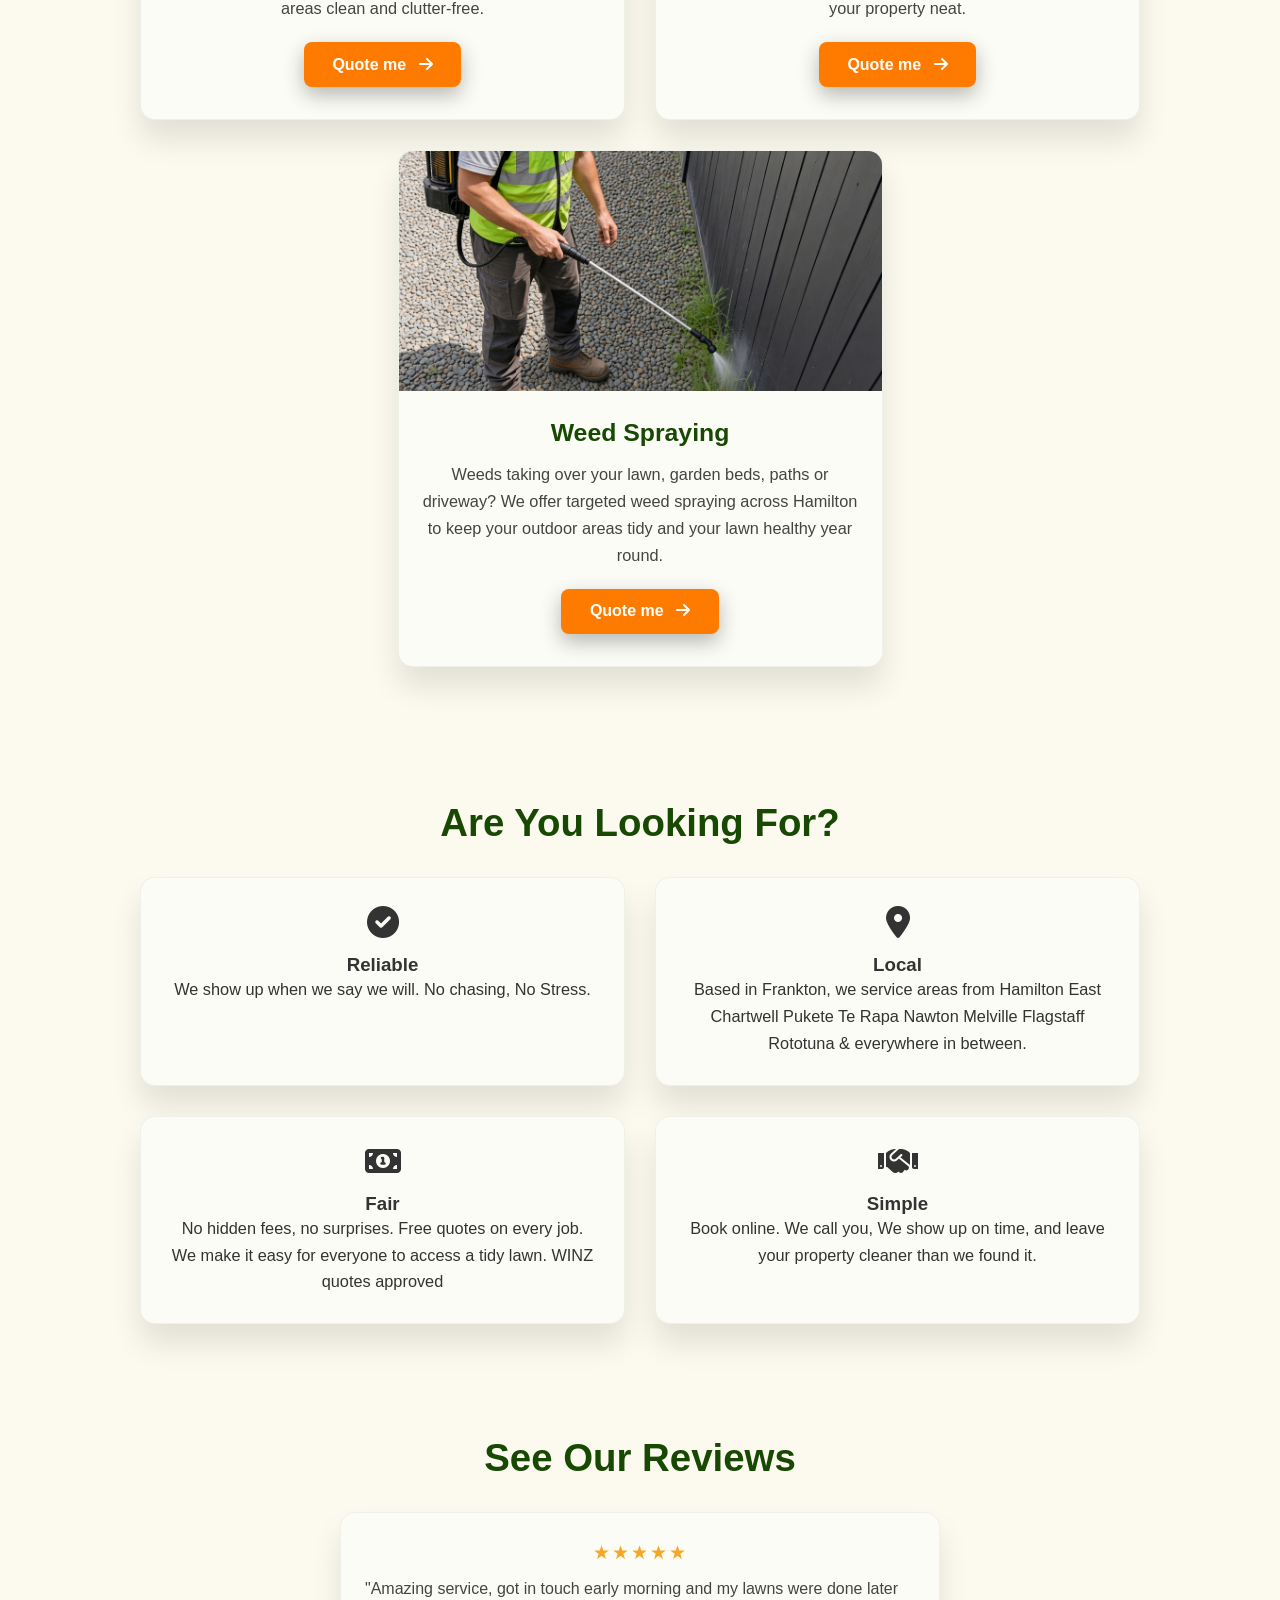
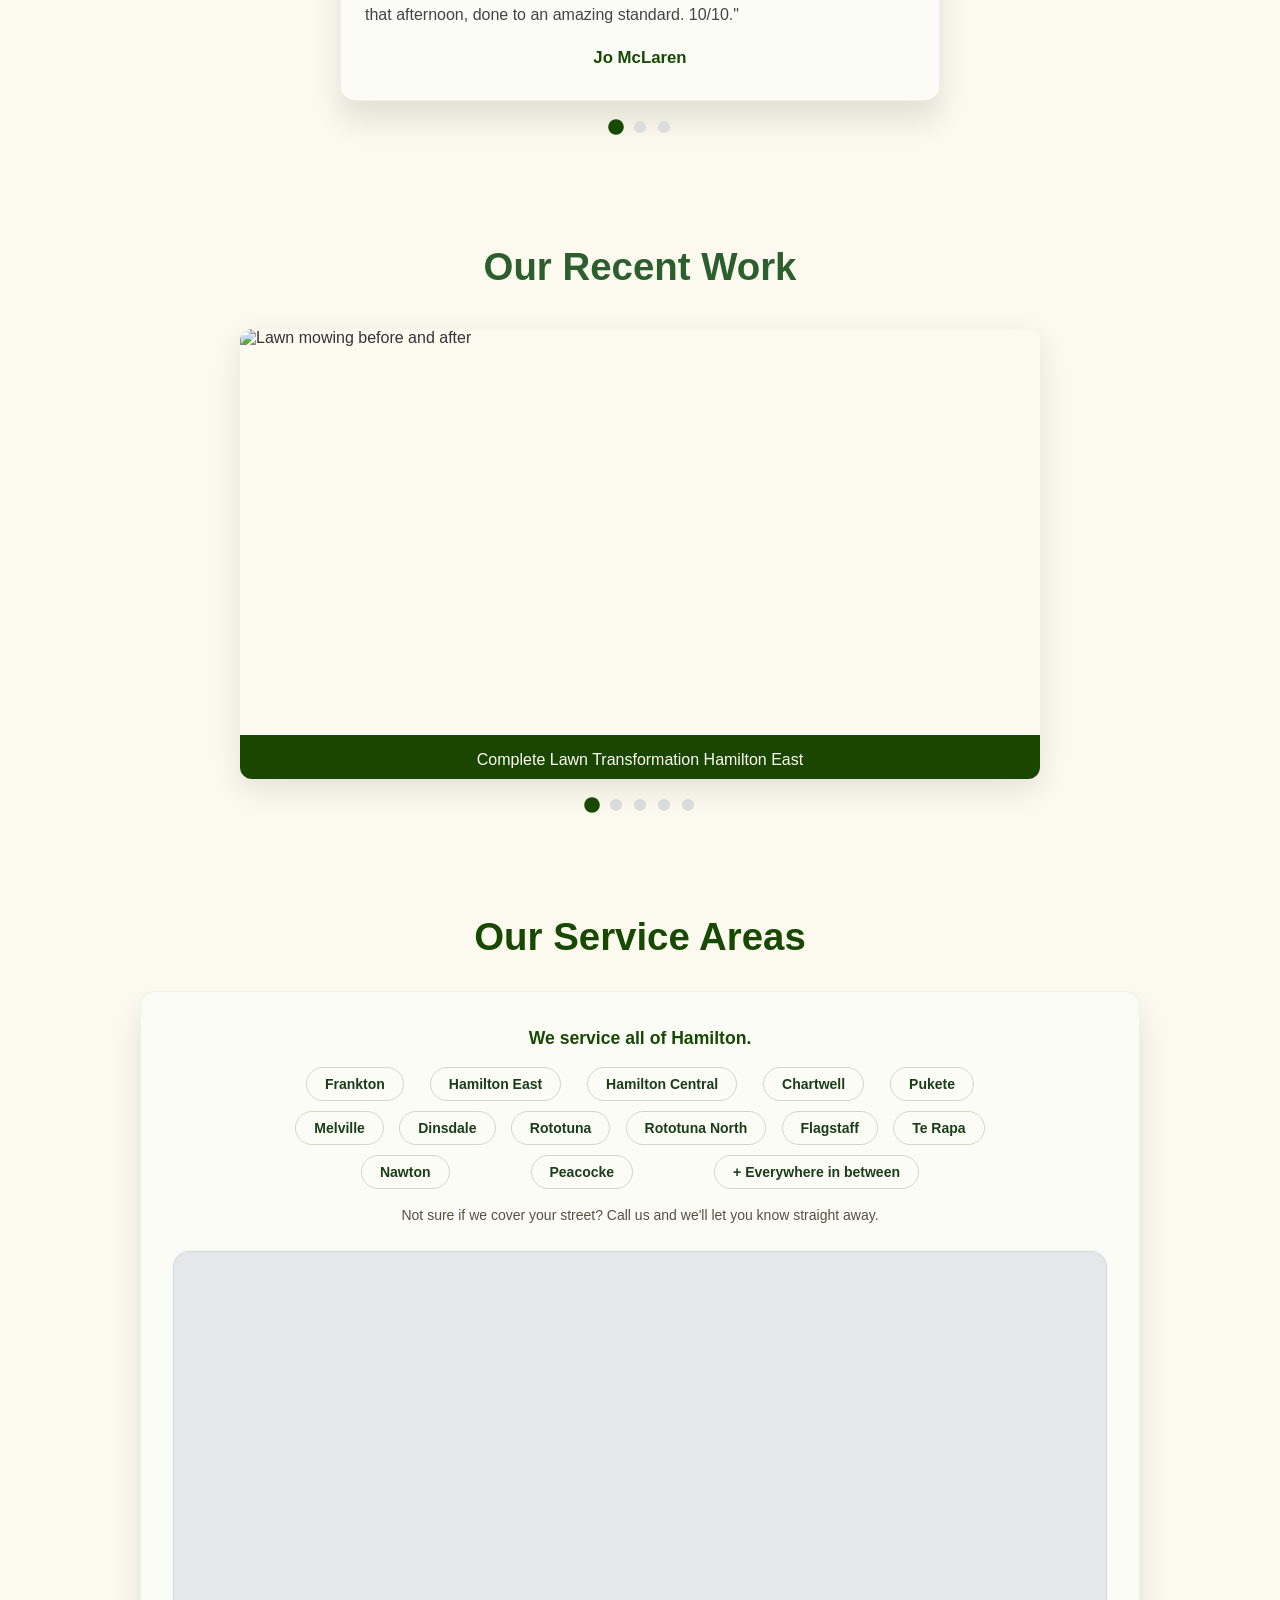
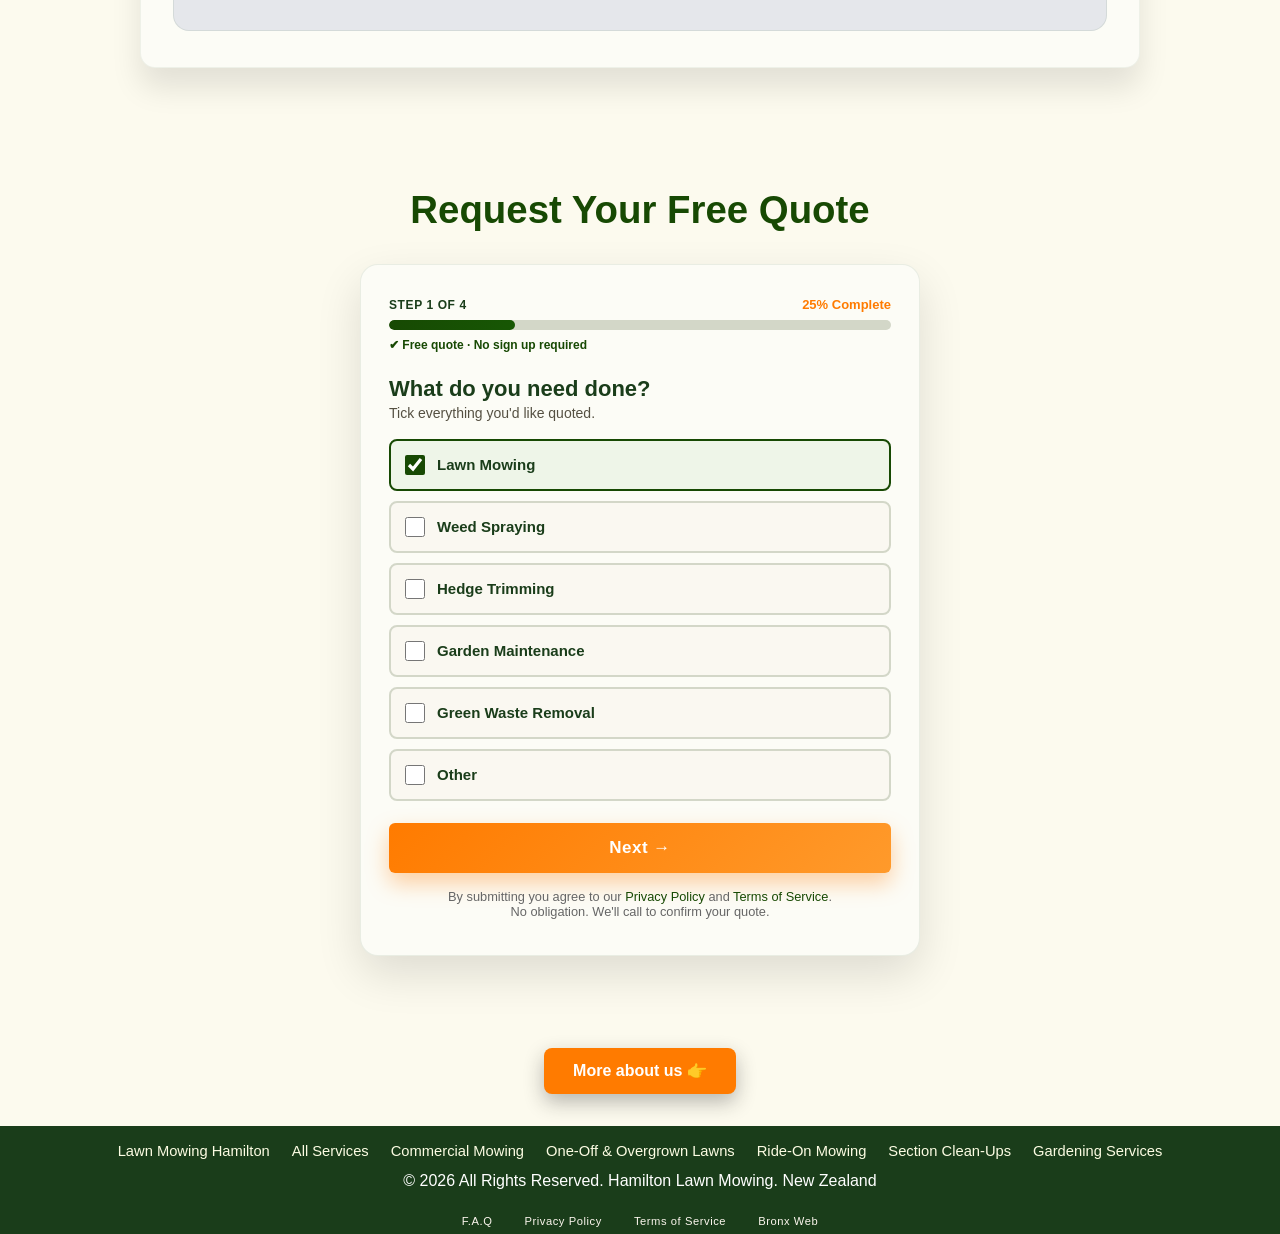
==== commit 3b2b27b5: "Add Christmas giveaway link preview, weed spraying photo and copy tweaks - index.html and promo-offe" ====
--- a/index.html
+++ b/index.html
@@ -112,6 +112,18 @@
     <meta name="robots" content="index, follow">
     <meta name="viewport" content="width=device-width, initial-scale=1.0">
     <title>Hamilton Lawn Mowing | Book Online</title>
+    <!-- Link preview (Facebook, Messenger, texts): Christmas giveaway DL flyer image -->
+    <meta property="og:type" content="website">
+    <meta property="og:site_name" content="Hamilton Lawn Mowing">
+    <meta property="og:title" content="Win One of Three Christmas Hampers! | Hamilton Lawn Mowing">
+    <meta property="og:description" content="Every visit we complete puts you in the draw. Entries open Friday 20 Nov, close Tuesday 22 Dec. New customers get 30% off their first mow.">
+    <meta property="og:url" content="https://hamiltonlawns.co.nz/">
+    <meta property="og:image" content="https://hamiltonlawns.co.nz/images/og-xmas-giveaway.jpg">
+    <meta property="og:image:width" content="1200">
+    <meta property="og:image:height" content="630">
+    <meta property="og:image:alt" content="Hamilton Lawn Mowing Christmas giveaway: win one of three Christmas hampers">
+    <meta name="twitter:card" content="summary_large_image">
+    <meta name="twitter:image" content="https://hamiltonlawns.co.nz/images/og-xmas-giveaway.jpg">
     <meta name="description" content="Hamilton Lawn Mowing & Property Maintenance Service. Clean Lines, Fair Quotes, On time. Book Online or Call Us Now. WINZ Quotes Approved. ">
     <link rel="stylesheet" href="styles.css">
     <link rel="stylesheet" href="https://cdnjs.cloudflare.com/ajax/libs/font-awesome/6.0.0/css/all.min.css">
@@ -140,24 +152,6 @@
 
             <!-- Desktop Navigation -->
             <ul class="nav-links">
-                <li><a href="index.html">Home</a></li>
-                <li><a href="about.html">About</a></li>
-                <li><a href="services.html">Services</a></li>
-                <li><a href="contact.html">Contact</a></li>
-                <li><a href="faqs.html">FAQs</a></li>
-            </ul>
-
-            <!-- Mobile Hamburger -->
-            <button class="hamburger" aria-label="Toggle menu">
-                <span></span>
-                <span></span>
-                <span></span>
-            </button>
-        </nav>
-
-        <!-- Mobile Menu Overlay -->
-        <div class="mobile-menu">
-            <ul class="mobile-nav-links">
                 <li><a href="index.html">Home</a></li>
                 <li><a href="about.html">About</a></li>
                 <li class="has-dropdown"><a href="services.html">Services</a>
@@ -171,6 +165,29 @@
                     </ul>
                 </li>
                 <li><a href="contact.html">Contact</a></li>
+                <li><a href="faqs.html">FAQs</a></li>
+            </ul>
+
+            <!-- Mobile Hamburger -->
+            <button class="hamburger" aria-label="Toggle menu">
+                <span></span>
+                <span></span>
+                <span></span>
+            </button>
+        </nav>
+
+        <!-- Mobile Menu Overlay -->
+        <div class="mobile-menu">
+            <ul class="mobile-nav-links">
+                <li><a href="index.html">Home</a></li>
+                <li><a href="about.html">About</a></li>
+                <li><a href="services.html">Services</a></li>
+                <li class="mobile-sub"><a href="commercial-lawn-mowing.html">Commercial Mowing</a></li>
+                <li class="mobile-sub"><a href="one-off-lawn-mowing.html">One-Off &amp; Overgrown Lawns</a></li>
+                <li class="mobile-sub"><a href="ride-on-mowing.html">Ride-On Mowing</a></li>
+                <li class="mobile-sub"><a href="section-clean-ups.html">Section Clean-Ups</a></li>
+                <li class="mobile-sub"><a href="gardening-services.html">Gardening Services</a></li>
+                <li><a href="contact.html">Contact</a></li>
                 <li><a href="faqs.html">F.A.Q</a></li>
             </ul>
         </div>
@@ -182,11 +199,6 @@
             <div class="hero-content-box">
                 <h1>Hamilton Lawn Mowing</h1>
                 <p style="font-size: 16px;">🌿Clean Lines🌿Fair Quotes🌿On Time🌿</p>
-                <li class="mobile-sub"><a href="commercial-lawn-mowing.html">Commercial Mowing</a></li>
-                <li class="mobile-sub"><a href="one-off-lawn-mowing.html">One-Off &amp; Overgrown Lawns</a></li>
-                <li class="mobile-sub"><a href="ride-on-mowing.html">Ride-On Mowing</a></li>
-                <li class="mobile-sub"><a href="section-clean-ups.html">Section Clean-Ups</a></li>
-                <li class="mobile-sub"><a href="gardening-services.html">Gardening Services</a></li>
                 <!-- <a href="about.html" class="cta-button">About Us <i class="fas fa-arrow-right"></i></a> COMMENT THIS OUT TO TEST IF THE BUTTON MAKES A DIFFERENCE -->
             </div>
         </div>
@@ -243,9 +255,8 @@
                 </div>
 
                 <div class="service-card">
-                    <!-- TODO: upload your weed spraying photo to images/weed-spraying.jpg. Until then a green placeholder panel shows. -->
                     <div class="service-image service-image--pending">
-                        <img src="images/weed-spraying.jpg" alt="Weed Spraying" loading="lazy" onerror="this.remove()">
+                        <img src="images\weedspray.jpg" alt="Weed Spraying" loading="lazy" onerror="this.remove()">
                     </div>
                     <div class="service-content">
                         <h3>Weed Spraying</h3>
@@ -555,17 +566,6 @@
     <!-- ========== FOOTER ========== -->
     <footer>
         <div class="container">
-            <p>&copy; 2026 All Rights Reserved. Hamilton Lawn Mowing. New Zealand</p>
-        </div>
-    </footer>
-
-    <div class="legal-menu">
-        <div class="container">
-            <ul>
-                <li><a href="faqs.html">F.A.Q</a></li>
-                <li><a href="privacy-policy.html">Privacy Policy</a></li>
-                <li><a href="terms-of-services.html">Terms of Service</a></li>
-                <li><a href="https://bronxweb.nz" target="_blank" rel="noopener">Bronx Web</a></li>
             <ul class="footer-services">
                 <li><a href="index.html">Lawn Mowing Hamilton</a></li>
                 <li><a href="services.html">All Services</a></li>
@@ -575,6 +575,17 @@
                 <li><a href="section-clean-ups.html">Section Clean-Ups</a></li>
                 <li><a href="gardening-services.html">Gardening Services</a></li>
             </ul>
+            <p>&copy; 2026 All Rights Reserved. Hamilton Lawn Mowing. New Zealand</p>
+        </div>
+    </footer>
+
+    <div class="legal-menu">
+        <div class="container">
+            <ul>
+                <li><a href="faqs.html">F.A.Q</a></li>
+                <li><a href="privacy-policy.html">Privacy Policy</a></li>
+                <li><a href="terms-of-services.html">Terms of Service</a></li>
+                <li><a href="https://bronxweb.nz" target="_blank" rel="noopener">Bronx Web</a></li>
                 
             </ul>
         </div>
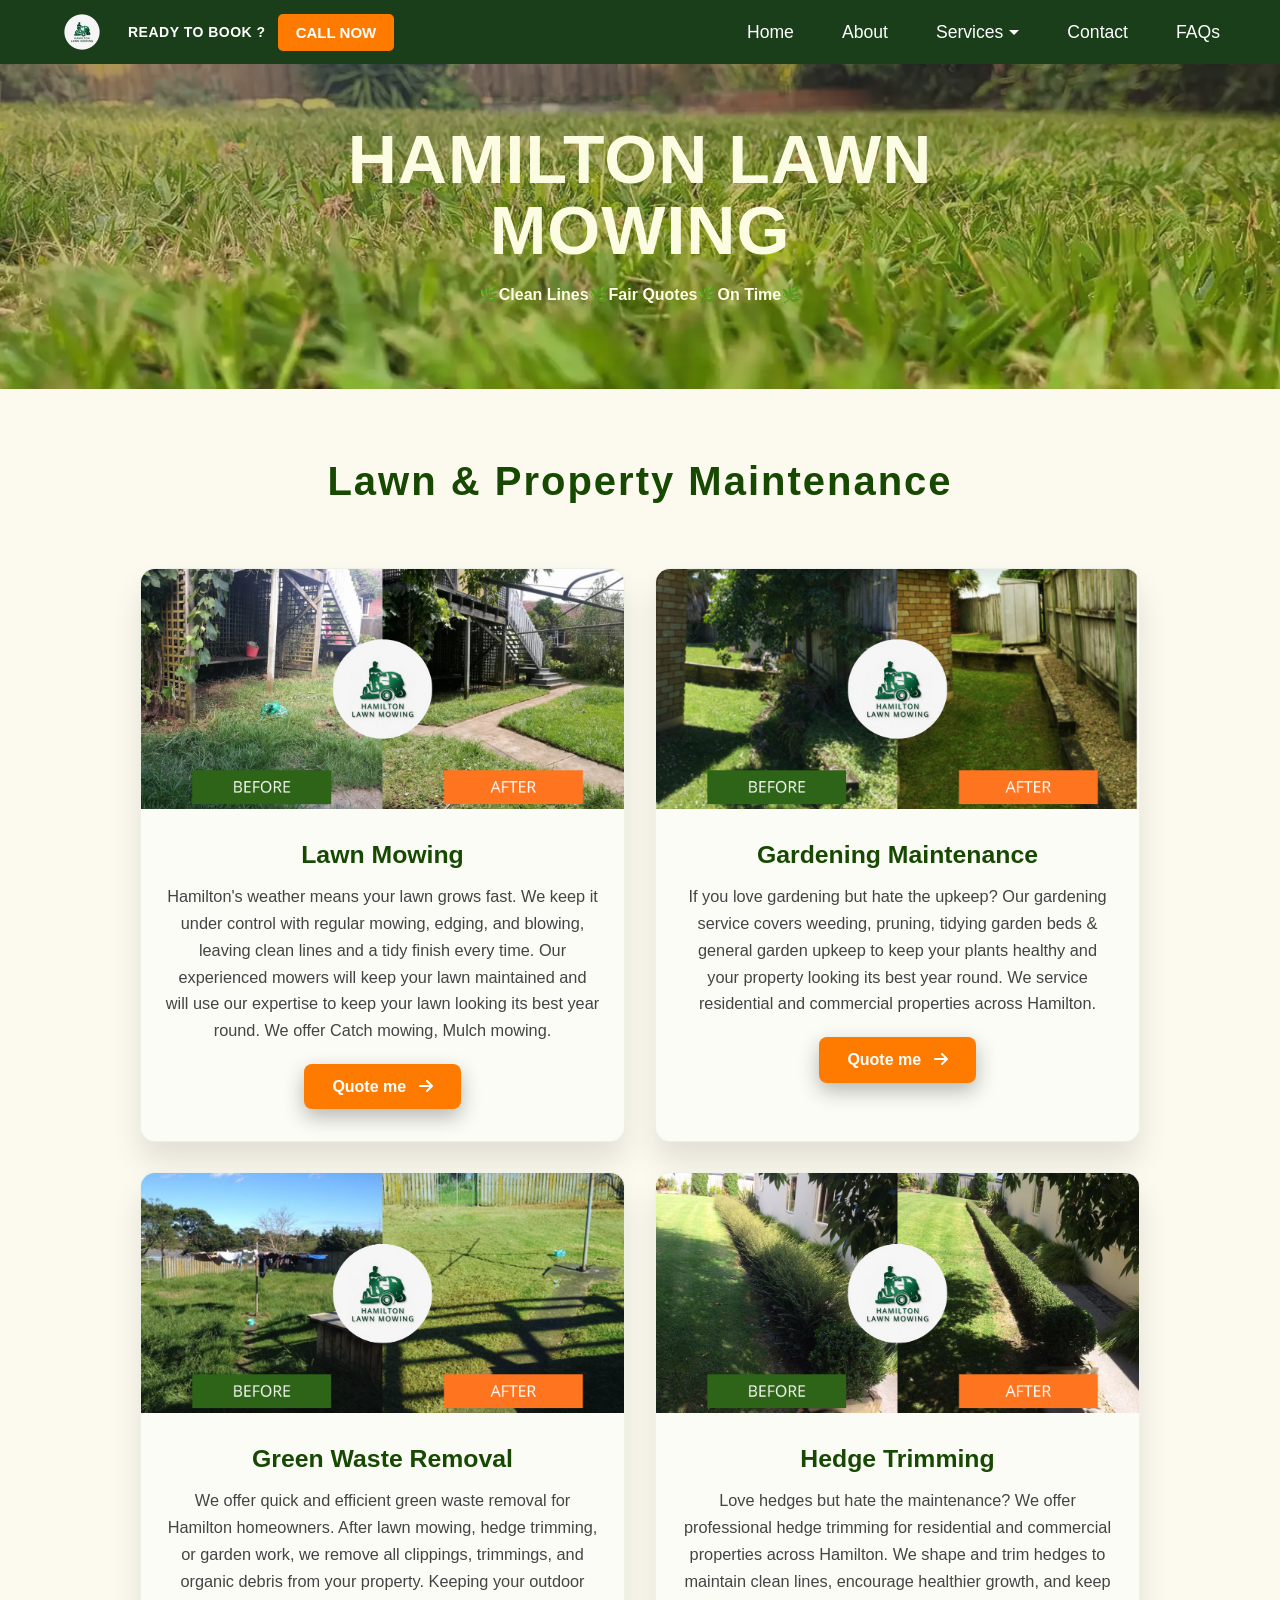
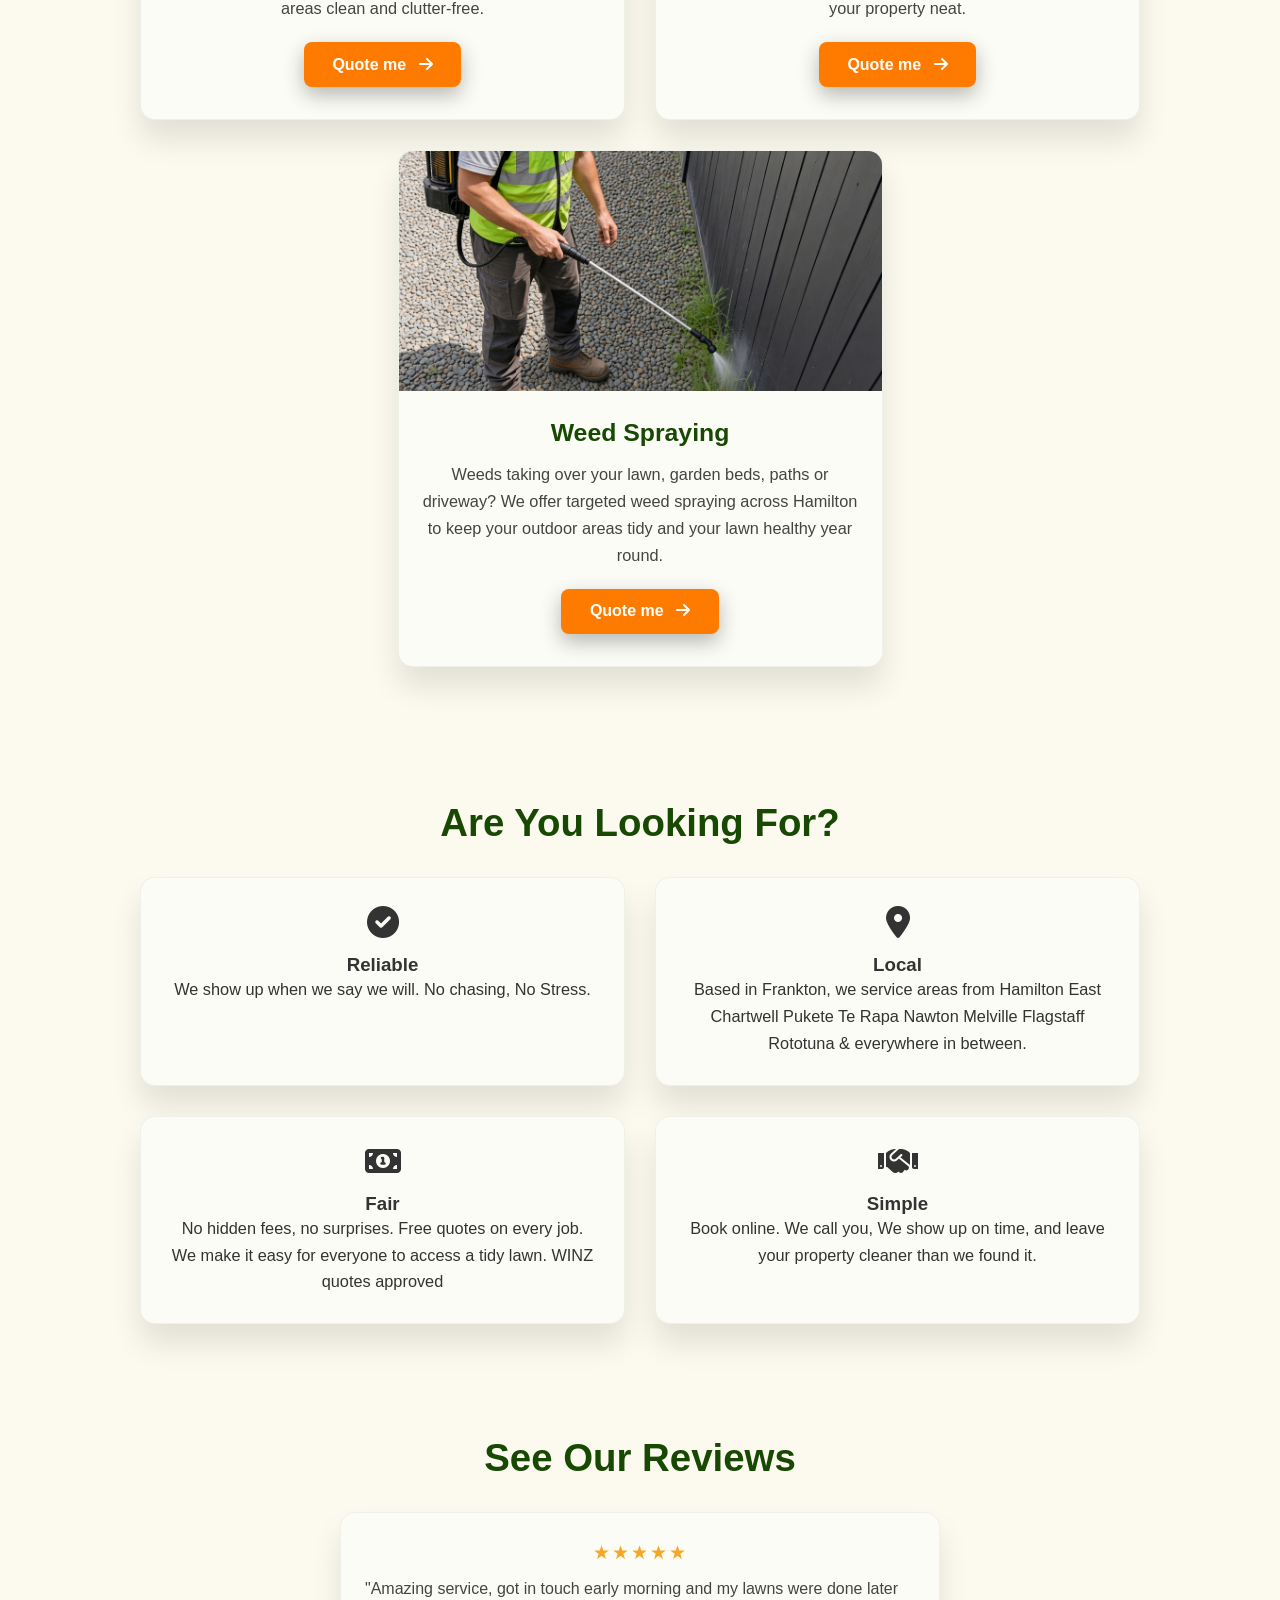
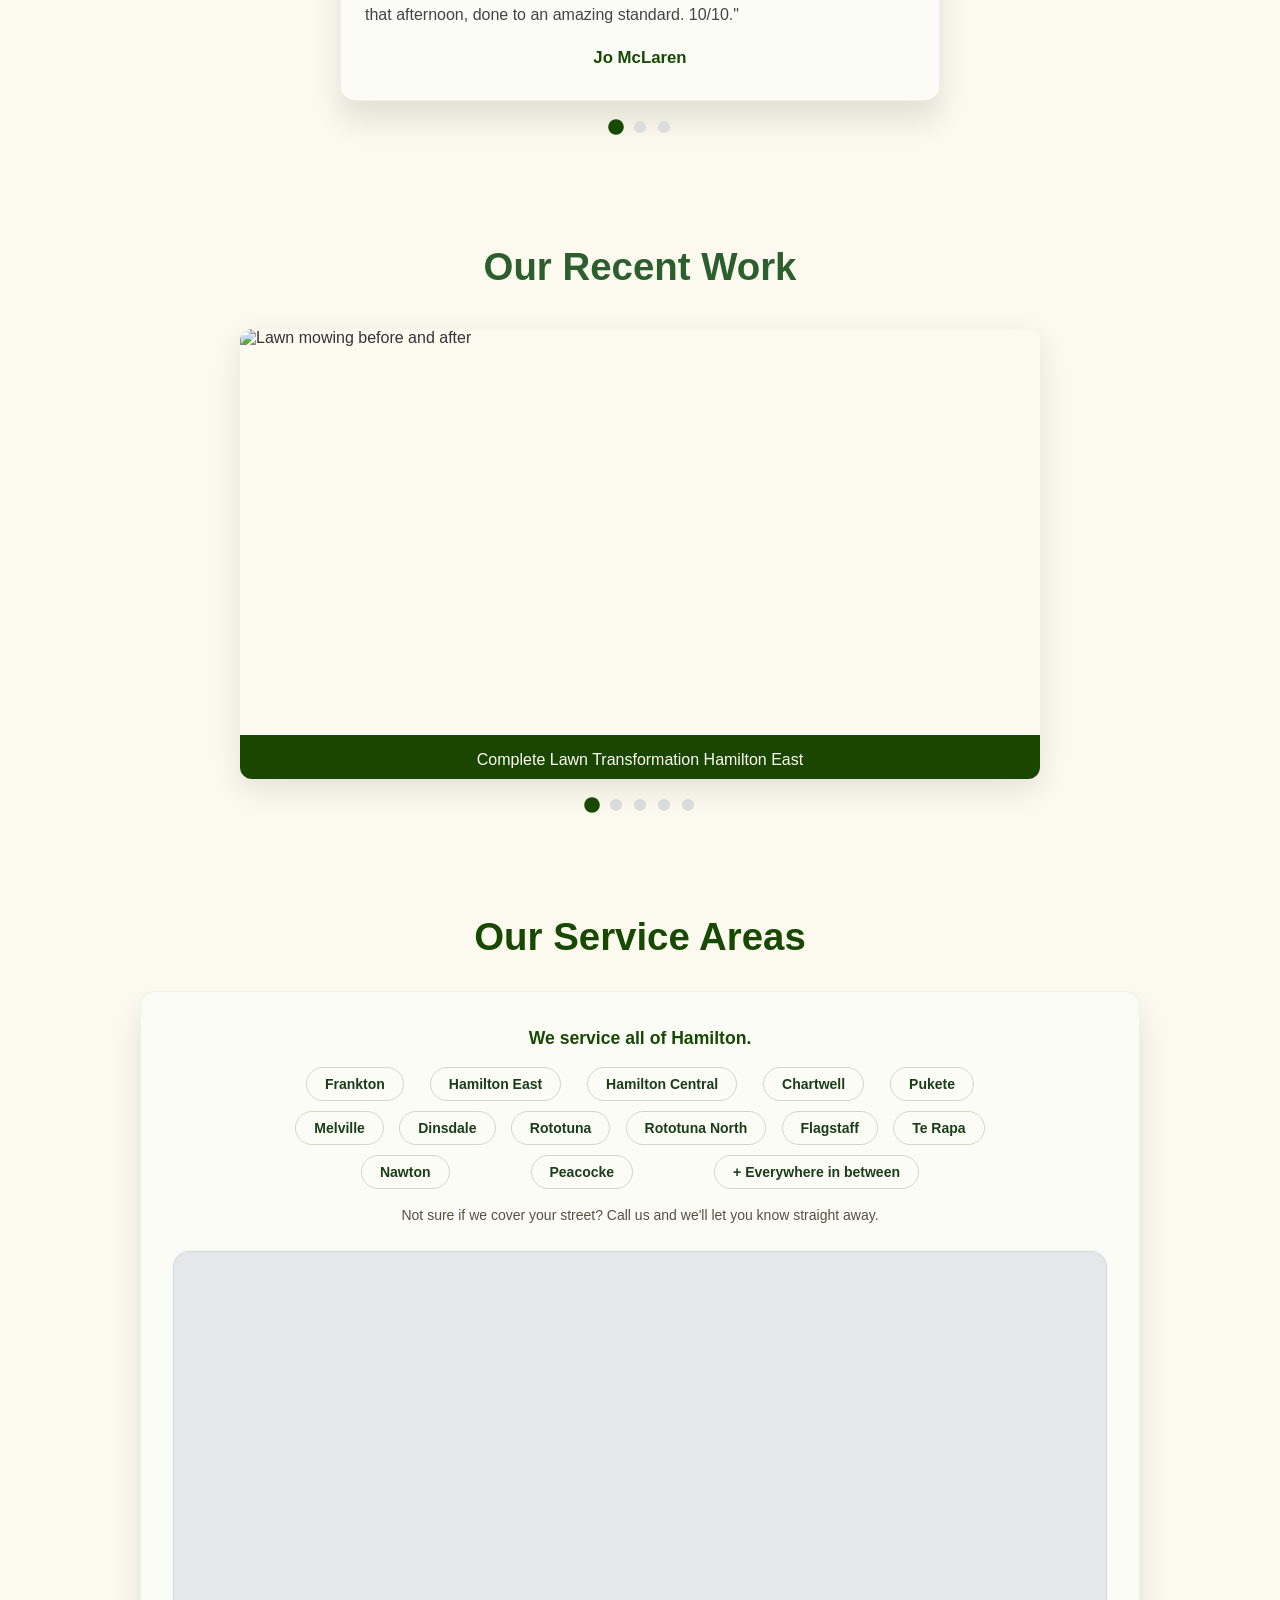
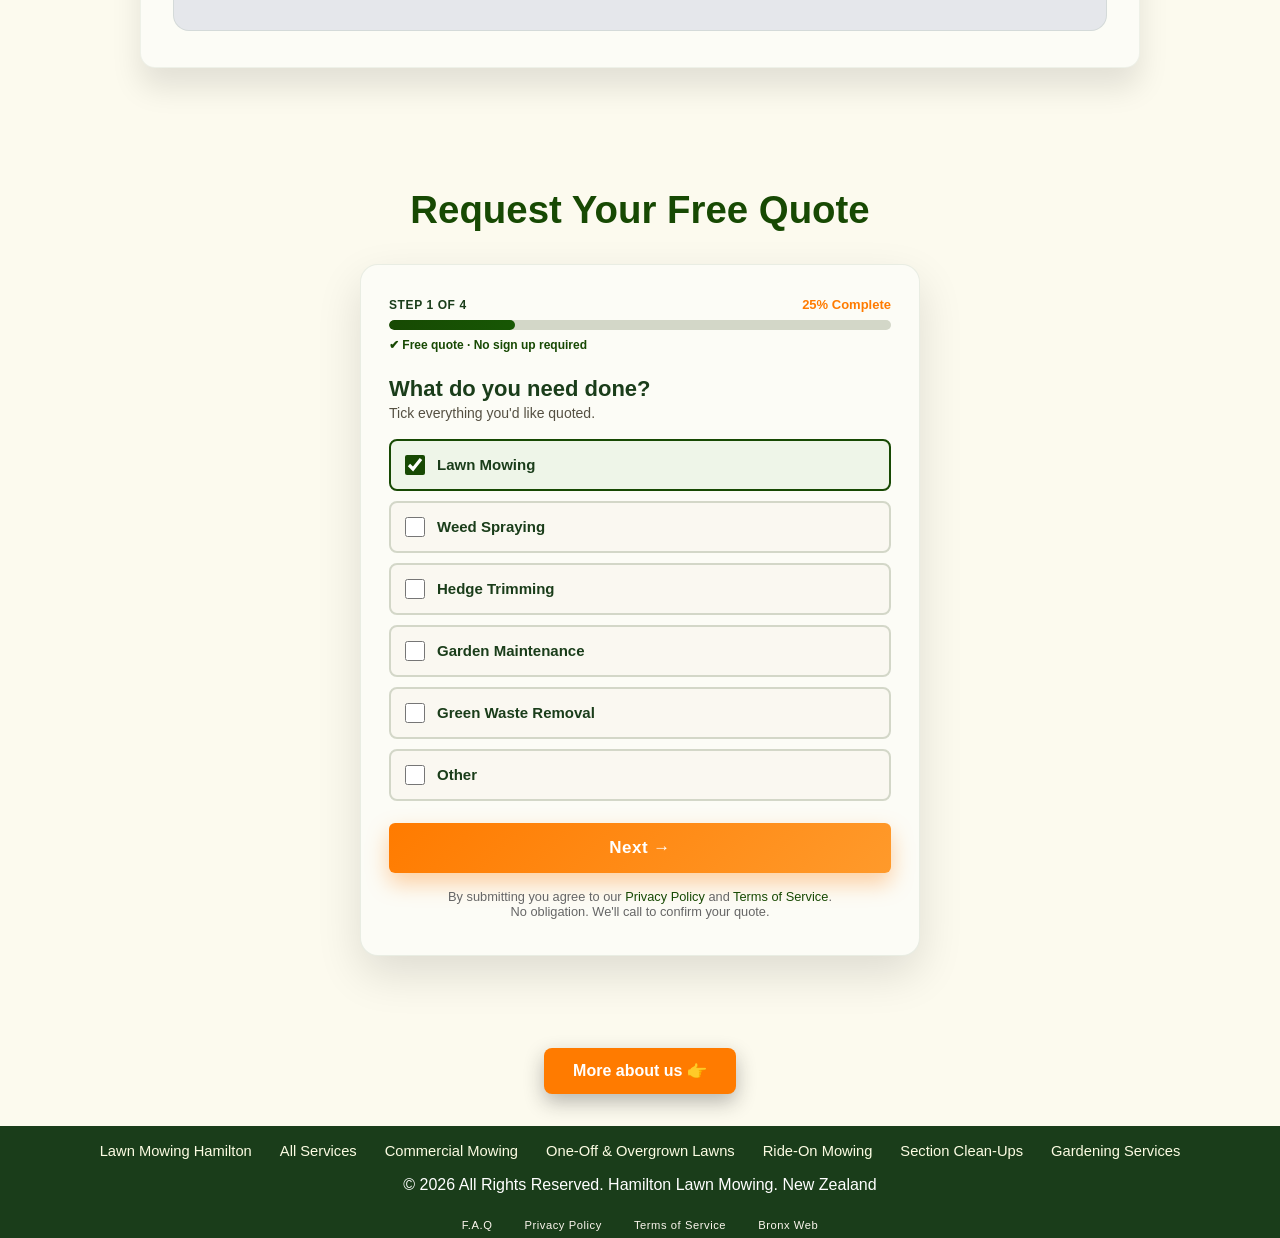
==== commit bb5fbc70: "Speed up logo and hero, link FAQs to the service pages - Nav logo: 2KB WebP (88px, shown at 44px) in" ====
--- a/index.html
+++ b/index.html
@@ -140,7 +140,7 @@
         <nav class="nav-container">
             <div class="nav-logo">
                 <a href="index.html">
-                    <img src="images/ham-lawn-white-trans-premium.png" alt="Hamilton Lawn Mowing Logo">
+                    <img src="images/logo-88.webp" alt="Hamilton Lawn Mowing Logo" width="44" height="44">
                 </a>
             </div>
 
@@ -256,7 +256,7 @@
 
                 <div class="service-card">
                     <div class="service-image service-image--pending">
-                        <img src="images\weedspray.jpg" alt="Weed Spraying" loading="lazy" onerror="this.remove()">
+                        <img src="images/weedspray.jpg" alt="Weed Spraying" loading="lazy" onerror="this.remove()">
                     </div>
                     <div class="service-content">
                         <h3>Weed Spraying</h3>
--- a/styles.css
+++ b/styles.css
@@ -241,7 +241,7 @@
   position: relative;
   margin-top: 64px;
   width: 100%;
-  background-image: url("images/hompage-hero.jpg");
+  background-image: url("images/hompage-hero.webp");
   background-size: cover;
   background-position: center;
   background-repeat: no-repeat;
@@ -1292,6 +1292,7 @@
   /* Hero adjustments */
   .hero {
     margin-top: 64px;
+    background-image: url("images/hompage-hero-800.webp");
   }
 
   /* Services */
@@ -2710,9 +2711,30 @@
   display: flex;
   flex-wrap: wrap;
   justify-content: center;
-  gap: 8px 22px;
-  margin: 0 0 12px;
+  gap: 10px 28px;
+  margin: 0 0 16px;
   padding: 0;
+}
+
+@media (max-width: 600px) {
+  /* Even two-column grid on phones; the odd last link sits centred */
+  .footer-services {
+    display: grid;
+    grid-template-columns: 1fr 1fr;
+    gap: 4px 12px;
+    max-width: 360px;
+    margin: 0 auto 18px;
+  }
+
+  .footer-services li:last-child:nth-child(odd) {
+    grid-column: 1 / -1;
+  }
+
+  .footer-services a {
+    display: block;
+    padding: 8px 4px;
+    line-height: 1.3;
+  }
 }
 
 .footer-services a {
@@ -2748,3 +2770,25 @@
     padding: 8px 10px;
   }
 }
+
+/* About page: ride-on photo under the "Locals you can trust" intro */
+.why-photo {
+  display: block;
+  width: 100%;
+  max-width: 420px;
+  height: auto;
+  margin-top: 24px;
+  border-radius: 14px;
+  box-shadow: 0 10px 22px rgba(0, 0, 0, 0.12);
+}
+
+/* Links inside FAQ answers (to the service pages) */
+.faq-answer a {
+  color: #174903;
+  font-weight: 600;
+  text-decoration: underline;
+}
+
+.faq-answer a:hover {
+  color: #2e7d10;
+}
